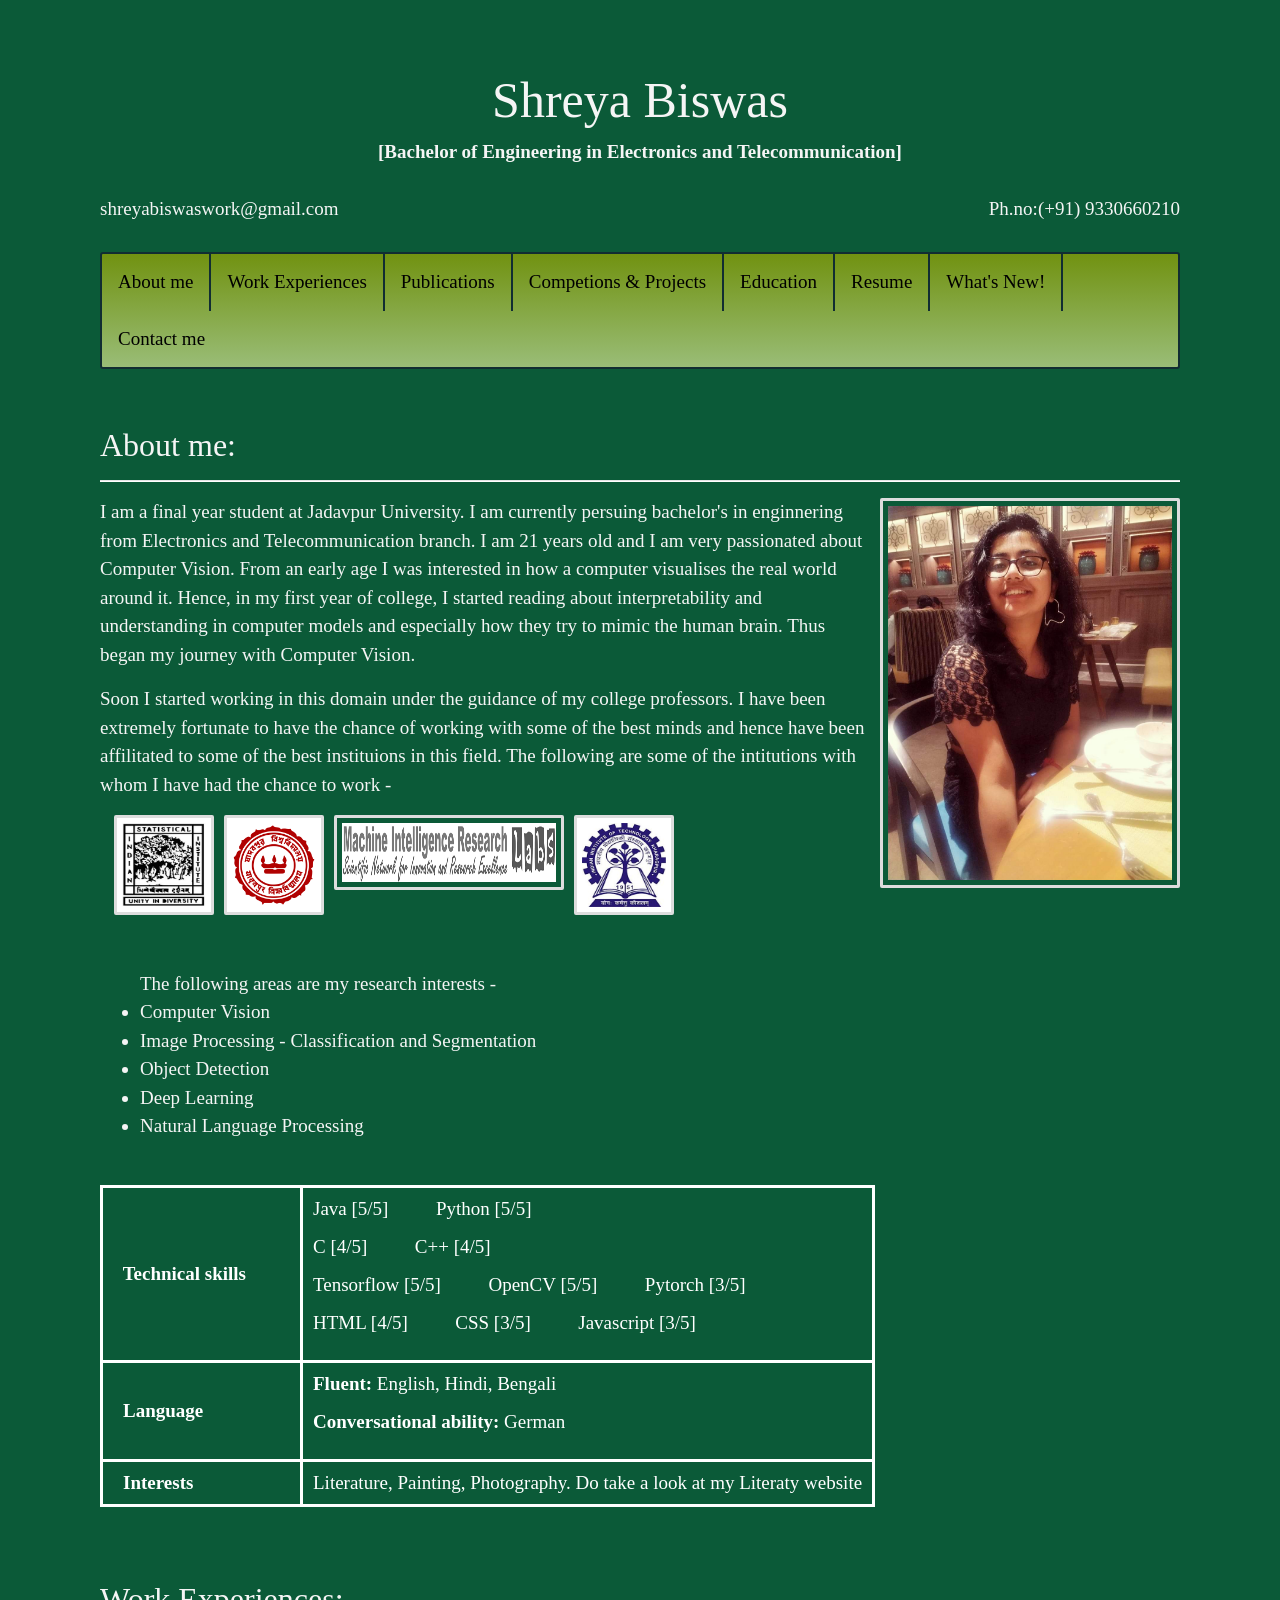
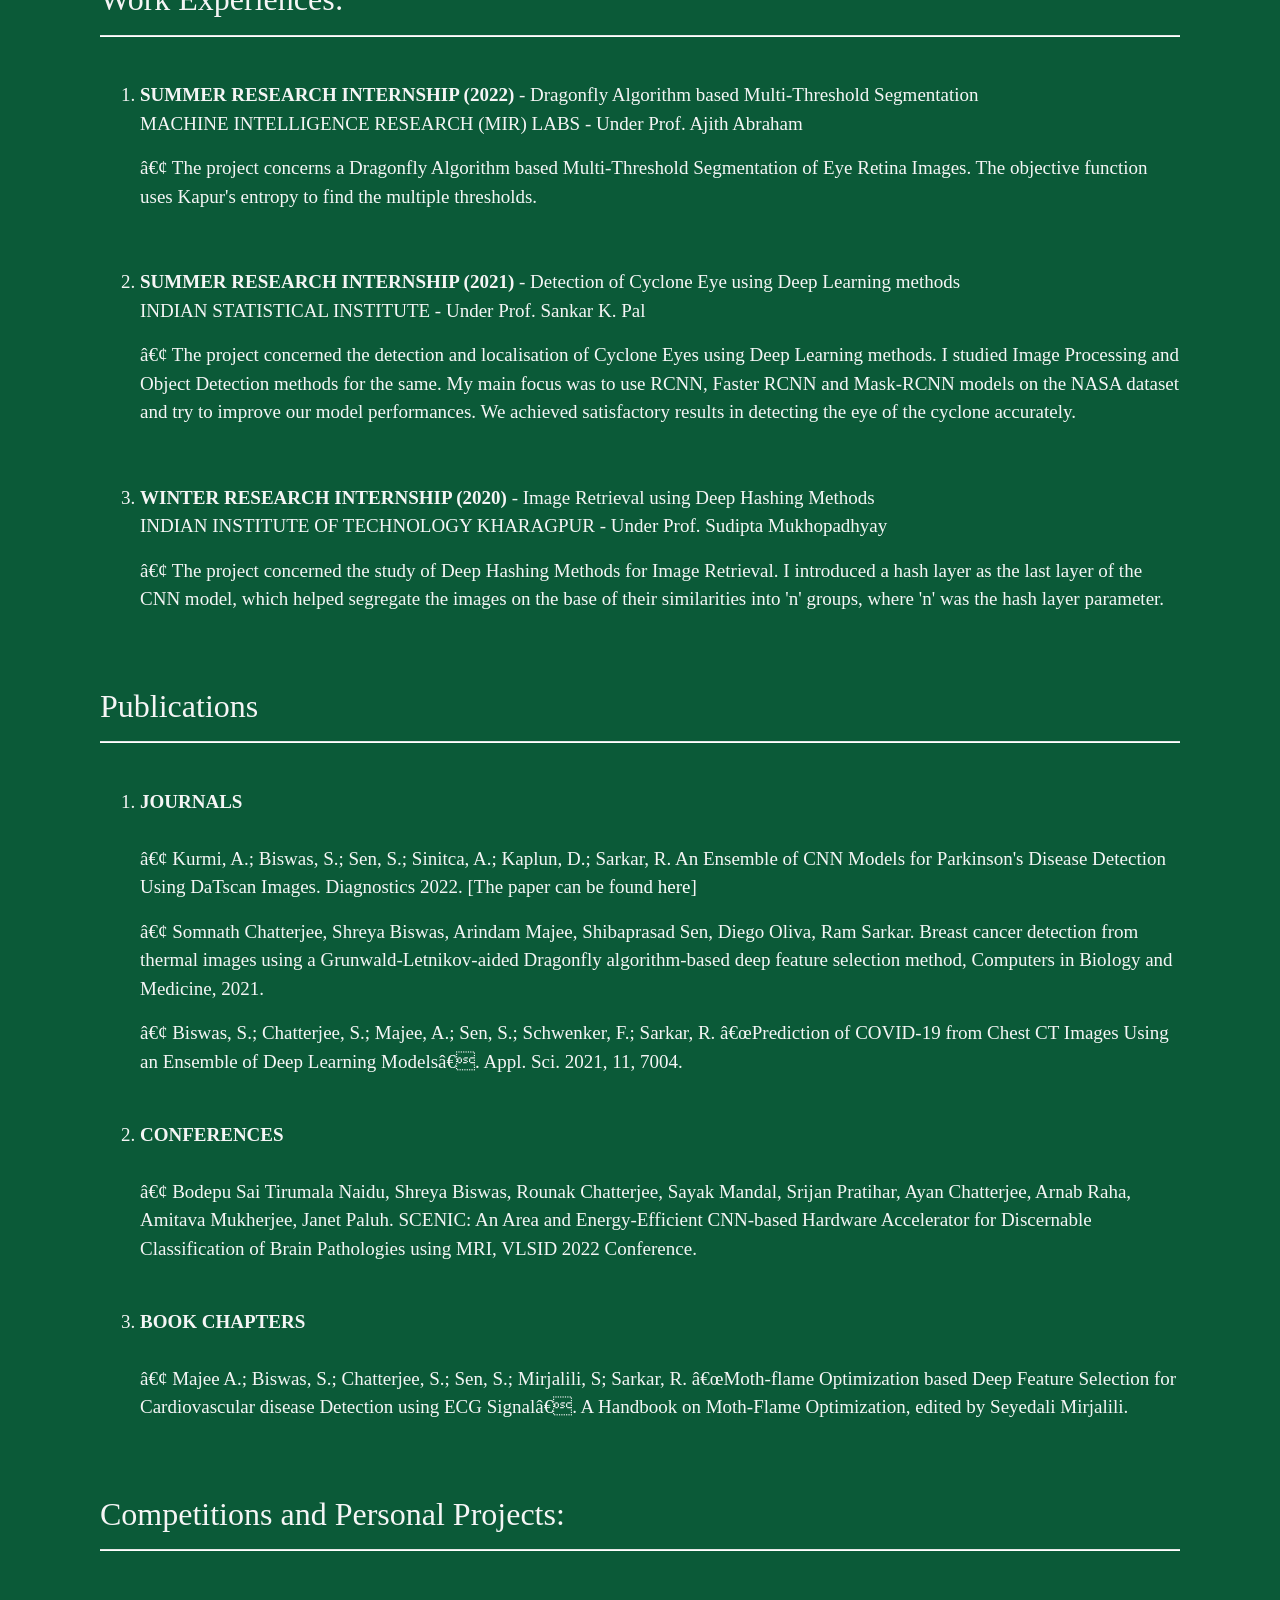
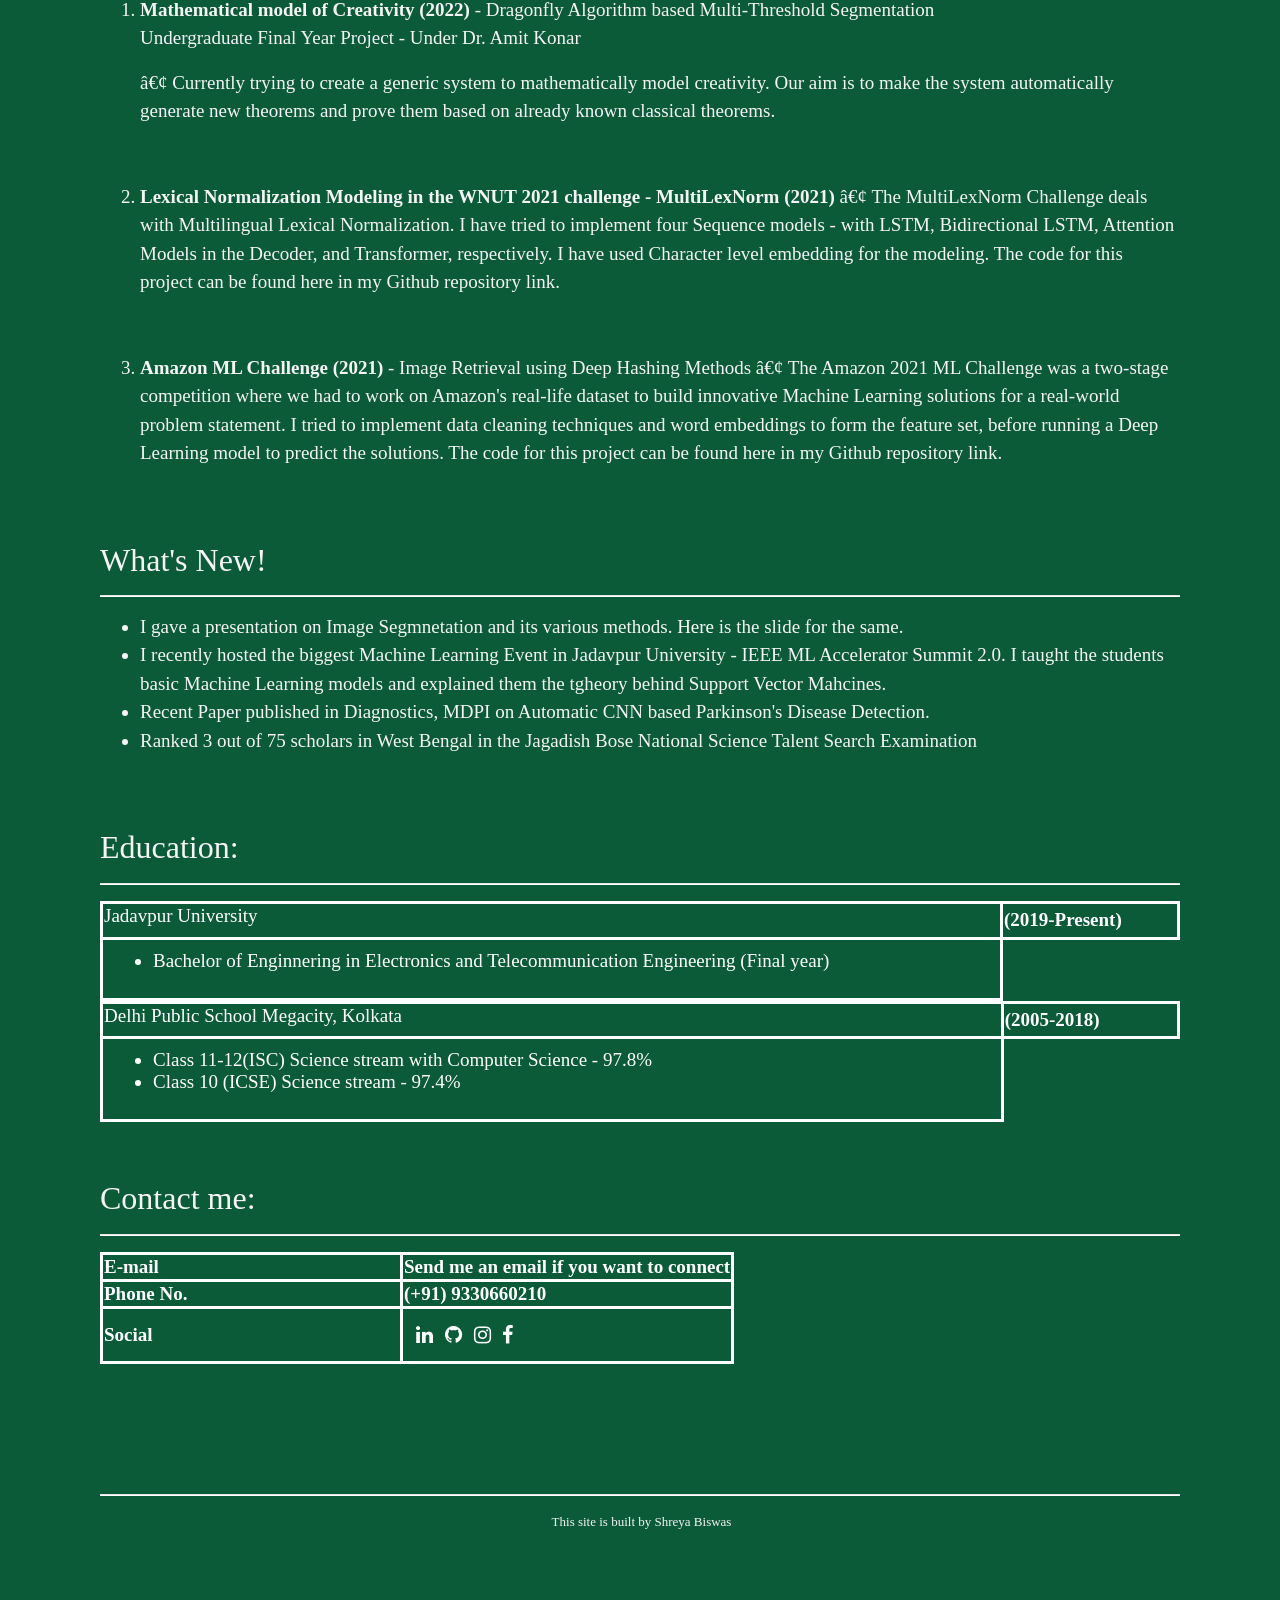
==== index.html @ b1b4e309 "Add files via upload" ====
<html>
<head>
  <meta name="viewport" content="width=device-width, initial-scale=1.0">
  <link rel="stylesheet" href="https://cdnjs.cloudflare.com/ajax/libs/font-awesome/4.7.0/css/font-awesome.min.css">
  <link rel="stylesheet" href="https://stackpath.bootstrapcdn.com/bootstrap/4.5.0/css/bootstrap.min.css">
  <link rel="stylesheet" href="style.css">
  <title>
    Shreya Biswas
  </title>
  <style>
    th, td {
      border-style:solid;
      border-color: white;
    }
    </style>
</head>

<body>
  <div class="x">
    <center>
      <h1 style="font-size:50px;">Shreya Biswas</h1>
    </center>
    <center><b>[Bachelor of Engineering in  Electronics and Telecommunication]</b></center>
    </br>
    shreyabiswaswork@gmail.com <div class="cont">Ph.no:(+91) 9330660210</div>
    </br>
    </br>
    <center>
      <ul class="topnav">
        <li><a href="#about">About me</a></li>
        <li><a href="#work">Work Experiences</a></li>
        <li><a href="#publi">Publications</a></li>
        <li><a href="#comp">Competions & Projects</a></li>
        <li><a href="#edu">Education</a></li>
        <li><a href="https://drive.google.com/file/d/1YZoXJPIra4X8bbPxah2bRGYGqe91F-rz/view?usp=sharing">Resume</a></li>
        <li><a href="#new">What's New!</a></li>
        <li><a href="#con">Contact me</a></li>

      </ul>
    </center>
    <section id="about">
      <br>
      <br>
      <div id="about">
        <h2>About me:</h2>
        <hr>
        <img class="pic " src="me2.jpeg">
        <p>
        <div class="abt_me">
          <p>
          I am a final year student at Jadavpur University. I am currently persuing bachelor's in enginnering from
          Electronics and Telecommunication branch. I am 21 years old and I am very passionated about Computer Vision. From an
          early age I was interested in how a computer visualises the real world around it. Hence, in my first year of college, 
          I started reading about interpretability and understanding in computer models and especially how they try to mimic the 
          human brain. Thus began my journey with Computer Vision. </p>

          <p>Soon I started working in this domain under the guidance of my college professors. I have been extremely fortunate to 
          have the chance of working with some of the best minds and hence have been affilitated to some of the best instituions 
          in this field. The following are some of the intitutions with whom I have had the chance to work - </p>

          <div class="row" width="50px">
            <div class="col*"><img class="img-thumbnail" width="100%" src="ISI Kolkata Logo.png"></div>
            <div class="col*"><img class="img-thumbnail" width="100%" src="logo.png"></div>
            <div class="col*"><img class="img-thumbnail2" width="100%" src="MIR Labs Logo.png"></div>
            <div class="col*"><img class="img-thumbnail" width="100%" src="IITKgpLogo.png"></div>
          </div>
          <br>
          <p>
            <ul>The following areas are my research interests - 
            <li>Computer Vision</li>
            <li>Image Processing - Classification and Segmentation</li>
            <li>Object Detection</li>
            <li>Deep Learning</li>
            <li>Natural Language Processing</li>
          </ul>
        </p>
        </div>

        <p>
          </br>
        <table cellspacing="10px" border: 1px solid black;>
          <tr>
            <th width="200px" align="left">
              <b>&emsp;Technical skills</b>
            </th>
            <td align="left">  <p>Java [5/5] &emsp;&emsp; Python [5/5]</p><p>C [4/5]  &emsp;&emsp;  C++ [4/5]</p>
              <p>Tensorflow [5/5]  &emsp;&emsp; OpenCV [5/5]  &emsp;&emsp;  Pytorch [3/5]</p>
              <p>HTML [4/5] &emsp;&emsp;  CSS [3/5]  &emsp;&emsp;  Javascript [3/5]</p>              
            </td>
          </tr>
          <tr>
            <th width="200px" align="left">
              <b>&emsp;Language</b>
            </th>
            <td align="left">
              <p><B>Fluent:</B> English, Hindi, Bengali &emsp;&emsp;&emsp;</p> 
              <p><b>Conversational ability:</b> German</p>
            </td>
          </tr>
            
        
          <tr>
            <th width="200px" align="left">
              <b>&emsp;Interests</b>
            </th>
            <td align="left">
              Literature, Painting, Photography.
              Do take a look at my <a href="https://readersparadise01.blogspot.com/">Literaty website</a> 
            </td>
          </tr>
        </table>
      </div>
    </section>
    <br>
    <br>
    <div id="work">
      <h2>Work Experiences:</h2>
      <hr>
      <br>
      <ol>
      <li><b>SUMMER RESEARCH INTERNSHIP (2022)</b> - Dragonfly Algorithm based Multi-Threshold Segmentation 
            <p>MACHINE INTELLIGENCE RESEARCH (MIR) LABS - Under Prof. Ajith Abraham</p>
            • The project concerns a Dragonfly Algorithm based Multi-Threshold Segmentation of Eye Retina Images. 
            The objective function uses Kapur's entropy to find the multiple thresholds. </li>
        <br><br>
      <li><b>SUMMER RESEARCH INTERNSHIP (2021)</b> - Detection of Cyclone Eye using Deep Learning methods
            <p>INDIAN STATISTICAL INSTITUTE - Under Prof. Sankar K. Pal</p>
            • The project concerned the detection and localisation of Cyclone Eyes using Deep Learning methods. 
            I studied Image Processing and Object Detection methods for the same. My main focus was to use RCNN, 
            Faster RCNN and Mask-RCNN models on the NASA dataset and try to improve our model performances. 
            We achieved satisfactory results in detecting the eye of the cyclone accurately.</li>
            <br><br>
      <li><b>WINTER RESEARCH INTERNSHIP (2020)</b> - Image Retrieval using Deep Hashing Methods
            <p>INDIAN INSTITUTE OF TECHNOLOGY KHARAGPUR - Under Prof. Sudipta Mukhopadhyay</p>
            • The project concerned the study of Deep Hashing Methods for Image Retrieval. 
            I introduced a hash layer as the last layer of the CNN model, which helped segregate 
            the images on the base of their similarities into 'n' groups, where 'n' was the hash layer parameter.</li>
      </ol>

      
    </div>
    <br>
    <br>
    <div id="publi">
      <h2>Publications</h2>
      <hr>
      <br>
      <ol>
      <li><b>JOURNALS<br></b>
        <br>
             <p>• Kurmi, A.; Biswas, S.; Sen, S.; Sinitca, A.; Kaplun, D.; Sarkar, R. An Ensemble of CNN Models for Parkinson's 
             Disease Detection Using DaTscan Images. Diagnostics 2022. 
             [The paper can be found <a href="https://www.mdpi.com/2075-4418/12/5/1173/htm">here</a>]</p>

             <p>• Somnath Chatterjee, Shreya Biswas, Arindam Majee, Shibaprasad Sen, Diego Oliva, Ram Sarkar. 
             Breast cancer detection from thermal images using a Grunwald-Letnikov-aided Dragonfly algorithm-based deep 
             feature selection method, Computers in Biology and Medicine, 2021.</p>       
      
             <p>• Biswas, S.; Chatterjee, S.; Majee, A.; Sen, S.; Schwenker, F.; Sarkar, R. “Prediction of COVID-19 from Chest 
             CT Images Using an Ensemble of Deep Learning Models”. Appl. Sci. 2021, 11, 7004.</p> </li>
        <br>
      <li><b>CONFERENCES<br></b>
        <br>
             <p>• Bodepu Sai Tirumala Naidu, Shreya Biswas, Rounak Chatterjee, Sayak Mandal, Srijan Pratihar, Ayan Chatterjee, 
           Arnab Raha, Amitava Mukherjee, Janet Paluh. SCENIC: An Area and Energy-Efficient CNN-based Hardware Accelerator 
           for Discernable Classification of Brain Pathologies using MRI, VLSID 2022 Conference.</p></li>
            <br>
      <li><b>BOOK CHAPTERS<br></b>
        <br>
             <p>• Majee A.; Biswas, S.; Chatterjee, S.; Sen, S.; Mirjalili, S; Sarkar, R. “Moth-flame Optimization based Deep Feature 
        Selection for Cardiovascular disease Detection using ECG Signal”. A Handbook on Moth-Flame Optimization, edited by 
        Seyedali Mirjalili.</p></li>
      </ol>

      
    </div>
    <br>
    <br>
    <div id="comp">
      <h2>Competitions and Personal Projects:</h2>
      <hr>
      <br>
      <ol>
      <li><b>Mathematical model of Creativity (2022)</b> - Dragonfly Algorithm based Multi-Threshold Segmentation 
            <p>Undergraduate Final Year Project - Under Dr. Amit Konar</p>
            • Currently trying to create a generic system to mathematically model creativity. Our aim is to make 
            the system automatically generate new theorems and prove them based on already known classical theorems. </li>
        <br><br>
      <li><b>Lexical Normalization Modeling in the WNUT 2021 challenge - MultiLexNorm (2021)</b>
            • The MultiLexNorm Challenge deals with Multilingual Lexical Normalization. I have tried to implement four 
            Sequence models - with LSTM, Bidirectional LSTM, Attention Models in the Decoder, and Transformer, respectively. 
            I have used Character level embedding for the modeling. The code for this project can be found here in my 
            Github repository link.</li>
            <br><br>
      <li><b>Amazon ML Challenge (2021)</b> - Image Retrieval using Deep Hashing Methods
            • The Amazon 2021 ML Challenge was a two-stage competition where we had to work on Amazon's real-life dataset 
            to build innovative Machine Learning solutions for a real-world problem statement. I tried to implement data 
            cleaning techniques and word embeddings to form the feature set, before running a Deep Learning model to predict 
            the solutions. The code for this project can be found here in my Github repository link.</li>
      </ol>
    </div>
    <br>
    <br>
    <div id="news">
      <h2>What's New!</h2>
      <hr>
      <ul>
        <li>I gave a presentation on Image Segmnetation and its various methods. 
          <a href="https://docs.google.com/presentation/d/1Ow7mgvVEnP9K9ShpTKiafb7XpPd2oFMY/edit?usp=sharing&ouid=113893972943190169791&rtpof=true&sd=true">Here</a>
           is the slide for the same.</li>
        <li>I recently hosted the biggest Machine Learning Event in Jadavpur University - IEEE ML Accelerator Summit 2.0. 
          I taught the students basic Machine Learning models and explained them the tgheory behind Support Vector Mahcines.</li>
        <li>Recent Paper published in Diagnostics, MDPI on Automatic CNN based Parkinson's Disease Detection.</li>
        <li>Ranked 3 out of 75 scholars in West Bengal in the Jagadish Bose National Science Talent Search Examination</li>
      </ul>
      
    </div>
    <br>
    <br>

    <div id="edu">
      <h2>Education:</h2>
      <hr>
      <table border: 1px solid white; border-collapse: collapse;>
        <tr>
          <th width="850px" align="left">
            <h3><a href="http://www.jaduniv.edu.in/">Jadavpur University</a></h3>
          </th>
          <th width="200px" align="right">
            (2019-Present)
          </th>
        </tr>
        <tr>
          <td width="1050" align="left">
            <ul>
              <li>Bachelor of Enginnering in Electronics and Telecommunication Engineering (Final year)</li>
            </ul>
          </td>
        </tr>
      </table>
      <table>
        <tr>
          <th width="850px" align="left">
            <h3><a href="http://www.theheritageschool.org">Delhi Public School Megacity, Kolkata</a></h3>
          </th>
          <th width="200px" align="right">
            (2005-2018)
          </th>
        </tr>
        <tr>
          <td width="1050" align="left">
            <ul>
              <li>Class 11-12(ISC) Science stream with Computer Science - 97.8%</li>
              <li>Class 10 (ICSE) Science stream - 97.4%</li>
            </ul>
          </td>
        </tr>
      </table>
    </div>
    <br>
    <br>
    <div id="con">
      <h2>Contact me:</h2>
      <hr>
      <table cellspacing="20px">
        <tr>
          <th width="300px" align="left">
            <b>E-mail</b>
          </th>
          <th align="left">
            <a href = "mailto: shreyabiswaswork@gmail.com">Send me an email if you want to connect</a>
          </th>
        </tr>
        <th width="300px" align="center">
          <b>Phone No.</b>
        </th>
        <th align="left">
          (+91) 9330660210
        </th>
        </tr>
        </tr>
        <th width="300px" align="center">
          <b>Social</b>
        </th>
        <th align="left">
          <a href="https://www.linkedin.com/in/shreya-biswas-25b75b19a/" class="fa fa-linkedin" target="_blank"></a>
          <a href="https://github.com/shreyab1111" class="fa fa-github" target="_blank"></a>
          <a href="https://www.instagram.com/biparnakroy/?r=nametag" class="fa fa-instagram" target="_blank"></a>
          <a href="https://www.instagram.com/biparnakroy/?r=nametag" class="fa fa-facebook" target="_blank"></a>
        </th>
        </tr>
      </table>
    </div>
    <br>
    <br><br><br>
    <hr>
    <font size="2px">
      <center>&#160;This site is built by Shreya Biswas</center>
    </font>
  </div>
  <!--scripts-->
  <script src="https://code.jquery.com/jquery-3.5.1.slim.min.js"
    integrity="sha384-DfXdz2htPH0lsSSs5nCTpuj/zy4C+OGpamoFVy38MVBnE+IbbVYUew+OrCXaRkfj"
    crossorigin="anonymous"></script>
  <script src="https://cdn.jsdelivr.net/npm/popper.js@1.16.0/dist/umd/popper.min.js"
    integrity="sha384-Q6E9RHvbIyZFJoft+2mJbHaEWldlvI9IOYy5n3zV9zzTtmI3UksdQRVvoxMfooAo"
    crossorigin="anonymous"></script>
  <script src="https://stackpath.bootstrapcdn.com/bootstrap/4.5.0/js/bootstrap.min.js"
    integrity="sha384-OgVRvuATP1z7JjHLkuOU7Xw704+h835Lr+6QL9UvYjZE3Ipu6Tp75j7Bh/kR0JKI"
    crossorigin="anonymous"></script>
  <script src="mai.js"></script>
</body>

</html>
---- style.css ----
* {
    box-sizing: border-box;
  }
  
  ul.topnav {
    width:fit-content;
    list-style-type: none;
    margin: 0;
    padding: 0;
    overflow: hidden;
    background-image: linear-gradient(rgb(113, 146, 17),rgba(214, 231, 146, 0.7));
    border: 2px solid	#112D32;
    border-radius:3px;
  
    }
  
  ul.topnav li {
      float: left;
      border-right:2px solid #112D32;
      }
  ul.topnav li:last-child {
    border-right: none;
  }
  ul.topnav li a {
        display: block;
      font-family: "lato", Times;
      font: Times;
         font-size:19px;
      color: black;
      text-align: center;
      padding: 14px 16px;
        text-decoration: none;
  }
  
  ul.topnav li a:hover{
      color:rgba(0,0,0,0.5);
      background-color: rgba(255,255,255,0.9)
  }
  ul.topnav li.right {float: right;}
  
  
  body
  {
      background-color: rgb(11, 90, 56);
         font-family: "lato", Times;
         font-size:19px;
          color: whitesmoke;
  }
  .x{
      margin: 100px;
      margin-top: 70px;
  }
  table th{
      font-family: "lato", Times;
         font-size:19px;
      color: white;
  }
  table td{
      font-family: "lato", Times;
         font-size:19px;
      color: white;
      padding: 10px;
  }
  table tr{
      
      font-family: "lato", Times;
         font-size:19px;
      color: white;
  }
  table tr td .pic{
      float:top-center;
  }
  a
  {
      text-decoration: none;
      font-family: "lato", Times;
         font-size:19px;
          color: white;
  }
  a:hover
  {
      color:#112D32;
  }
  #about img.pic {
      border: 3px solid #ddd;
       border-radius: 2px;
      padding: 5px;
      width: 300px;
      height:390px;
      float:right;
      margin-left:10px;
      margin-bottom:10px;
  }

  #about img.img-thumbnail {
    border: 3px solid #ddd;
     border-radius: 2px;
    padding: 5px;
    width: 100px;
    height:100px;
    float:right;
    margin-left:10px;
    margin-bottom:10px;
}

#about img.img-thumbnail2 {
  border: 3px solid #ddd;
   border-radius: 2px;
  padding: 5px;
  width: 230px;
  height:75px;
  float:right;
  margin-left:10px;
  margin-bottom:10px;
}

  
  
  #about img.pic:hover {
        box-shadow: 0 0 4px 4px rgba(140, 140, 140, 0.5);
  }

  @media only screen and (max-width: 600px) {
    #about img.pic {
      border: 2px solid #ddd;
       border-radius: 5px;
      padding: 5px;
      width: 200px;
      height:230px;
      float:right;
      margin-left:10px;
      margin-bottom:10px;
  }
  
  }

  .fa {
    padding: 10px;
    font-size: 20px;
    width: 20px;
    text-align: center;
    text-decoration: none;
    margin: 5px 2px;
    border-radius:4px;
  }
  
  .fa:hover {
      opacity: 0.7;
  }
  
  .fa-instagram {
    color: white;
  }
  .fa-linkedin {
    color: white;
  }
  
  
  div .abt_me{
      word-wrap: break-word;
  }
  div .cont{
      float:right;
  }
  
  .row {
    display: -ms-flexbox; /* IE10 */
    display: flex;
    -ms-flex-wrap: wrap; /* IE10 */
    flex-wrap: wrap;
    padding: 0 4px;
  }
  
  /* Create four equal columns that sits next to each other */
  .column {
    -ms-flex: 25%; /* IE10 */
    flex: 25%;
    max-width: 25%;
    padding: 0 4px;
  }
  
  .column img {
    margin-top: 8px;
    vertical-align: middle;
    width: 100%;
  }

  @media screen and (max-width: 1100px) {
    ul.topnav li.right, 
    ul.topnav li {float: none; border-right:none;border-bottom:2px solid rgba(255,255,255,0.9);}
    ul.topnav li:last-child {
    border-bottom: none;}
    div.x{margin: 5px 6px;}
    div .cont{float:none;}
    }
  @media screen and (max-width: 1100px) {
    .column {
      -ms-flex: 50%;
      flex: 50%;
      max-width: 50%;
    }

  }
  
  /* Responsive layout - makes the two columns stack on top of each other instead of next to each other */
  @media screen and (max-width: 1000px) {
    .column {
      -ms-flex: 100%;
      flex: 100%;
      max-width: 100%;
    }
  }
 
hr{
    width: 100%; 
    color: rgb(255, 255, 255); 
    height: 1px; 
    background-color:rgb(255, 255, 255);
}
.col-md-3{
    align-items: center;
    align-content: center;
    padding: 10px;
    content: justify;
}
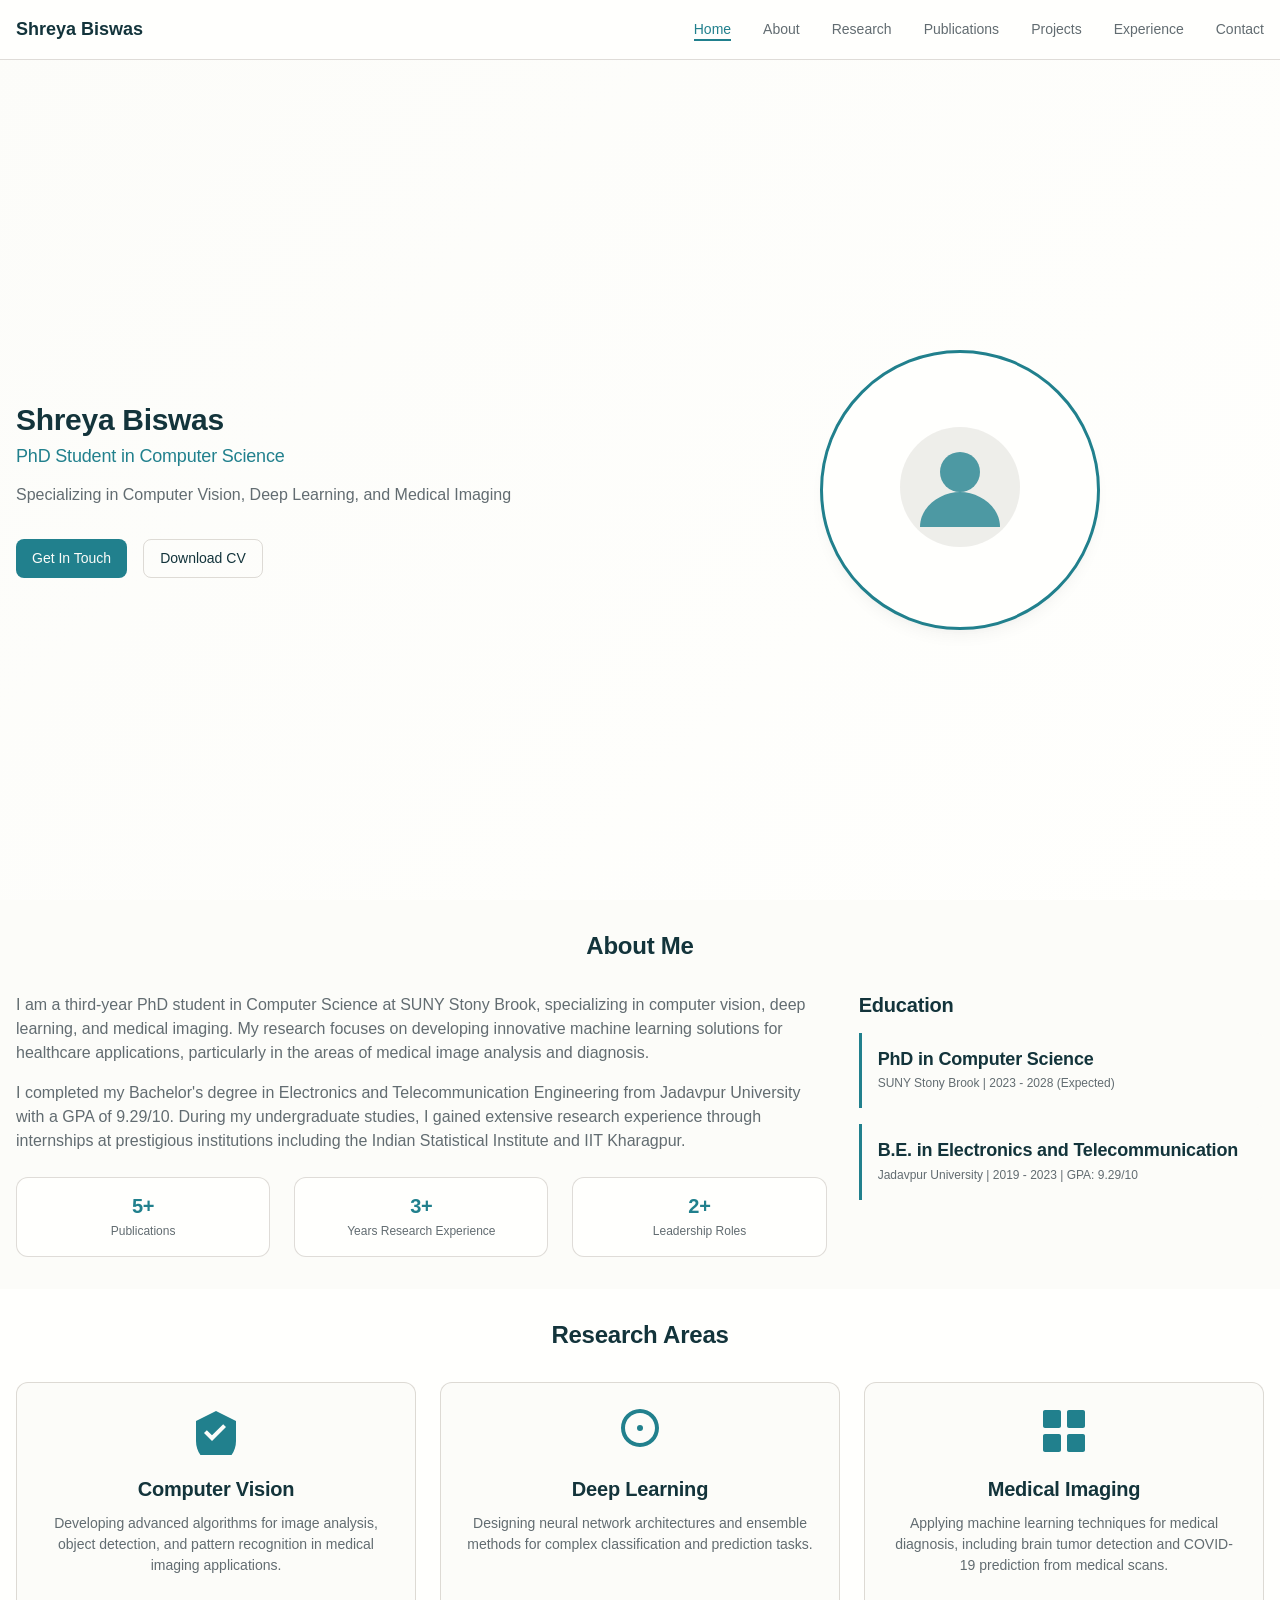
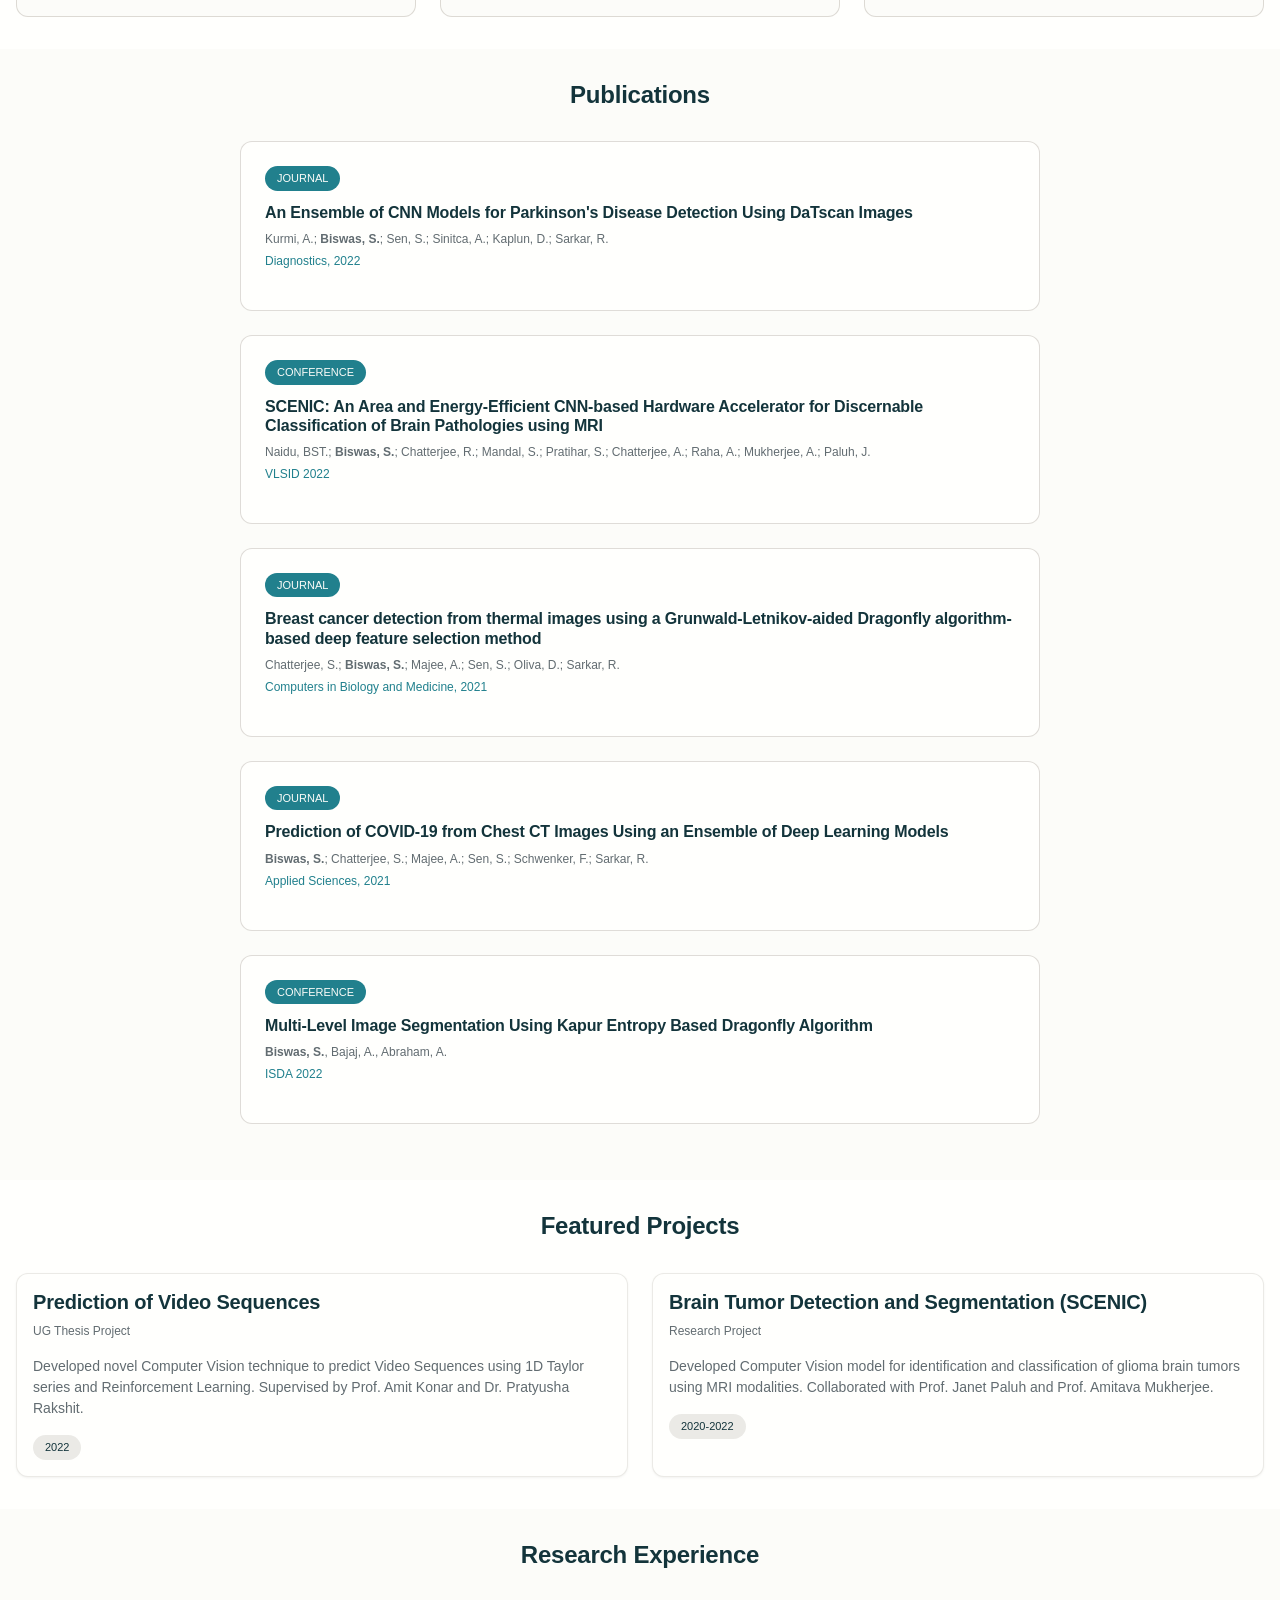
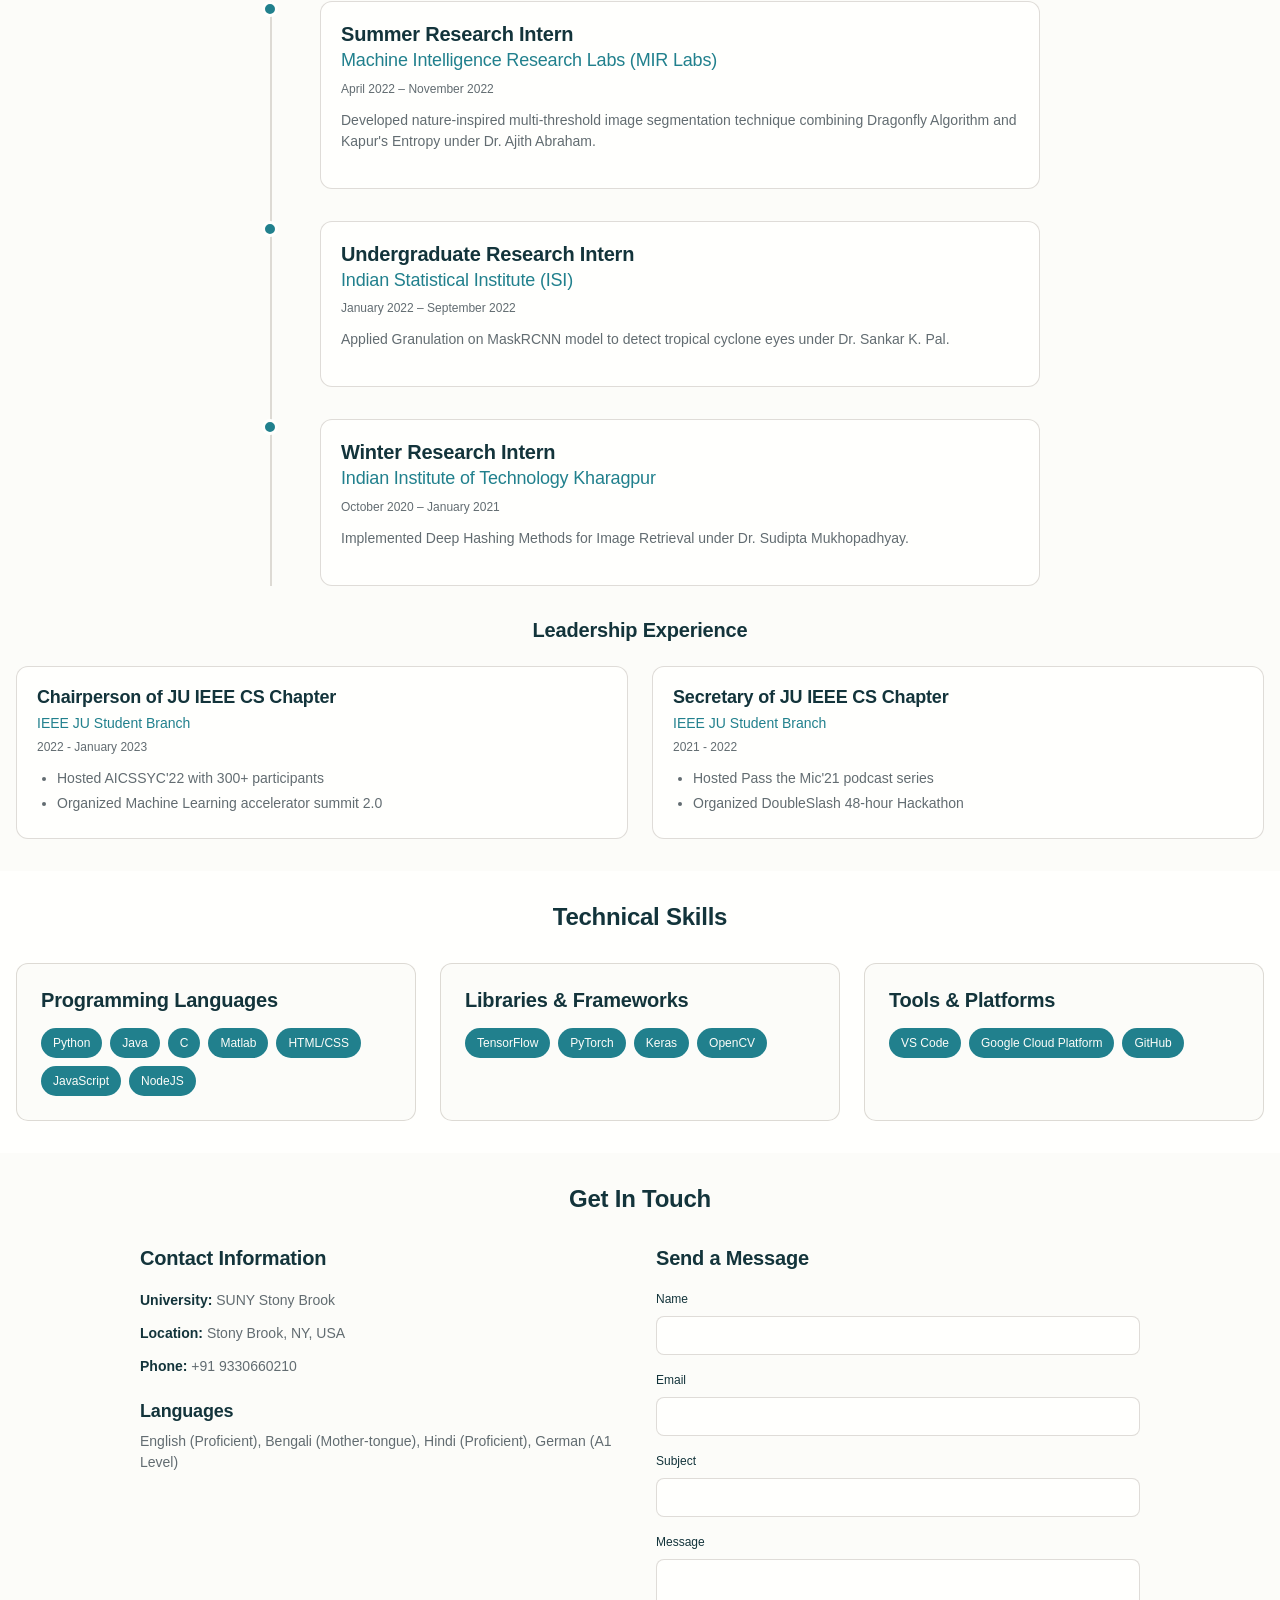
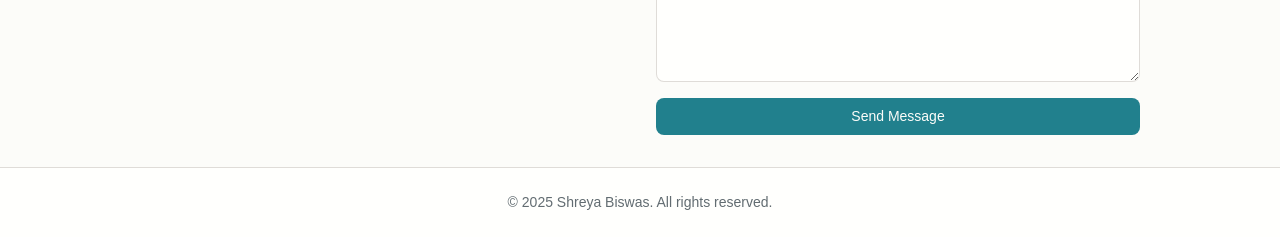
==== commit 3fc922a3: "New website files" ====
--- a/index.html
+++ b/index.html
@@ -1,315 +1,356 @@
-
-<html>
-<head>
-  <meta name="viewport" content="width=device-width, initial-scale=1.0">
-  <link rel="stylesheet" href="https://cdnjs.cloudflare.com/ajax/libs/font-awesome/4.7.0/css/font-awesome.min.css">
-  <link rel="stylesheet" href="https://stackpath.bootstrapcdn.com/bootstrap/4.5.0/css/bootstrap.min.css">
-  <link rel="stylesheet" href="style.css">
-  <title>
-    Shreya Biswas
-  </title>
-  <style>
-    th, td {
-      border-style:solid;
-      border-color: white;
-    }
-    </style>
-</head>
-
-<body>
-  <div class="x">
-    <center>
-      <h1 style="font-size:50px;">Shreya Biswas</h1>
-    </center>
-    <center><b>[Bachelor of Engineering in  Electronics and Telecommunication]</b></center>
-    </br>
-    shreyabiswaswork@gmail.com <div class="cont">Ph.no:(+91) 9330660210</div>
-    </br>
-    </br>
-    <center>
-      <ul class="topnav">
-        <li><a href="#about">About me</a></li>
-        <li><a href="#work">Work Experiences</a></li>
-        <li><a href="#publi">Publications</a></li>
-        <li><a href="#comp">Competions & Projects</a></li>
-        <li><a href="#edu">Education</a></li>
-        <li><a href="https://drive.google.com/file/d/1YZoXJPIra4X8bbPxah2bRGYGqe91F-rz/view?usp=sharing">Resume</a></li>
-        <li><a href="#new">What's New!</a></li>
-        <li><a href="#con">Contact me</a></li>
-
-      </ul>
-    </center>
-    <section id="about">
-      <br>
-      <br>
-      <div id="about">
-        <h2>About me:</h2>
-        <hr>
-        <img class="pic " src="me2.jpeg">
-        <p>
-        <div class="abt_me">
-          <p>
-          I am a final year student at Jadavpur University. I am currently persuing bachelor's in enginnering from
-          Electronics and Telecommunication branch. I am 21 years old and I am very passionated about Computer Vision. From an
-          early age I was interested in how a computer visualises the real world around it. Hence, in my first year of college, 
-          I started reading about interpretability and understanding in computer models and especially how they try to mimic the 
-          human brain. Thus began my journey with Computer Vision. </p>
-
-          <p>Soon I started working in this domain under the guidance of my college professors. I have been extremely fortunate to 
-          have the chance of working with some of the best minds and hence have been affilitated to some of the best instituions 
-          in this field. The following are some of the intitutions with whom I have had the chance to work - </p>
-
-          <div class="row" width="50px">
-            <div class="col*"><img class="img-thumbnail" width="100%" src="ISI Kolkata Logo.png"></div>
-            <div class="col*"><img class="img-thumbnail" width="100%" src="logo.png"></div>
-            <div class="col*"><img class="img-thumbnail2" width="100%" src="MIR Labs Logo.png"></div>
-            <div class="col*"><img class="img-thumbnail" width="100%" src="IITKgpLogo.png"></div>
-          </div>
-          <br>
-          <p>
-            <ul>The following areas are my research interests - 
-            <li>Computer Vision</li>
-            <li>Image Processing - Classification and Segmentation</li>
-            <li>Object Detection</li>
-            <li>Deep Learning</li>
-            <li>Natural Language Processing</li>
-          </ul>
-        </p>
-        </div>
-
-        <p>
-          </br>
-        <table cellspacing="10px" border: 1px solid black;>
-          <tr>
-            <th width="200px" align="left">
-              <b>&emsp;Technical skills</b>
-            </th>
-            <td align="left">  <p>Java [5/5] &emsp;&emsp; Python [5/5]</p><p>C [4/5]  &emsp;&emsp;  C++ [4/5]</p>
-              <p>Tensorflow [5/5]  &emsp;&emsp; OpenCV [5/5]  &emsp;&emsp;  Pytorch [3/5]</p>
-              <p>HTML [4/5] &emsp;&emsp;  CSS [3/5]  &emsp;&emsp;  Javascript [3/5]</p>              
-            </td>
-          </tr>
-          <tr>
-            <th width="200px" align="left">
-              <b>&emsp;Language</b>
-            </th>
-            <td align="left">
-              <p><B>Fluent:</B> English, Hindi, Bengali &emsp;&emsp;&emsp;</p> 
-              <p><b>Conversational ability:</b> German</p>
-            </td>
-          </tr>
-            
-        
-          <tr>
-            <th width="200px" align="left">
-              <b>&emsp;Interests</b>
-            </th>
-            <td align="left">
-              Literature, Painting, Photography.
-              Do take a look at my <a href="https://readersparadise01.blogspot.com/">Literaty website</a> 
-            </td>
-          </tr>
-        </table>
-      </div>
-    </section>
-    <br>
-    <br>
-    <div id="work">
-      <h2>Work Experiences:</h2>
-      <hr>
-      <br>
-      <ol>
-      <li><b>SUMMER RESEARCH INTERNSHIP (2022)</b> - Dragonfly Algorithm based Multi-Threshold Segmentation 
-            <p>MACHINE INTELLIGENCE RESEARCH (MIR) LABS - Under Prof. Ajith Abraham</p>
-            • The project concerns a Dragonfly Algorithm based Multi-Threshold Segmentation of Eye Retina Images. 
-            The objective function uses Kapur's entropy to find the multiple thresholds. </li>
-        <br><br>
-      <li><b>SUMMER RESEARCH INTERNSHIP (2021)</b> - Detection of Cyclone Eye using Deep Learning methods
-            <p>INDIAN STATISTICAL INSTITUTE - Under Prof. Sankar K. Pal</p>
-            • The project concerned the detection and localisation of Cyclone Eyes using Deep Learning methods. 
-            I studied Image Processing and Object Detection methods for the same. My main focus was to use RCNN, 
-            Faster RCNN and Mask-RCNN models on the NASA dataset and try to improve our model performances. 
-            We achieved satisfactory results in detecting the eye of the cyclone accurately.</li>
-            <br><br>
-      <li><b>WINTER RESEARCH INTERNSHIP (2020)</b> - Image Retrieval using Deep Hashing Methods
-            <p>INDIAN INSTITUTE OF TECHNOLOGY KHARAGPUR - Under Prof. Sudipta Mukhopadhyay</p>
-            • The project concerned the study of Deep Hashing Methods for Image Retrieval. 
-            I introduced a hash layer as the last layer of the CNN model, which helped segregate 
-            the images on the base of their similarities into 'n' groups, where 'n' was the hash layer parameter.</li>
-      </ol>
-
-      
-    </div>
-    <br>
-    <br>
-    <div id="publi">
-      <h2>Publications</h2>
-      <hr>
-      <br>
-      <ol>
-      <li><b>JOURNALS<br></b>
-        <br>
-             <p>• Kurmi, A.; Biswas, S.; Sen, S.; Sinitca, A.; Kaplun, D.; Sarkar, R. An Ensemble of CNN Models for Parkinson's 
-             Disease Detection Using DaTscan Images. Diagnostics 2022. 
-             [The paper can be found <a href="https://www.mdpi.com/2075-4418/12/5/1173/htm">here</a>]</p>
-
-             <p>• Somnath Chatterjee, Shreya Biswas, Arindam Majee, Shibaprasad Sen, Diego Oliva, Ram Sarkar. 
-             Breast cancer detection from thermal images using a Grunwald-Letnikov-aided Dragonfly algorithm-based deep 
-             feature selection method, Computers in Biology and Medicine, 2021.</p>       
-      
-             <p>• Biswas, S.; Chatterjee, S.; Majee, A.; Sen, S.; Schwenker, F.; Sarkar, R. “Prediction of COVID-19 from Chest 
-             CT Images Using an Ensemble of Deep Learning Models”. Appl. Sci. 2021, 11, 7004.</p> </li>
-        <br>
-      <li><b>CONFERENCES<br></b>
-        <br>
-             <p>• Bodepu Sai Tirumala Naidu, Shreya Biswas, Rounak Chatterjee, Sayak Mandal, Srijan Pratihar, Ayan Chatterjee, 
-           Arnab Raha, Amitava Mukherjee, Janet Paluh. SCENIC: An Area and Energy-Efficient CNN-based Hardware Accelerator 
-           for Discernable Classification of Brain Pathologies using MRI, VLSID 2022 Conference.</p></li>
-            <br>
-      <li><b>BOOK CHAPTERS<br></b>
-        <br>
-             <p>• Majee A.; Biswas, S.; Chatterjee, S.; Sen, S.; Mirjalili, S; Sarkar, R. “Moth-flame Optimization based Deep Feature 
-        Selection for Cardiovascular disease Detection using ECG Signal”. A Handbook on Moth-Flame Optimization, edited by 
-        Seyedali Mirjalili.</p></li>
-      </ol>
-
-      
-    </div>
-    <br>
-    <br>
-    <div id="comp">
-      <h2>Competitions and Personal Projects:</h2>
-      <hr>
-      <br>
-      <ol>
-      <li><b>Mathematical model of Creativity (2022)</b> - Dragonfly Algorithm based Multi-Threshold Segmentation 
-            <p>Undergraduate Final Year Project - Under Dr. Amit Konar</p>
-            • Currently trying to create a generic system to mathematically model creativity. Our aim is to make 
-            the system automatically generate new theorems and prove them based on already known classical theorems. </li>
-        <br><br>
-      <li><b>Lexical Normalization Modeling in the WNUT 2021 challenge - MultiLexNorm (2021)</b>
-            • The MultiLexNorm Challenge deals with Multilingual Lexical Normalization. I have tried to implement four 
-            Sequence models - with LSTM, Bidirectional LSTM, Attention Models in the Decoder, and Transformer, respectively. 
-            I have used Character level embedding for the modeling. The code for this project can be found here in my 
-            Github repository link.</li>
-            <br><br>
-      <li><b>Amazon ML Challenge (2021)</b> - Image Retrieval using Deep Hashing Methods
-            • The Amazon 2021 ML Challenge was a two-stage competition where we had to work on Amazon's real-life dataset 
-            to build innovative Machine Learning solutions for a real-world problem statement. I tried to implement data 
-            cleaning techniques and word embeddings to form the feature set, before running a Deep Learning model to predict 
-            the solutions. The code for this project can be found here in my Github repository link.</li>
-      </ol>
-    </div>
-    <br>
-    <br>
-    <div id="news">
-      <h2>What's New!</h2>
-      <hr>
-      <ul>
-        <li>I gave a presentation on Image Segmnetation and its various methods. 
-          <a href="https://docs.google.com/presentation/d/1Ow7mgvVEnP9K9ShpTKiafb7XpPd2oFMY/edit?usp=sharing&ouid=113893972943190169791&rtpof=true&sd=true">Here</a>
-           is the slide for the same.</li>
-        <li>I recently hosted the biggest Machine Learning Event in Jadavpur University - IEEE ML Accelerator Summit 2.0. 
-          I taught the students basic Machine Learning models and explained them the tgheory behind Support Vector Mahcines.</li>
-        <li>Recent Paper published in Diagnostics, MDPI on Automatic CNN based Parkinson's Disease Detection.</li>
-        <li>Ranked 3 out of 75 scholars in West Bengal in the Jagadish Bose National Science Talent Search Examination</li>
-      </ul>
-      
-    </div>
-    <br>
-    <br>
-
-    <div id="edu">
-      <h2>Education:</h2>
-      <hr>
-      <table border: 1px solid white; border-collapse: collapse;>
-        <tr>
-          <th width="850px" align="left">
-            <h3><a href="http://www.jaduniv.edu.in/">Jadavpur University</a></h3>
-          </th>
-          <th width="200px" align="right">
-            (2019-Present)
-          </th>
-        </tr>
-        <tr>
-          <td width="1050" align="left">
-            <ul>
-              <li>Bachelor of Enginnering in Electronics and Telecommunication Engineering (Final year)</li>
-            </ul>
-          </td>
-        </tr>
-      </table>
-      <table>
-        <tr>
-          <th width="850px" align="left">
-            <h3><a href="http://www.theheritageschool.org">Delhi Public School Megacity, Kolkata</a></h3>
-          </th>
-          <th width="200px" align="right">
-            (2005-2018)
-          </th>
-        </tr>
-        <tr>
-          <td width="1050" align="left">
-            <ul>
-              <li>Class 11-12(ISC) Science stream with Computer Science - 97.8%</li>
-              <li>Class 10 (ICSE) Science stream - 97.4%</li>
-            </ul>
-          </td>
-        </tr>
-      </table>
-    </div>
-    <br>
-    <br>
-    <div id="con">
-      <h2>Contact me:</h2>
-      <hr>
-      <table cellspacing="20px">
-        <tr>
-          <th width="300px" align="left">
-            <b>E-mail</b>
-          </th>
-          <th align="left">
-            <a href = "mailto: shreyabiswaswork@gmail.com">Send me an email if you want to connect</a>
-          </th>
-        </tr>
-        <th width="300px" align="center">
-          <b>Phone No.</b>
-        </th>
-        <th align="left">
-          (+91) 9330660210
-        </th>
-        </tr>
-        </tr>
-        <th width="300px" align="center">
-          <b>Social</b>
-        </th>
-        <th align="left">
-          <a href="https://www.linkedin.com/in/shreya-biswas-25b75b19a/" class="fa fa-linkedin" target="_blank"></a>
-          <a href="https://github.com/shreyab1111" class="fa fa-github" target="_blank"></a>
-          <a href="https://www.instagram.com/biparnakroy/?r=nametag" class="fa fa-instagram" target="_blank"></a>
-          <a href="https://www.instagram.com/biparnakroy/?r=nametag" class="fa fa-facebook" target="_blank"></a>
-        </th>
-        </tr>
-      </table>
-    </div>
-    <br>
-    <br><br><br>
-    <hr>
-    <font size="2px">
-      <center>&#160;This site is built by Shreya Biswas</center>
-    </font>
-  </div>
-  <!--scripts-->
-  <script src="https://code.jquery.com/jquery-3.5.1.slim.min.js"
-    integrity="sha384-DfXdz2htPH0lsSSs5nCTpuj/zy4C+OGpamoFVy38MVBnE+IbbVYUew+OrCXaRkfj"
-    crossorigin="anonymous"></script>
-  <script src="https://cdn.jsdelivr.net/npm/popper.js@1.16.0/dist/umd/popper.min.js"
-    integrity="sha384-Q6E9RHvbIyZFJoft+2mJbHaEWldlvI9IOYy5n3zV9zzTtmI3UksdQRVvoxMfooAo"
-    crossorigin="anonymous"></script>
-  <script src="https://stackpath.bootstrapcdn.com/bootstrap/4.5.0/js/bootstrap.min.js"
-    integrity="sha384-OgVRvuATP1z7JjHLkuOU7Xw704+h835Lr+6QL9UvYjZE3Ipu6Tp75j7Bh/kR0JKI"
-    crossorigin="anonymous"></script>
-  <script src="mai.js"></script>
-</body>
-
-</html>
+<!DOCTYPE html>
+<html lang="en">
+<head>
+    <meta charset="UTF-8">
+    <meta name="viewport" content="width=device-width, initial-scale=1.0">
+    <title>Shreya Biswas - PhD Student in Computer Science</title>
+    <link rel="stylesheet" href="style.css">
+</head>
+<body>
+    <!-- Navigation -->
+    <nav class="navbar" id="navbar">
+        <div class="container">
+            <div class="nav-brand">
+                <a href="#home">Shreya Biswas</a>
+            </div>
+            <button class="nav-toggle" id="nav-toggle">
+                <span></span>
+                <span></span>
+                <span></span>
+            </button>
+            <ul class="nav-links" id="nav-links">
+                <li><a href="#home" class="nav-link">Home</a></li>
+                <li><a href="#about" class="nav-link">About</a></li>
+                <li><a href="#research" class="nav-link">Research</a></li>
+                <li><a href="#publications" class="nav-link">Publications</a></li>
+                <li><a href="#projects" class="nav-link">Projects</a></li>
+                <li><a href="#experience" class="nav-link">Experience</a></li>
+                <li><a href="#contact" class="nav-link">Contact</a></li>
+            </ul>
+        </div>
+    </nav>
+
+    <!-- Hero Section -->
+    <section id="home" class="hero">
+        <div class="container">
+            <div class="hero-content">
+                <div class="hero-text">
+                    <h1>Shreya Biswas</h1>
+                    <h2>PhD Student in Computer Science</h2>
+                    <p class="hero-subtitle">Specializing in Computer Vision, Deep Learning, and Medical Imaging</p>
+                    <div class="hero-buttons">
+                        <a href="#contact" class="btn btn--primary">Get In Touch</a>
+                        <button class="btn btn--outline" id="download-cv">Download CV</button>
+                    </div>
+                </div>
+                <div class="hero-image">
+                    <div class="profile-placeholder">
+                        <div class="profile-icon">
+                            <svg width="120" height="120" viewBox="0 0 120 120" fill="none">
+                                <circle cx="60" cy="60" r="60" fill="var(--color-secondary)"/>
+                                <circle cx="60" cy="45" r="20" fill="var(--color-primary)"/>
+                                <path d="M20 100 C20 80, 40 65, 60 65 C80 65, 100 80, 100 100" fill="var(--color-primary)"/>
+                            </svg>
+                        </div>
+                    </div>
+                </div>
+            </div>
+        </div>
+    </section>
+
+    <!-- About Section -->
+    <section id="about" class="section">
+        <div class="container">
+            <h2 class="section-title">About Me</h2>
+            <div class="about-content">
+                <div class="about-text">
+                    <p>I am a third-year PhD student in Computer Science at SUNY Stony Brook, specializing in computer vision, deep learning, and medical imaging. My research focuses on developing innovative machine learning solutions for healthcare applications, particularly in the areas of medical image analysis and diagnosis.</p>
+                    <p>I completed my Bachelor's degree in Electronics and Telecommunication Engineering from Jadavpur University with a GPA of 9.29/10. During my undergraduate studies, I gained extensive research experience through internships at prestigious institutions including the Indian Statistical Institute and IIT Kharagpur.</p>
+                    <div class="about-stats">
+                        <div class="stat">
+                            <h3>5+</h3>
+                            <p>Publications</p>
+                        </div>
+                        <div class="stat">
+                            <h3>3+</h3>
+                            <p>Years Research Experience</p>
+                        </div>
+                        <div class="stat">
+                            <h3>2+</h3>
+                            <p>Leadership Roles</p>
+                        </div>
+                    </div>
+                </div>
+                <div class="about-education">
+                    <h3>Education</h3>
+                    <div class="education-list">
+                        <div class="education-item">
+                            <h4>PhD in Computer Science</h4>
+                            <p>SUNY Stony Brook | 2023 - 2028 (Expected)</p>
+                        </div>
+                        <div class="education-item">
+                            <h4>B.E. in Electronics and Telecommunication</h4>
+                            <p>Jadavpur University | 2019 - 2023 | GPA: 9.29/10</p>
+                        </div>
+                    </div>
+                </div>
+            </div>
+        </div>
+    </section>
+
+    <!-- Research Section -->
+    <section id="research" class="section section--alt">
+        <div class="container">
+            <h2 class="section-title">Research Areas</h2>
+            <div class="research-areas">
+                <div class="research-card">
+                    <div class="research-icon">
+                        <svg width="48" height="48" viewBox="0 0 48 48" fill="var(--color-primary)">
+                            <path d="M24 4L4 14v20c0 12.15 8.61 21.56 20 24 11.39-2.44 20-11.85 20-24V14L24 4zm-4 30l-8-8 2.83-2.83L20 28.34l11.17-11.17L34 20 20 34z"/>
+                        </svg>
+                    </div>
+                    <h3>Computer Vision</h3>
+                    <p>Developing advanced algorithms for image analysis, object detection, and pattern recognition in medical imaging applications.</p>
+                </div>
+                <div class="research-card">
+                    <div class="research-icon">
+                        <svg width="48" height="48" viewBox="0 0 48 48" fill="var(--color-primary)">
+                            <path d="M24 2C13.5 2 5 10.5 5 21c0 10.5 8.5 19 19 19s19-8.5 19-19C43 10.5 34.5 2 24 2zm0 34c-8.3 0-15-6.7-15-15s6.7-15 15-15 15 6.7 15 15-6.7 15-15 15z"/>
+                            <circle cx="24" cy="21" r="3"/>
+                        </svg>
+                    </div>
+                    <h3>Deep Learning</h3>
+                    <p>Designing neural network architectures and ensemble methods for complex classification and prediction tasks.</p>
+                </div>
+                <div class="research-card">
+                    <div class="research-icon">
+                        <svg width="48" height="48" viewBox="0 0 48 48" fill="var(--color-primary)">
+                            <path d="M19 3H5c-1.1 0-2 .9-2 2v14c0 1.1.9 2 2 2h14c1.1 0 2-.9 2-2V5c0-1.1-.9-2-2-2zM43 3H29c-1.1 0-2 .9-2 2v14c0 1.1.9 2 2 2h14c1.1 0 2-.9 2-2V5c0-1.1-.9-2-2-2zM19 27H5c-1.1 0-2 .9-2 2v14c0 1.1.9 2 2 2h14c1.1 0 2-.9 2-2V29c0-1.1-.9-2-2-2zM43 27H29c-1.1 0-2 .9-2 2v14c0 1.1.9 2 2 2h14c1.1 0 2-.9 2-2V29c0-1.1-.9-2-2-2z"/>
+                        </svg>
+                    </div>
+                    <h3>Medical Imaging</h3>
+                    <p>Applying machine learning techniques for medical diagnosis, including brain tumor detection and COVID-19 prediction from medical scans.</p>
+                </div>
+            </div>
+        </div>
+    </section>
+
+    <!-- Publications Section -->
+    <section id="publications" class="section">
+        <div class="container">
+            <h2 class="section-title">Publications</h2>
+            <div class="publications-list">
+                <div class="publication-item">
+                    <div class="publication-type">Journal</div>
+                    <h3>An Ensemble of CNN Models for Parkinson's Disease Detection Using DaTscan Images</h3>
+                    <p class="authors">Kurmi, A.; <strong>Biswas, S.</strong>; Sen, S.; Sinitca, A.; Kaplun, D.; Sarkar, R.</p>
+                    <p class="venue">Diagnostics, 2022</p>
+                </div>
+                <div class="publication-item">
+                    <div class="publication-type">Conference</div>
+                    <h3>SCENIC: An Area and Energy-Efficient CNN-based Hardware Accelerator for Discernable Classification of Brain Pathologies using MRI</h3>
+                    <p class="authors">Naidu, BST.; <strong>Biswas, S.</strong>; Chatterjee, R.; Mandal, S.; Pratihar, S.; Chatterjee, A.; Raha, A.; Mukherjee, A.; Paluh, J.</p>
+                    <p class="venue">VLSID 2022</p>
+                </div>
+                <div class="publication-item">
+                    <div class="publication-type">Journal</div>
+                    <h3>Breast cancer detection from thermal images using a Grunwald-Letnikov-aided Dragonfly algorithm-based deep feature selection method</h3>
+                    <p class="authors">Chatterjee, S.; <strong>Biswas, S.</strong>; Majee, A.; Sen, S.; Oliva, D.; Sarkar, R.</p>
+                    <p class="venue">Computers in Biology and Medicine, 2021</p>
+                </div>
+                <div class="publication-item">
+                    <div class="publication-type">Journal</div>
+                    <h3>Prediction of COVID-19 from Chest CT Images Using an Ensemble of Deep Learning Models</h3>
+                    <p class="authors"><strong>Biswas, S.</strong>; Chatterjee, S.; Majee, A.; Sen, S.; Schwenker, F.; Sarkar, R.</p>
+                    <p class="venue">Applied Sciences, 2021</p>
+                </div>
+                <div class="publication-item">
+                    <div class="publication-type">Conference</div>
+                    <h3>Multi-Level Image Segmentation Using Kapur Entropy Based Dragonfly Algorithm</h3>
+                    <p class="authors"><strong>Biswas, S.</strong>, Bajaj, A., Abraham, A.</p>
+                    <p class="venue">ISDA 2022</p>
+                </div>
+            </div>
+        </div>
+    </section>
+
+    <!-- Projects Section -->
+    <section id="projects" class="section section--alt">
+        <div class="container">
+            <h2 class="section-title">Featured Projects</h2>
+            <div class="projects-grid">
+                <div class="card project-card">
+                    <div class="card__body">
+                        <h3>Prediction of Video Sequences</h3>
+                        <p class="project-type">UG Thesis Project</p>
+                        <p>Developed novel Computer Vision technique to predict Video Sequences using 1D Taylor series and Reinforcement Learning. Supervised by Prof. Amit Konar and Dr. Pratyusha Rakshit.</p>
+                        <div class="project-year">2022</div>
+                    </div>
+                </div>
+                <div class="card project-card">
+                    <div class="card__body">
+                        <h3>Brain Tumor Detection and Segmentation (SCENIC)</h3>
+                        <p class="project-type">Research Project</p>
+                        <p>Developed Computer Vision model for identification and classification of glioma brain tumors using MRI modalities. Collaborated with Prof. Janet Paluh and Prof. Amitava Mukherjee.</p>
+                        <div class="project-year">2020-2022</div>
+                    </div>
+                </div>
+            </div>
+        </div>
+    </section>
+
+    <!-- Experience Section -->
+    <section id="experience" class="section">
+        <div class="container">
+            <h2 class="section-title">Research Experience</h2>
+            <div class="timeline">
+                <div class="timeline-item">
+                    <div class="timeline-marker"></div>
+                    <div class="timeline-content">
+                        <h3>Summer Research Intern</h3>
+                        <h4>Machine Intelligence Research Labs (MIR Labs)</h4>
+                        <p class="timeline-date">April 2022 – November 2022</p>
+                        <p>Developed nature-inspired multi-threshold image segmentation technique combining Dragonfly Algorithm and Kapur's Entropy under Dr. Ajith Abraham.</p>
+                    </div>
+                </div>
+                <div class="timeline-item">
+                    <div class="timeline-marker"></div>
+                    <div class="timeline-content">
+                        <h3>Undergraduate Research Intern</h3>
+                        <h4>Indian Statistical Institute (ISI)</h4>
+                        <p class="timeline-date">January 2022 – September 2022</p>
+                        <p>Applied Granulation on MaskRCNN model to detect tropical cyclone eyes under Dr. Sankar K. Pal.</p>
+                    </div>
+                </div>
+                <div class="timeline-item">
+                    <div class="timeline-marker"></div>
+                    <div class="timeline-content">
+                        <h3>Winter Research Intern</h3>
+                        <h4>Indian Institute of Technology Kharagpur</h4>
+                        <p class="timeline-date">October 2020 – January 2021</p>
+                        <p>Implemented Deep Hashing Methods for Image Retrieval under Dr. Sudipta Mukhopadhyay.</p>
+                    </div>
+                </div>
+            </div>
+            
+            <div class="leadership-section">
+                <h3>Leadership Experience</h3>
+                <div class="leadership-grid">
+                    <div class="leadership-item">
+                        <h4>Chairperson of JU IEEE CS Chapter</h4>
+                        <p class="leadership-org">IEEE JU Student Branch</p>
+                        <p class="leadership-date">2022 - January 2023</p>
+                        <ul>
+                            <li>Hosted AICSSYC'22 with 300+ participants</li>
+                            <li>Organized Machine Learning accelerator summit 2.0</li>
+                        </ul>
+                    </div>
+                    <div class="leadership-item">
+                        <h4>Secretary of JU IEEE CS Chapter</h4>
+                        <p class="leadership-org">IEEE JU Student Branch</p>
+                        <p class="leadership-date">2021 - 2022</p>
+                        <ul>
+                            <li>Hosted Pass the Mic'21 podcast series</li>
+                            <li>Organized DoubleSlash 48-hour Hackathon</li>
+                        </ul>
+                    </div>
+                </div>
+            </div>
+        </div>
+    </section>
+
+    <!-- Skills Section -->
+    <section id="skills" class="section section--alt">
+        <div class="container">
+            <h2 class="section-title">Technical Skills</h2>
+            <div class="skills-grid">
+                <div class="skill-category">
+                    <h3>Programming Languages</h3>
+                    <div class="skill-list">
+                        <span class="skill-tag">Python</span>
+                        <span class="skill-tag">Java</span>
+                        <span class="skill-tag">C</span>
+                        <span class="skill-tag">Matlab</span>
+                        <span class="skill-tag">HTML/CSS</span>
+                        <span class="skill-tag">JavaScript</span>
+                        <span class="skill-tag">NodeJS</span>
+                    </div>
+                </div>
+                <div class="skill-category">
+                    <h3>Libraries & Frameworks</h3>
+                    <div class="skill-list">
+                        <span class="skill-tag">TensorFlow</span>
+                        <span class="skill-tag">PyTorch</span>
+                        <span class="skill-tag">Keras</span>
+                        <span class="skill-tag">OpenCV</span>
+                    </div>
+                </div>
+                <div class="skill-category">
+                    <h3>Tools & Platforms</h3>
+                    <div class="skill-list">
+                        <span class="skill-tag">VS Code</span>
+                        <span class="skill-tag">Google Cloud Platform</span>
+                        <span class="skill-tag">GitHub</span>
+                    </div>
+                </div>
+            </div>
+        </div>
+    </section>
+
+    <!-- Contact Section -->
+    <section id="contact" class="section">
+        <div class="container">
+            <h2 class="section-title">Get In Touch</h2>
+            <div class="contact-content">
+                <div class="contact-info">
+                    <h3>Contact Information</h3>
+                    <div class="contact-item">
+                        <strong>University:</strong> SUNY Stony Brook
+                    </div>
+                    <div class="contact-item">
+                        <strong>Location:</strong> Stony Brook, NY, USA
+                    </div>
+                    <div class="contact-item">
+                        <strong>Phone:</strong> +91 9330660210
+                    </div>
+                    <div class="contact-languages">
+                        <h4>Languages</h4>
+                        <p>English (Proficient), Bengali (Mother-tongue), Hindi (Proficient), German (A1 Level)</p>
+                    </div>
+                </div>
+                <div class="contact-form">
+                    <h3>Send a Message</h3>
+                    <form class="form">
+                        <div class="form-group">
+                            <label for="name" class="form-label">Name</label>
+                            <input type="text" id="name" class="form-control" required>
+                        </div>
+                        <div class="form-group">
+                            <label for="email" class="form-label">Email</label>
+                            <input type="email" id="email" class="form-control" required>
+                        </div>
+                        <div class="form-group">
+                            <label for="subject" class="form-label">Subject</label>
+                            <input type="text" id="subject" class="form-control" required>
+                        </div>
+                        <div class="form-group">
+                            <label for="message" class="form-label">Message</label>
+                            <textarea id="message" class="form-control" rows="5" required></textarea>
+                        </div>
+                        <button type="submit" class="btn btn--primary btn--full-width">Send Message</button>
+                    </form>
+                </div>
+            </div>
+        </div>
+    </section>
+
+    <!-- Footer -->
+    <footer class="footer">
+        <div class="container">
+            <p>&copy; 2025 Shreya Biswas. All rights reserved.</p>
+        </div>
+    </footer>
+
+    <script src="app.js"></script>
+</body>
+</html>
--- a/style.css
+++ b/style.css
@@ -1,225 +1,1357 @@
-* {
-    box-sizing: border-box;
-  }
-  
-  ul.topnav {
-    width:fit-content;
-    list-style-type: none;
-    margin: 0;
-    padding: 0;
-    overflow: hidden;
-    background-image: linear-gradient(rgb(113, 146, 17),rgba(214, 231, 146, 0.7));
-    border: 2px solid	#112D32;
-    border-radius:3px;
-  
-    }
-  
-  ul.topnav li {
-      float: left;
-      border-right:2px solid #112D32;
-      }
-  ul.topnav li:last-child {
-    border-right: none;
-  }
-  ul.topnav li a {
-        display: block;
-      font-family: "lato", Times;
-      font: Times;
-         font-size:19px;
-      color: black;
-      text-align: center;
-      padding: 14px 16px;
-        text-decoration: none;
-  }
-  
-  ul.topnav li a:hover{
-      color:rgba(0,0,0,0.5);
-      background-color: rgba(255,255,255,0.9)
-  }
-  ul.topnav li.right {float: right;}
-  
-  
-  body
-  {
-      background-color: rgb(11, 90, 56);
-         font-family: "lato", Times;
-         font-size:19px;
-          color: whitesmoke;
-  }
-  .x{
-      margin: 100px;
-      margin-top: 70px;
-  }
-  table th{
-      font-family: "lato", Times;
-         font-size:19px;
-      color: white;
-  }
-  table td{
-      font-family: "lato", Times;
-         font-size:19px;
-      color: white;
-      padding: 10px;
-  }
-  table tr{
-      
-      font-family: "lato", Times;
-         font-size:19px;
-      color: white;
-  }
-  table tr td .pic{
-      float:top-center;
-  }
-  a
-  {
-      text-decoration: none;
-      font-family: "lato", Times;
-         font-size:19px;
-          color: white;
-  }
-  a:hover
-  {
-      color:#112D32;
-  }
-  #about img.pic {
-      border: 3px solid #ddd;
-       border-radius: 2px;
-      padding: 5px;
-      width: 300px;
-      height:390px;
-      float:right;
-      margin-left:10px;
-      margin-bottom:10px;
-  }
-
-  #about img.img-thumbnail {
-    border: 3px solid #ddd;
-     border-radius: 2px;
-    padding: 5px;
-    width: 100px;
-    height:100px;
-    float:right;
-    margin-left:10px;
-    margin-bottom:10px;
-}
-
-#about img.img-thumbnail2 {
-  border: 3px solid #ddd;
-   border-radius: 2px;
-  padding: 5px;
-  width: 230px;
-  height:75px;
-  float:right;
-  margin-left:10px;
-  margin-bottom:10px;
-}
-
-  
-  
-  #about img.pic:hover {
-        box-shadow: 0 0 4px 4px rgba(140, 140, 140, 0.5);
-  }
-
-  @media only screen and (max-width: 600px) {
-    #about img.pic {
-      border: 2px solid #ddd;
-       border-radius: 5px;
-      padding: 5px;
-      width: 200px;
-      height:230px;
-      float:right;
-      margin-left:10px;
-      margin-bottom:10px;
-  }
-  
-  }
-
-  .fa {
-    padding: 10px;
-    font-size: 20px;
-    width: 20px;
+
+:root {
+  /* Colors */
+  --color-background: rgba(252, 252, 249, 1);
+  --color-surface: rgba(255, 255, 253, 1);
+  --color-text: rgba(19, 52, 59, 1);
+  --color-text-secondary: rgba(98, 108, 113, 1);
+  --color-primary: rgba(33, 128, 141, 1);
+  --color-primary-hover: rgba(29, 116, 128, 1);
+  --color-primary-active: rgba(26, 104, 115, 1);
+  --color-secondary: rgba(94, 82, 64, 0.12);
+  --color-secondary-hover: rgba(94, 82, 64, 0.2);
+  --color-secondary-active: rgba(94, 82, 64, 0.25);
+  --color-border: rgba(94, 82, 64, 0.2);
+  --color-btn-primary-text: rgba(252, 252, 249, 1);
+  --color-card-border: rgba(94, 82, 64, 0.12);
+  --color-card-border-inner: rgba(94, 82, 64, 0.12);
+  --color-error: rgba(192, 21, 47, 1);
+  --color-success: rgba(33, 128, 141, 1);
+  --color-warning: rgba(168, 75, 47, 1);
+  --color-info: rgba(98, 108, 113, 1);
+  --color-focus-ring: rgba(33, 128, 141, 0.4);
+  --color-select-caret: rgba(19, 52, 59, 0.8);
+
+  /* Common style patterns */
+  --focus-ring: 0 0 0 3px var(--color-focus-ring);
+  --focus-outline: 2px solid var(--color-primary);
+  --status-bg-opacity: 0.15;
+  --status-border-opacity: 0.25;
+  --select-caret-light: url("data:image/svg+xml,%3Csvg xmlns='http://www.w3.org/2000/svg' width='16' height='16' viewBox='0 0 24 24' fill='none' stroke='%23134252' stroke-width='2' stroke-linecap='round' stroke-linejoin='round'%3E%3Cpolyline points='6 9 12 15 18 9'%3E%3C/polyline%3E%3C/svg%3E");
+  --select-caret-dark: url("data:image/svg+xml,%3Csvg xmlns='http://www.w3.org/2000/svg' width='16' height='16' viewBox='0 0 24 24' fill='none' stroke='%23f5f5f5' stroke-width='2' stroke-linecap='round' stroke-linejoin='round'%3E%3Cpolyline points='6 9 12 15 18 9'%3E%3C/polyline%3E%3C/svg%3E");
+
+  /* RGB versions for opacity control */
+  --color-success-rgb: 33, 128, 141;
+  --color-error-rgb: 192, 21, 47;
+  --color-warning-rgb: 168, 75, 47;
+  --color-info-rgb: 98, 108, 113;
+
+  /* Typography */
+  --font-family-base: "FKGroteskNeue", "Geist", "Inter", -apple-system,
+    BlinkMacSystemFont, "Segoe UI", Roboto, sans-serif;
+  --font-family-mono: "Berkeley Mono", ui-monospace, SFMono-Regular, Menlo,
+    Monaco, Consolas, monospace;
+  --font-size-xs: 11px;
+  --font-size-sm: 12px;
+  --font-size-base: 14px;
+  --font-size-md: 14px;
+  --font-size-lg: 16px;
+  --font-size-xl: 18px;
+  --font-size-2xl: 20px;
+  --font-size-3xl: 24px;
+  --font-size-4xl: 30px;
+  --font-weight-normal: 400;
+  --font-weight-medium: 500;
+  --font-weight-semibold: 550;
+  --font-weight-bold: 600;
+  --line-height-tight: 1.2;
+  --line-height-normal: 1.5;
+  --letter-spacing-tight: -0.01em;
+
+  /* Spacing */
+  --space-0: 0;
+  --space-1: 1px;
+  --space-2: 2px;
+  --space-4: 4px;
+  --space-6: 6px;
+  --space-8: 8px;
+  --space-10: 10px;
+  --space-12: 12px;
+  --space-16: 16px;
+  --space-20: 20px;
+  --space-24: 24px;
+  --space-32: 32px;
+
+  /* Border Radius */
+  --radius-sm: 6px;
+  --radius-base: 8px;
+  --radius-md: 10px;
+  --radius-lg: 12px;
+  --radius-full: 9999px;
+
+  /* Shadows */
+  --shadow-xs: 0 1px 2px rgba(0, 0, 0, 0.02);
+  --shadow-sm: 0 1px 3px rgba(0, 0, 0, 0.04), 0 1px 2px rgba(0, 0, 0, 0.02);
+  --shadow-md: 0 4px 6px -1px rgba(0, 0, 0, 0.04),
+    0 2px 4px -1px rgba(0, 0, 0, 0.02);
+  --shadow-lg: 0 10px 15px -3px rgba(0, 0, 0, 0.04),
+    0 4px 6px -2px rgba(0, 0, 0, 0.02);
+  --shadow-inset-sm: inset 0 1px 0 rgba(255, 255, 255, 0.15),
+    inset 0 -1px 0 rgba(0, 0, 0, 0.03);
+
+  /* Animation */
+  --duration-fast: 150ms;
+  --duration-normal: 250ms;
+  --ease-standard: cubic-bezier(0.16, 1, 0.3, 1);
+
+  /* Layout */
+  --container-sm: 640px;
+  --container-md: 768px;
+  --container-lg: 1024px;
+  --container-xl: 1280px;
+}
+
+/* Dark mode colors */
+@media (prefers-color-scheme: dark) {
+  :root {
+    --color-background: rgba(31, 33, 33, 1);
+    --color-surface: rgba(38, 40, 40, 1);
+    --color-text: rgba(245, 245, 245, 1);
+    --color-text-secondary: rgba(167, 169, 169, 0.7);
+    --color-primary: rgba(50, 184, 198, 1);
+    --color-primary-hover: rgba(45, 166, 178, 1);
+    --color-primary-active: rgba(41, 150, 161, 1);
+    --color-secondary: rgba(119, 124, 124, 0.15);
+    --color-secondary-hover: rgba(119, 124, 124, 0.25);
+    --color-secondary-active: rgba(119, 124, 124, 0.3);
+    --color-border: rgba(119, 124, 124, 0.3);
+    --color-error: rgba(255, 84, 89, 1);
+    --color-success: rgba(50, 184, 198, 1);
+    --color-warning: rgba(230, 129, 97, 1);
+    --color-info: rgba(167, 169, 169, 1);
+    --color-focus-ring: rgba(50, 184, 198, 0.4);
+    --color-btn-primary-text: rgba(19, 52, 59, 1);
+    --color-card-border: rgba(119, 124, 124, 0.2);
+    --color-card-border-inner: rgba(119, 124, 124, 0.15);
+    --shadow-inset-sm: inset 0 1px 0 rgba(255, 255, 255, 0.1),
+      inset 0 -1px 0 rgba(0, 0, 0, 0.15);
+    --button-border-secondary: rgba(119, 124, 124, 0.2);
+    --color-border-secondary: rgba(119, 124, 124, 0.2);
+    --color-select-caret: rgba(245, 245, 245, 0.8);
+
+    /* Common style patterns - updated for dark mode */
+    --focus-ring: 0 0 0 3px var(--color-focus-ring);
+    --focus-outline: 2px solid var(--color-primary);
+    --status-bg-opacity: 0.15;
+    --status-border-opacity: 0.25;
+    --select-caret-light: url("data:image/svg+xml,%3Csvg xmlns='http://www.w3.org/2000/svg' width='16' height='16' viewBox='0 0 24 24' fill='none' stroke='%23134252' stroke-width='2' stroke-linecap='round' stroke-linejoin='round'%3E%3Cpolyline points='6 9 12 15 18 9'%3E%3C/polyline%3E%3C/svg%3E");
+    --select-caret-dark: url("data:image/svg+xml,%3Csvg xmlns='http://www.w3.org/2000/svg' width='16' height='16' viewBox='0 0 24 24' fill='none' stroke='%23f5f5f5' stroke-width='2' stroke-linecap='round' stroke-linejoin='round'%3E%3Cpolyline points='6 9 12 15 18 9'%3E%3C/polyline%3E%3C/svg%3E");
+
+    /* RGB versions for dark mode */
+    --color-success-rgb: 50, 184, 198;
+    --color-error-rgb: 255, 84, 89;
+    --color-warning-rgb: 230, 129, 97;
+    --color-info-rgb: 167, 169, 169;
+  }
+}
+
+/* Data attribute for manual theme switching */
+[data-color-scheme="dark"] {
+  --color-background: rgba(31, 33, 33, 1);
+  --color-surface: rgba(38, 40, 40, 1);
+  --color-text: rgba(245, 245, 245, 1);
+  --color-text-secondary: rgba(167, 169, 169, 0.7);
+  --color-primary: rgba(50, 184, 198, 1);
+  --color-primary-hover: rgba(45, 166, 178, 1);
+  --color-primary-active: rgba(41, 150, 161, 1);
+  --color-secondary: rgba(119, 124, 124, 0.15);
+  --color-secondary-hover: rgba(119, 124, 124, 0.25);
+  --color-secondary-active: rgba(119, 124, 124, 0.3);
+  --color-border: rgba(119, 124, 124, 0.3);
+  --color-error: rgba(255, 84, 89, 1);
+  --color-success: rgba(50, 184, 198, 1);
+  --color-warning: rgba(230, 129, 97, 1);
+  --color-info: rgba(167, 169, 169, 1);
+  --color-focus-ring: rgba(50, 184, 198, 0.4);
+  --color-btn-primary-text: rgba(19, 52, 59, 1);
+  --color-card-border: rgba(119, 124, 124, 0.15);
+  --color-card-border-inner: rgba(119, 124, 124, 0.15);
+  --shadow-inset-sm: inset 0 1px 0 rgba(255, 255, 255, 0.1),
+    inset 0 -1px 0 rgba(0, 0, 0, 0.15);
+  --color-border-secondary: rgba(119, 124, 124, 0.2);
+  --color-select-caret: rgba(245, 245, 245, 0.8);
+
+  /* Common style patterns - updated for dark mode */
+  --focus-ring: 0 0 0 3px var(--color-focus-ring);
+  --focus-outline: 2px solid var(--color-primary);
+  --status-bg-opacity: 0.15;
+  --status-border-opacity: 0.25;
+  --select-caret-light: url("data:image/svg+xml,%3Csvg xmlns='http://www.w3.org/2000/svg' width='16' height='16' viewBox='0 0 24 24' fill='none' stroke='%23134252' stroke-width='2' stroke-linecap='round' stroke-linejoin='round'%3E%3Cpolyline points='6 9 12 15 18 9'%3E%3C/polyline%3E%3C/svg%3E");
+  --select-caret-dark: url("data:image/svg+xml,%3Csvg xmlns='http://www.w3.org/2000/svg' width='16' height='16' viewBox='0 0 24 24' fill='none' stroke='%23f5f5f5' stroke-width='2' stroke-linecap='round' stroke-linejoin='round'%3E%3Cpolyline points='6 9 12 15 18 9'%3E%3C/polyline%3E%3C/svg%3E");
+
+  /* RGB versions for dark mode */
+  --color-success-rgb: 50, 184, 198;
+  --color-error-rgb: 255, 84, 89;
+  --color-warning-rgb: 230, 129, 97;
+  --color-info-rgb: 167, 169, 169;
+}
+
+[data-color-scheme="light"] {
+  --color-background: rgba(252, 252, 249, 1);
+  --color-surface: rgba(255, 255, 253, 1);
+  --color-text: rgba(19, 52, 59, 1);
+  --color-text-secondary: rgba(98, 108, 113, 1);
+  --color-primary: rgba(33, 128, 141, 1);
+  --color-primary-hover: rgba(29, 116, 128, 1);
+  --color-primary-active: rgba(26, 104, 115, 1);
+  --color-secondary: rgba(94, 82, 64, 0.12);
+  --color-secondary-hover: rgba(94, 82, 64, 0.2);
+  --color-secondary-active: rgba(94, 82, 64, 0.25);
+  --color-border: rgba(94, 82, 64, 0.2);
+  --color-btn-primary-text: rgba(252, 252, 249, 1);
+  --color-card-border: rgba(94, 82, 64, 0.12);
+  --color-card-border-inner: rgba(94, 82, 64, 0.12);
+  --color-error: rgba(192, 21, 47, 1);
+  --color-success: rgba(33, 128, 141, 1);
+  --color-warning: rgba(168, 75, 47, 1);
+  --color-info: rgba(98, 108, 113, 1);
+  --color-focus-ring: rgba(33, 128, 141, 0.4);
+
+  /* RGB versions for light mode */
+  --color-success-rgb: 33, 128, 141;
+  --color-error-rgb: 192, 21, 47;
+  --color-warning-rgb: 168, 75, 47;
+  --color-info-rgb: 98, 108, 113;
+}
+
+/* Base styles */
+html {
+  font-size: var(--font-size-base);
+  font-family: var(--font-family-base);
+  line-height: var(--line-height-normal);
+  color: var(--color-text);
+  background-color: var(--color-background);
+  -webkit-font-smoothing: antialiased;
+  box-sizing: border-box;
+}
+
+body {
+  margin: 0;
+  padding: 0;
+}
+
+*,
+*::before,
+*::after {
+  box-sizing: inherit;
+}
+
+/* Typography */
+h1,
+h2,
+h3,
+h4,
+h5,
+h6 {
+  margin: 0;
+  font-weight: var(--font-weight-semibold);
+  line-height: var(--line-height-tight);
+  color: var(--color-text);
+  letter-spacing: var(--letter-spacing-tight);
+}
+
+h1 {
+  font-size: var(--font-size-4xl);
+}
+h2 {
+  font-size: var(--font-size-3xl);
+}
+h3 {
+  font-size: var(--font-size-2xl);
+}
+h4 {
+  font-size: var(--font-size-xl);
+}
+h5 {
+  font-size: var(--font-size-lg);
+}
+h6 {
+  font-size: var(--font-size-md);
+}
+
+p {
+  margin: 0 0 var(--space-16) 0;
+}
+
+a {
+  color: var(--color-primary);
+  text-decoration: none;
+  transition: color var(--duration-fast) var(--ease-standard);
+}
+
+a:hover {
+  color: var(--color-primary-hover);
+}
+
+code,
+pre {
+  font-family: var(--font-family-mono);
+  font-size: calc(var(--font-size-base) * 0.95);
+  background-color: var(--color-secondary);
+  border-radius: var(--radius-sm);
+}
+
+code {
+  padding: var(--space-1) var(--space-4);
+}
+
+pre {
+  padding: var(--space-16);
+  margin: var(--space-16) 0;
+  overflow: auto;
+  border: 1px solid var(--color-border);
+}
+
+pre code {
+  background: none;
+  padding: 0;
+}
+
+/* Buttons */
+.btn {
+  display: inline-flex;
+  align-items: center;
+  justify-content: center;
+  padding: var(--space-8) var(--space-16);
+  border-radius: var(--radius-base);
+  font-size: var(--font-size-base);
+  font-weight: 500;
+  line-height: 1.5;
+  cursor: pointer;
+  transition: all var(--duration-normal) var(--ease-standard);
+  border: none;
+  text-decoration: none;
+  position: relative;
+}
+
+.btn:focus-visible {
+  outline: none;
+  box-shadow: var(--focus-ring);
+}
+
+.btn--primary {
+  background: var(--color-primary);
+  color: var(--color-btn-primary-text);
+}
+
+.btn--primary:hover {
+  background: var(--color-primary-hover);
+}
+
+.btn--primary:active {
+  background: var(--color-primary-active);
+}
+
+.btn--secondary {
+  background: var(--color-secondary);
+  color: var(--color-text);
+}
+
+.btn--secondary:hover {
+  background: var(--color-secondary-hover);
+}
+
+.btn--secondary:active {
+  background: var(--color-secondary-active);
+}
+
+.btn--outline {
+  background: transparent;
+  border: 1px solid var(--color-border);
+  color: var(--color-text);
+}
+
+.btn--outline:hover {
+  background: var(--color-secondary);
+}
+
+.btn--sm {
+  padding: var(--space-4) var(--space-12);
+  font-size: var(--font-size-sm);
+  border-radius: var(--radius-sm);
+}
+
+.btn--lg {
+  padding: var(--space-10) var(--space-20);
+  font-size: var(--font-size-lg);
+  border-radius: var(--radius-md);
+}
+
+.btn--full-width {
+  width: 100%;
+}
+
+.btn:disabled {
+  opacity: 0.5;
+  cursor: not-allowed;
+}
+
+/* Form elements */
+.form-control {
+  display: block;
+  width: 100%;
+  padding: var(--space-8) var(--space-12);
+  font-size: var(--font-size-md);
+  line-height: 1.5;
+  color: var(--color-text);
+  background-color: var(--color-surface);
+  border: 1px solid var(--color-border);
+  border-radius: var(--radius-base);
+  transition: border-color var(--duration-fast) var(--ease-standard),
+    box-shadow var(--duration-fast) var(--ease-standard);
+}
+
+textarea.form-control {
+  font-family: var(--font-family-base);
+  font-size: var(--font-size-base);
+}
+
+select.form-control {
+  padding: var(--space-8) var(--space-12);
+  -webkit-appearance: none;
+  -moz-appearance: none;
+  appearance: none;
+  background-image: var(--select-caret-light);
+  background-repeat: no-repeat;
+  background-position: right var(--space-12) center;
+  background-size: 16px;
+  padding-right: var(--space-32);
+}
+
+/* Add a dark mode specific caret */
+@media (prefers-color-scheme: dark) {
+  select.form-control {
+    background-image: var(--select-caret-dark);
+  }
+}
+
+/* Also handle data-color-scheme */
+[data-color-scheme="dark"] select.form-control {
+  background-image: var(--select-caret-dark);
+}
+
+[data-color-scheme="light"] select.form-control {
+  background-image: var(--select-caret-light);
+}
+
+.form-control:focus {
+  border-color: var(--color-primary);
+  outline: var(--focus-outline);
+}
+
+.form-label {
+  display: block;
+  margin-bottom: var(--space-8);
+  font-weight: var(--font-weight-medium);
+  font-size: var(--font-size-sm);
+}
+
+.form-group {
+  margin-bottom: var(--space-16);
+}
+
+/* Card component */
+.card {
+  background-color: var(--color-surface);
+  border-radius: var(--radius-lg);
+  border: 1px solid var(--color-card-border);
+  box-shadow: var(--shadow-sm);
+  overflow: hidden;
+  transition: box-shadow var(--duration-normal) var(--ease-standard);
+}
+
+.card:hover {
+  box-shadow: var(--shadow-md);
+}
+
+.card__body {
+  padding: var(--space-16);
+}
+
+.card__header,
+.card__footer {
+  padding: var(--space-16);
+  border-bottom: 1px solid var(--color-card-border-inner);
+}
+
+/* Status indicators - simplified with CSS variables */
+.status {
+  display: inline-flex;
+  align-items: center;
+  padding: var(--space-6) var(--space-12);
+  border-radius: var(--radius-full);
+  font-weight: var(--font-weight-medium);
+  font-size: var(--font-size-sm);
+}
+
+.status--success {
+  background-color: rgba(
+    var(--color-success-rgb, 33, 128, 141),
+    var(--status-bg-opacity)
+  );
+  color: var(--color-success);
+  border: 1px solid
+    rgba(var(--color-success-rgb, 33, 128, 141), var(--status-border-opacity));
+}
+
+.status--error {
+  background-color: rgba(
+    var(--color-error-rgb, 192, 21, 47),
+    var(--status-bg-opacity)
+  );
+  color: var(--color-error);
+  border: 1px solid
+    rgba(var(--color-error-rgb, 192, 21, 47), var(--status-border-opacity));
+}
+
+.status--warning {
+  background-color: rgba(
+    var(--color-warning-rgb, 168, 75, 47),
+    var(--status-bg-opacity)
+  );
+  color: var(--color-warning);
+  border: 1px solid
+    rgba(var(--color-warning-rgb, 168, 75, 47), var(--status-border-opacity));
+}
+
+.status--info {
+  background-color: rgba(
+    var(--color-info-rgb, 98, 108, 113),
+    var(--status-bg-opacity)
+  );
+  color: var(--color-info);
+  border: 1px solid
+    rgba(var(--color-info-rgb, 98, 108, 113), var(--status-border-opacity));
+}
+
+/* Container layout */
+.container {
+  width: 100%;
+  margin-right: auto;
+  margin-left: auto;
+  padding-right: var(--space-16);
+  padding-left: var(--space-16);
+}
+
+@media (min-width: 640px) {
+  .container {
+    max-width: var(--container-sm);
+  }
+}
+@media (min-width: 768px) {
+  .container {
+    max-width: var(--container-md);
+  }
+}
+@media (min-width: 1024px) {
+  .container {
+    max-width: var(--container-lg);
+  }
+}
+@media (min-width: 1280px) {
+  .container {
+    max-width: var(--container-xl);
+  }
+}
+
+/* Utility classes */
+.flex {
+  display: flex;
+}
+.flex-col {
+  flex-direction: column;
+}
+.items-center {
+  align-items: center;
+}
+.justify-center {
+  justify-content: center;
+}
+.justify-between {
+  justify-content: space-between;
+}
+.gap-4 {
+  gap: var(--space-4);
+}
+.gap-8 {
+  gap: var(--space-8);
+}
+.gap-16 {
+  gap: var(--space-16);
+}
+
+.m-0 {
+  margin: 0;
+}
+.mt-8 {
+  margin-top: var(--space-8);
+}
+.mb-8 {
+  margin-bottom: var(--space-8);
+}
+.mx-8 {
+  margin-left: var(--space-8);
+  margin-right: var(--space-8);
+}
+.my-8 {
+  margin-top: var(--space-8);
+  margin-bottom: var(--space-8);
+}
+
+.p-0 {
+  padding: 0;
+}
+.py-8 {
+  padding-top: var(--space-8);
+  padding-bottom: var(--space-8);
+}
+.px-8 {
+  padding-left: var(--space-8);
+  padding-right: var(--space-8);
+}
+.py-16 {
+  padding-top: var(--space-16);
+  padding-bottom: var(--space-16);
+}
+.px-16 {
+  padding-left: var(--space-16);
+  padding-right: var(--space-16);
+}
+
+.block {
+  display: block;
+}
+.hidden {
+  display: none;
+}
+
+/* Accessibility */
+.sr-only {
+  position: absolute;
+  width: 1px;
+  height: 1px;
+  padding: 0;
+  margin: -1px;
+  overflow: hidden;
+  clip: rect(0, 0, 0, 0);
+  white-space: nowrap;
+  border-width: 0;
+}
+
+:focus-visible {
+  outline: var(--focus-outline);
+  outline-offset: 2px;
+}
+
+/* Dark mode specifics */
+[data-color-scheme="dark"] .btn--outline {
+  border: 1px solid var(--color-border-secondary);
+}
+
+@font-face {
+  font-family: 'FKGroteskNeue';
+  src: url('https://r2cdn.perplexity.ai/fonts/FKGroteskNeue.woff2')
+    format('woff2');
+}
+
+/* Additional styles for the personal website */
+
+/* Navigation */
+.navbar {
+  position: fixed;
+  top: 0;
+  left: 0;
+  right: 0;
+  background: var(--color-surface);
+  border-bottom: 1px solid var(--color-border);
+  z-index: 1000;
+  transition: all var(--duration-normal) var(--ease-standard);
+}
+
+.navbar.scrolled {
+  box-shadow: var(--shadow-md);
+}
+
+.navbar .container {
+  display: flex;
+  align-items: center;
+  justify-content: space-between;
+  padding: var(--space-16) var(--space-16);
+}
+
+.nav-brand a {
+  font-size: var(--font-size-xl);
+  font-weight: var(--font-weight-bold);
+  color: var(--color-text);
+  text-decoration: none;
+}
+
+.nav-links {
+  display: flex;
+  list-style: none;
+  margin: 0;
+  padding: 0;
+  gap: var(--space-32);
+}
+
+.nav-link {
+  color: var(--color-text-secondary);
+  text-decoration: none;
+  font-weight: var(--font-weight-medium);
+  transition: color var(--duration-fast) var(--ease-standard);
+  position: relative;
+}
+
+.nav-link:hover,
+.nav-link.active {
+  color: var(--color-primary);
+}
+
+.nav-link::after {
+  content: '';
+  position: absolute;
+  bottom: -4px;
+  left: 0;
+  width: 0;
+  height: 2px;
+  background: var(--color-primary);
+  transition: width var(--duration-normal) var(--ease-standard);
+}
+
+.nav-link:hover::after,
+.nav-link.active::after {
+  width: 100%;
+}
+
+.nav-toggle {
+  display: none;
+  flex-direction: column;
+  background: none;
+  border: none;
+  cursor: pointer;
+  padding: var(--space-4);
+}
+
+.nav-toggle span {
+  width: 25px;
+  height: 3px;
+  background: var(--color-text);
+  margin: 3px 0;
+  transition: all var(--duration-normal) var(--ease-standard);
+}
+
+/* Hero Section */
+.hero {
+  min-height: 100vh;
+  display: flex;
+  align-items: center;
+  padding-top: 80px;
+  background: linear-gradient(135deg, var(--color-background) 0%, var(--color-surface) 100%);
+}
+
+.hero-content {
+  display: grid;
+  grid-template-columns: 1fr 1fr;
+  gap: var(--space-32);
+  align-items: center;
+}
+
+.hero-text h1 {
+  font-size: var(--font-size-4xl);
+  margin-bottom: var(--space-8);
+  color: var(--color-text);
+}
+
+.hero-text h2 {
+  font-size: var(--font-size-xl);
+  color: var(--color-primary);
+  margin-bottom: var(--space-16);
+  font-weight: var(--font-weight-medium);
+}
+
+.hero-subtitle {
+  font-size: var(--font-size-lg);
+  color: var(--color-text-secondary);
+  margin-bottom: var(--space-32);
+  line-height: var(--line-height-normal);
+}
+
+.hero-buttons {
+  display: flex;
+  gap: var(--space-16);
+}
+
+.hero-image {
+  display: flex;
+  justify-content: center;
+}
+
+.profile-placeholder {
+  width: 280px;
+  height: 280px;
+  border-radius: 50%;
+  background: var(--color-surface);
+  border: 3px solid var(--color-primary);
+  display: flex;
+  align-items: center;
+  justify-content: center;
+  box-shadow: var(--shadow-lg);
+}
+
+.profile-icon svg {
+  opacity: 0.8;
+}
+
+/* Sections */
+.section {
+  padding: var(--space-32) 0;
+}
+
+.section--alt {
+  background: var(--color-surface);
+}
+
+.section-title {
+  text-align: center;
+  margin-bottom: var(--space-32);
+  font-size: var(--font-size-3xl);
+  color: var(--color-text);
+}
+
+/* About Section */
+.about-content {
+  display: grid;
+  grid-template-columns: 2fr 1fr;
+  gap: var(--space-32);
+  align-items: start;
+}
+
+.about-text p {
+  font-size: var(--font-size-lg);
+  line-height: var(--line-height-normal);
+  color: var(--color-text-secondary);
+  margin-bottom: var(--space-16);
+}
+
+.about-stats {
+  display: grid;
+  grid-template-columns: repeat(3, 1fr);
+  gap: var(--space-24);
+  margin-top: var(--space-24);
+}
+
+.stat {
+  text-align: center;
+  padding: var(--space-16);
+  background: var(--color-surface);
+  border-radius: var(--radius-lg);
+  border: 1px solid var(--color-border);
+}
+
+.stat h3 {
+  font-size: var(--font-size-2xl);
+  color: var(--color-primary);
+  margin-bottom: var(--space-4);
+}
+
+.stat p {
+  color: var(--color-text-secondary);
+  font-size: var(--font-size-sm);
+  margin: 0;
+}
+
+.about-education h3 {
+  margin-bottom: var(--space-16);
+  color: var(--color-text);
+}
+
+.education-item {
+  padding: var(--space-16);
+  border-left: 3px solid var(--color-primary);
+  margin-bottom: var(--space-16);
+  background: var(--color-background);
+  border-radius: 0 var(--radius-base) var(--radius-base) 0;
+}
+
+.education-item h4 {
+  color: var(--color-text);
+  margin-bottom: var(--space-4);
+}
+
+.education-item p {
+  color: var(--color-text-secondary);
+  font-size: var(--font-size-sm);
+  margin: 0;
+}
+
+/* Research Areas */
+.research-areas {
+  display: grid;
+  grid-template-columns: repeat(auto-fit, minmax(300px, 1fr));
+  gap: var(--space-24);
+}
+
+.research-card {
+  background: var(--color-background);
+  padding: var(--space-24);
+  border-radius: var(--radius-lg);
+  border: 1px solid var(--color-border);
+  text-align: center;
+  transition: transform var(--duration-normal) var(--ease-standard),
+              box-shadow var(--duration-normal) var(--ease-standard);
+}
+
+.research-card:hover {
+  transform: translateY(-4px);
+  box-shadow: var(--shadow-lg);
+}
+
+.research-icon {
+  margin-bottom: var(--space-16);
+}
+
+.research-card h3 {
+  margin-bottom: var(--space-12);
+  color: var(--color-text);
+}
+
+.research-card p {
+  color: var(--color-text-secondary);
+  line-height: var(--line-height-normal);
+}
+
+/* Publications */
+.publications-list {
+  max-width: 800px;
+  margin: 0 auto;
+}
+
+.publication-item {
+  padding: var(--space-24);
+  margin-bottom: var(--space-24);
+  background: var(--color-surface);
+  border-radius: var(--radius-lg);
+  border: 1px solid var(--color-border);
+  transition: box-shadow var(--duration-normal) var(--ease-standard);
+}
+
+.publication-item:hover {
+  box-shadow: var(--shadow-md);
+}
+
+.publication-type {
+  display: inline-block;
+  padding: var(--space-4) var(--space-12);
+  background: var(--color-primary);
+  color: var(--color-btn-primary-text);
+  border-radius: var(--radius-full);
+  font-size: var(--font-size-xs);
+  font-weight: var(--font-weight-medium);
+  text-transform: uppercase;
+  margin-bottom: var(--space-12);
+}
+
+.publication-item h3 {
+  margin-bottom: var(--space-8);
+  color: var(--color-text);
+  font-size: var(--font-size-lg);
+}
+
+.authors {
+  color: var(--color-text-secondary);
+  margin-bottom: var(--space-4);
+  font-size: var(--font-size-sm);
+}
+
+.venue {
+  color: var(--color-primary);
+  font-weight: var(--font-weight-medium);
+  font-size: var(--font-size-sm);
+}
+
+/* Projects */
+.projects-grid {
+  display: grid;
+  grid-template-columns: repeat(auto-fit, minmax(400px, 1fr));
+  gap: var(--space-24);
+}
+
+.project-card {
+  transition: transform var(--duration-normal) var(--ease-standard);
+}
+
+.project-card:hover {
+  transform: translateY(-4px);
+}
+
+.project-type {
+  color: var(--color-primary);
+  font-weight: var(--font-weight-medium);
+  font-size: var(--font-size-sm);
+  margin-bottom: var(--space-8);
+}
+
+.project-card h3 {
+  margin-bottom: var(--space-8);
+  color: var(--color-text);
+}
+
+.project-card p {
+  color: var(--color-text-secondary);
+  line-height: var(--line-height-normal);
+  margin-bottom: var(--space-16);
+}
+
+.project-year {
+  display: inline-block;
+  padding: var(--space-4) var(--space-12);
+  background: var(--color-secondary);
+  color: var(--color-text);
+  border-radius: var(--radius-full);
+  font-size: var(--font-size-xs);
+  font-weight: var(--font-weight-medium);
+}
+
+/* Timeline */
+.timeline {
+  position: relative;
+  max-width: 800px;
+  margin: 0 auto var(--space-32);
+}
+
+.timeline::before {
+  content: '';
+  position: absolute;
+  left: 30px;
+  top: 0;
+  bottom: 0;
+  width: 2px;
+  background: var(--color-border);
+}
+
+.timeline-item {
+  position: relative;
+  margin-bottom: var(--space-32);
+  padding-left: 80px;
+}
+
+.timeline-marker {
+  position: absolute;
+  left: 22px;
+  top: 0;
+  width: 16px;
+  height: 16px;
+  background: var(--color-primary);
+  border-radius: 50%;
+  border: 3px solid var(--color-surface);
+}
+
+.timeline-content {
+  background: var(--color-surface);
+  padding: var(--space-20);
+  border-radius: var(--radius-lg);
+  border: 1px solid var(--color-border);
+}
+
+.timeline-content h3 {
+  margin-bottom: var(--space-4);
+  color: var(--color-text);
+}
+
+.timeline-content h4 {
+  margin-bottom: var(--space-8);
+  color: var(--color-primary);
+  font-weight: var(--font-weight-medium);
+}
+
+.timeline-date {
+  color: var(--color-text-secondary);
+  font-size: var(--font-size-sm);
+  margin-bottom: var(--space-12);
+}
+
+.timeline-content p {
+  color: var(--color-text-secondary);
+  line-height: var(--line-height-normal);
+}
+
+/* Leadership */
+.leadership-section {
+  margin-top: var(--space-32);
+}
+
+.leadership-section h3 {
+  margin-bottom: var(--space-24);
+  color: var(--color-text);
+  text-align: center;
+}
+
+.leadership-grid {
+  display: grid;
+  grid-template-columns: repeat(auto-fit, minmax(400px, 1fr));
+  gap: var(--space-24);
+}
+
+.leadership-item {
+  background: var(--color-surface);
+  padding: var(--space-20);
+  border-radius: var(--radius-lg);
+  border: 1px solid var(--color-border);
+}
+
+.leadership-item h4 {
+  margin-bottom: var(--space-4);
+  color: var(--color-text);
+}
+
+.leadership-org {
+  color: var(--color-primary);
+  font-weight: var(--font-weight-medium);
+  margin-bottom: var(--space-4);
+}
+
+.leadership-date {
+  color: var(--color-text-secondary);
+  font-size: var(--font-size-sm);
+  margin-bottom: var(--space-12);
+}
+
+.leadership-item ul {
+  margin: 0;
+  padding-left: var(--space-20);
+}
+
+.leadership-item li {
+  color: var(--color-text-secondary);
+  margin-bottom: var(--space-4);
+}
+
+/* Skills */
+.skills-grid {
+  display: grid;
+  grid-template-columns: repeat(auto-fit, minmax(300px, 1fr));
+  gap: var(--space-24);
+}
+
+.skill-category {
+  background: var(--color-background);
+  padding: var(--space-24);
+  border-radius: var(--radius-lg);
+  border: 1px solid var(--color-border);
+}
+
+.skill-category h3 {
+  margin-bottom: var(--space-16);
+  color: var(--color-text);
+}
+
+.skill-list {
+  display: flex;
+  flex-wrap: wrap;
+  gap: var(--space-8);
+}
+
+.skill-tag {
+  display: inline-block;
+  padding: var(--space-6) var(--space-12);
+  background: var(--color-primary);
+  color: var(--color-btn-primary-text);
+  border-radius: var(--radius-full);
+  font-size: var(--font-size-sm);
+  font-weight: var(--font-weight-medium);
+}
+
+/* Contact */
+.contact-content {
+  display: grid;
+  grid-template-columns: 1fr 1fr;
+  gap: var(--space-32);
+  max-width: 1000px;
+  margin: 0 auto;
+}
+
+.contact-info h3,
+.contact-form h3 {
+  margin-bottom: var(--space-20);
+  color: var(--color-text);
+}
+
+.contact-item {
+  margin-bottom: var(--space-12);
+  color: var(--color-text-secondary);
+}
+
+.contact-item strong {
+  color: var(--color-text);
+}
+
+.contact-languages {
+  margin-top: var(--space-24);
+}
+
+.contact-languages h4 {
+  margin-bottom: var(--space-8);
+  color: var(--color-text);
+}
+
+.contact-languages p {
+  color: var(--color-text-secondary);
+}
+
+/* Footer */
+.footer {
+  background: var(--color-surface);
+  border-top: 1px solid var(--color-border);
+  padding: var(--space-24) 0;
+  text-align: center;
+}
+
+.footer p {
+  color: var(--color-text-secondary);
+  margin: 0;
+}
+
+/* Responsive Design */
+@media (max-width: 768px) {
+  .nav-links {
+    position: fixed;
+    top: 70px;
+    left: 0;
+    right: 0;
+    background: var(--color-surface);
+    flex-direction: column;
+    padding: var(--space-16);
+    box-shadow: var(--shadow-md);
+    transform: translateY(-100%);
+    opacity: 0;
+    visibility: hidden;
+    transition: all var(--duration-normal) var(--ease-standard);
+  }
+
+  .nav-links.active {
+    transform: translateY(0);
+    opacity: 1;
+    visibility: visible;
+  }
+
+  .nav-toggle {
+    display: flex;
+  }
+
+  .nav-toggle.active span:nth-child(1) {
+    transform: rotate(45deg) translate(5px, 5px);
+  }
+
+  .nav-toggle.active span:nth-child(2) {
+    opacity: 0;
+  }
+
+  .nav-toggle.active span:nth-child(3) {
+    transform: rotate(-45deg) translate(7px, -6px);
+  }
+
+  .hero-content {
+    grid-template-columns: 1fr;
     text-align: center;
-    text-decoration: none;
-    margin: 5px 2px;
-    border-radius:4px;
-  }
-  
-  .fa:hover {
-      opacity: 0.7;
-  }
-  
-  .fa-instagram {
-    color: white;
-  }
-  .fa-linkedin {
-    color: white;
-  }
-  
-  
-  div .abt_me{
-      word-wrap: break-word;
-  }
-  div .cont{
-      float:right;
-  }
-  
-  .row {
-    display: -ms-flexbox; /* IE10 */
-    display: flex;
-    -ms-flex-wrap: wrap; /* IE10 */
-    flex-wrap: wrap;
-    padding: 0 4px;
-  }
-  
-  /* Create four equal columns that sits next to each other */
-  .column {
-    -ms-flex: 25%; /* IE10 */
-    flex: 25%;
-    max-width: 25%;
-    padding: 0 4px;
-  }
-  
-  .column img {
-    margin-top: 8px;
-    vertical-align: middle;
+  }
+
+  .hero-text h1 {
+    font-size: var(--font-size-3xl);
+  }
+
+  .hero-buttons {
+    justify-content: center;
+  }
+
+  .about-content {
+    grid-template-columns: 1fr;
+    gap: var(--space-24);
+  }
+
+  .about-stats {
+    grid-template-columns: 1fr;
+  }
+
+  .research-areas {
+    grid-template-columns: 1fr;
+  }
+
+  .projects-grid {
+    grid-template-columns: 1fr;
+  }
+
+  .timeline::before {
+    left: 15px;
+  }
+
+  .timeline-item {
+    padding-left: 50px;
+  }
+
+  .timeline-marker {
+    left: 7px;
+  }
+
+  .leadership-grid {
+    grid-template-columns: 1fr;
+  }
+
+  .skills-grid {
+    grid-template-columns: 1fr;
+  }
+
+  .contact-content {
+    grid-template-columns: 1fr;
+    gap: var(--space-24);
+  }
+
+  .profile-placeholder {
+    width: 200px;
+    height: 200px;
+  }
+}
+
+@media (max-width: 480px) {
+  .hero-buttons {
+    flex-direction: column;
+    align-items: center;
+  }
+
+  .btn {
     width: 100%;
-  }
-
-  @media screen and (max-width: 1100px) {
-    ul.topnav li.right, 
-    ul.topnav li {float: none; border-right:none;border-bottom:2px solid rgba(255,255,255,0.9);}
-    ul.topnav li:last-child {
-    border-bottom: none;}
-    div.x{margin: 5px 6px;}
-    div .cont{float:none;}
-    }
-  @media screen and (max-width: 1100px) {
-    .column {
-      -ms-flex: 50%;
-      flex: 50%;
-      max-width: 50%;
-    }
-
-  }
-  
-  /* Responsive layout - makes the two columns stack on top of each other instead of next to each other */
-  @media screen and (max-width: 1000px) {
-    .column {
-      -ms-flex: 100%;
-      flex: 100%;
-      max-width: 100%;
-    }
-  }
- 
-hr{
-    width: 100%; 
-    color: rgb(255, 255, 255); 
-    height: 1px; 
-    background-color:rgb(255, 255, 255);
-}
-.col-md-3{
-    align-items: center;
-    align-content: center;
-    padding: 10px;
-    content: justify;
+    max-width: 280px;
+  }
+
+  .section-title {
+    font-size: var(--font-size-2xl);
+  }
+
+  .hero-text h1 {
+    font-size: var(--font-size-2xl);
+  }
+
+  .projects-grid {
+    grid-template-columns: 1fr;
+  }
+
+  .project-card {
+    min-width: unset;
+  }
+}
+
+/* Smooth scrolling */
+html {
+  scroll-behavior: smooth;
+}
+
+/* Loading animations */
+.fade-in {
+  opacity: 0;
+  transform: translateY(20px);
+  transition: all var(--duration-normal) var(--ease-standard);
+}
+
+.fade-in.visible {
+  opacity: 1;
+  transform: translateY(0);
 }
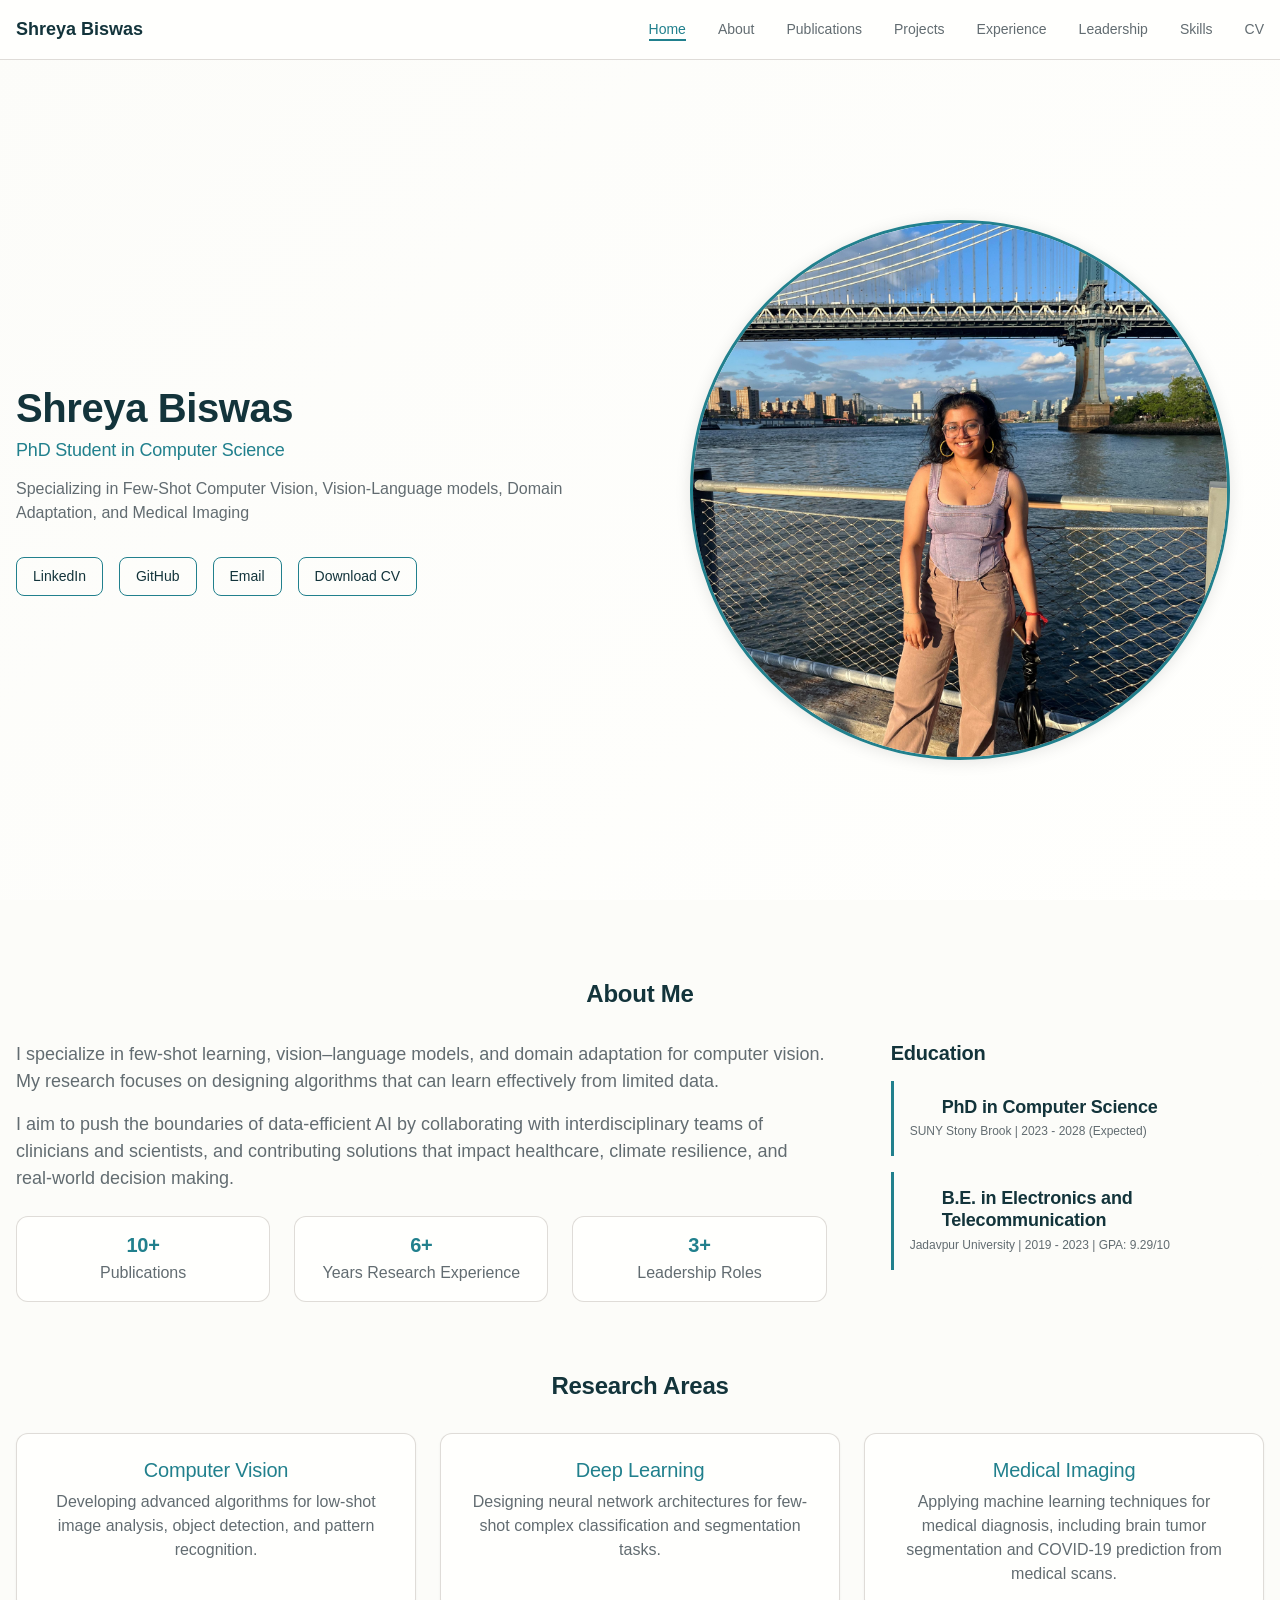
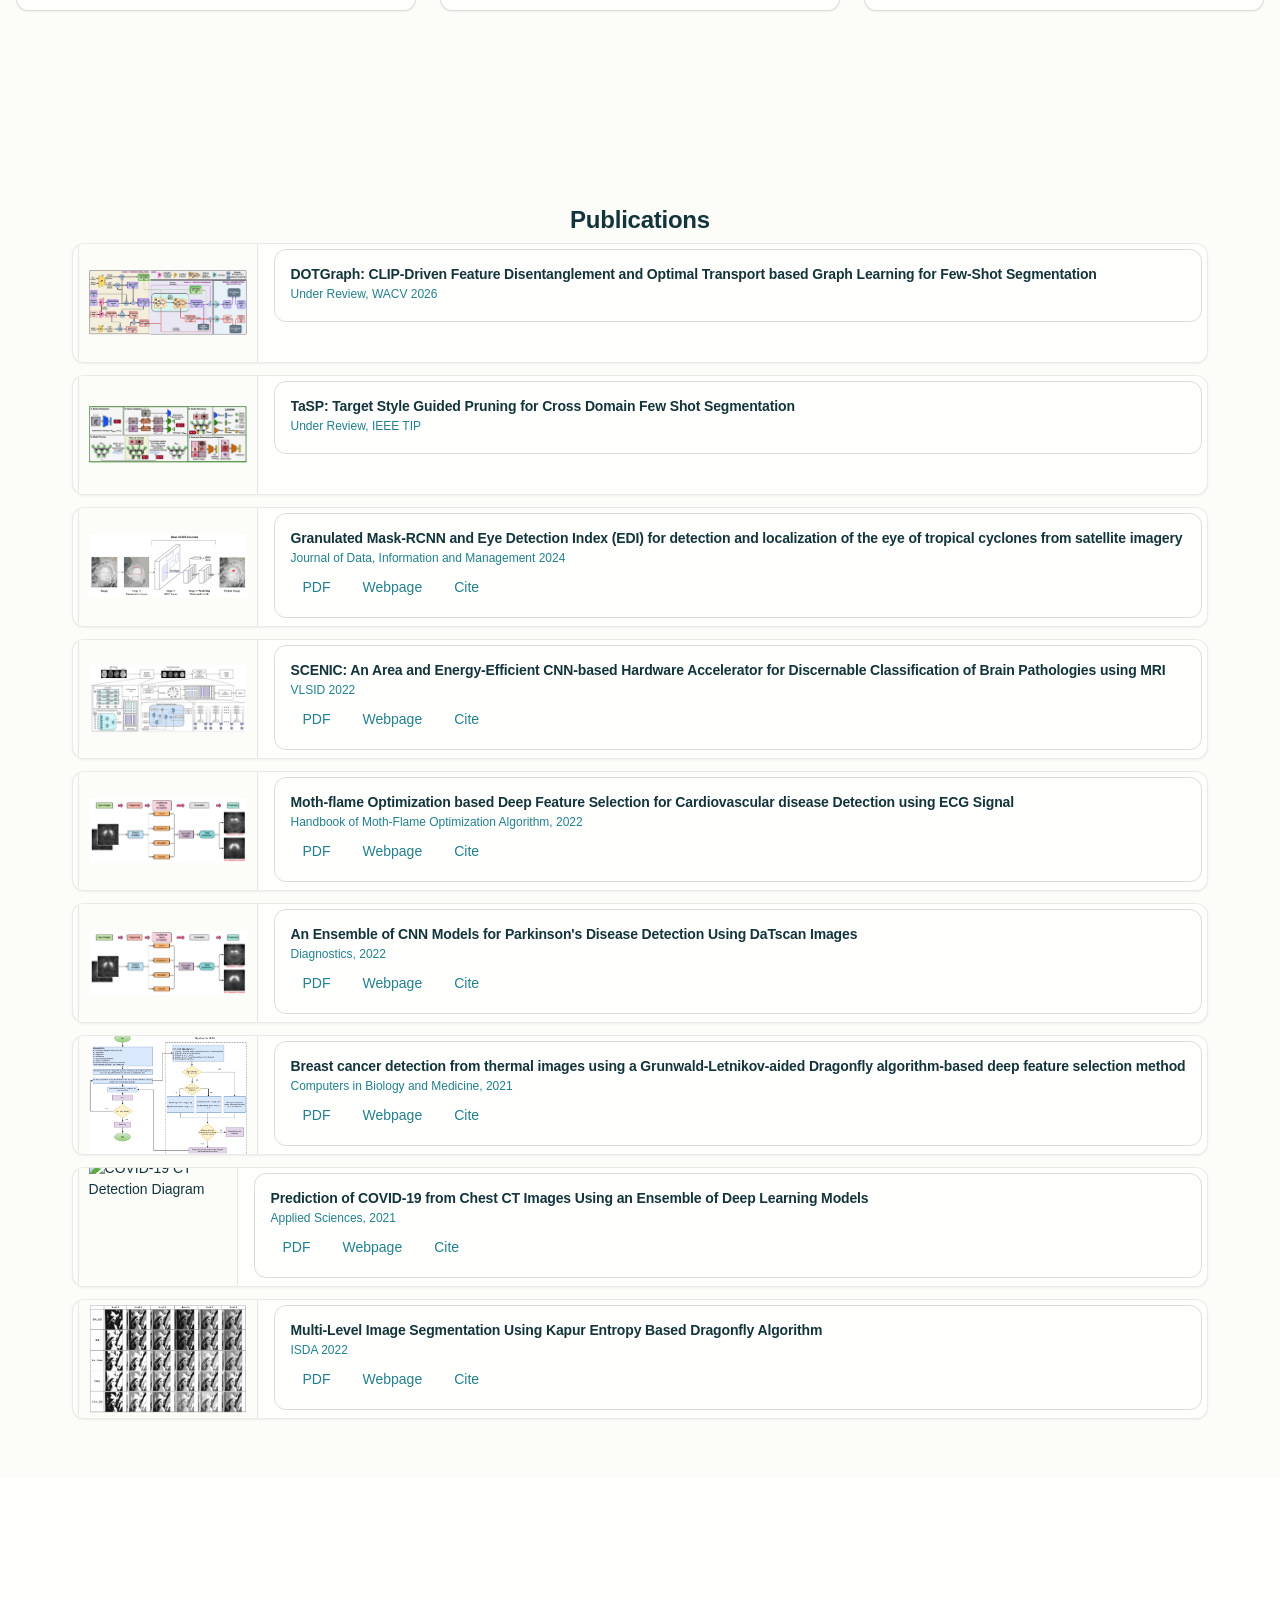
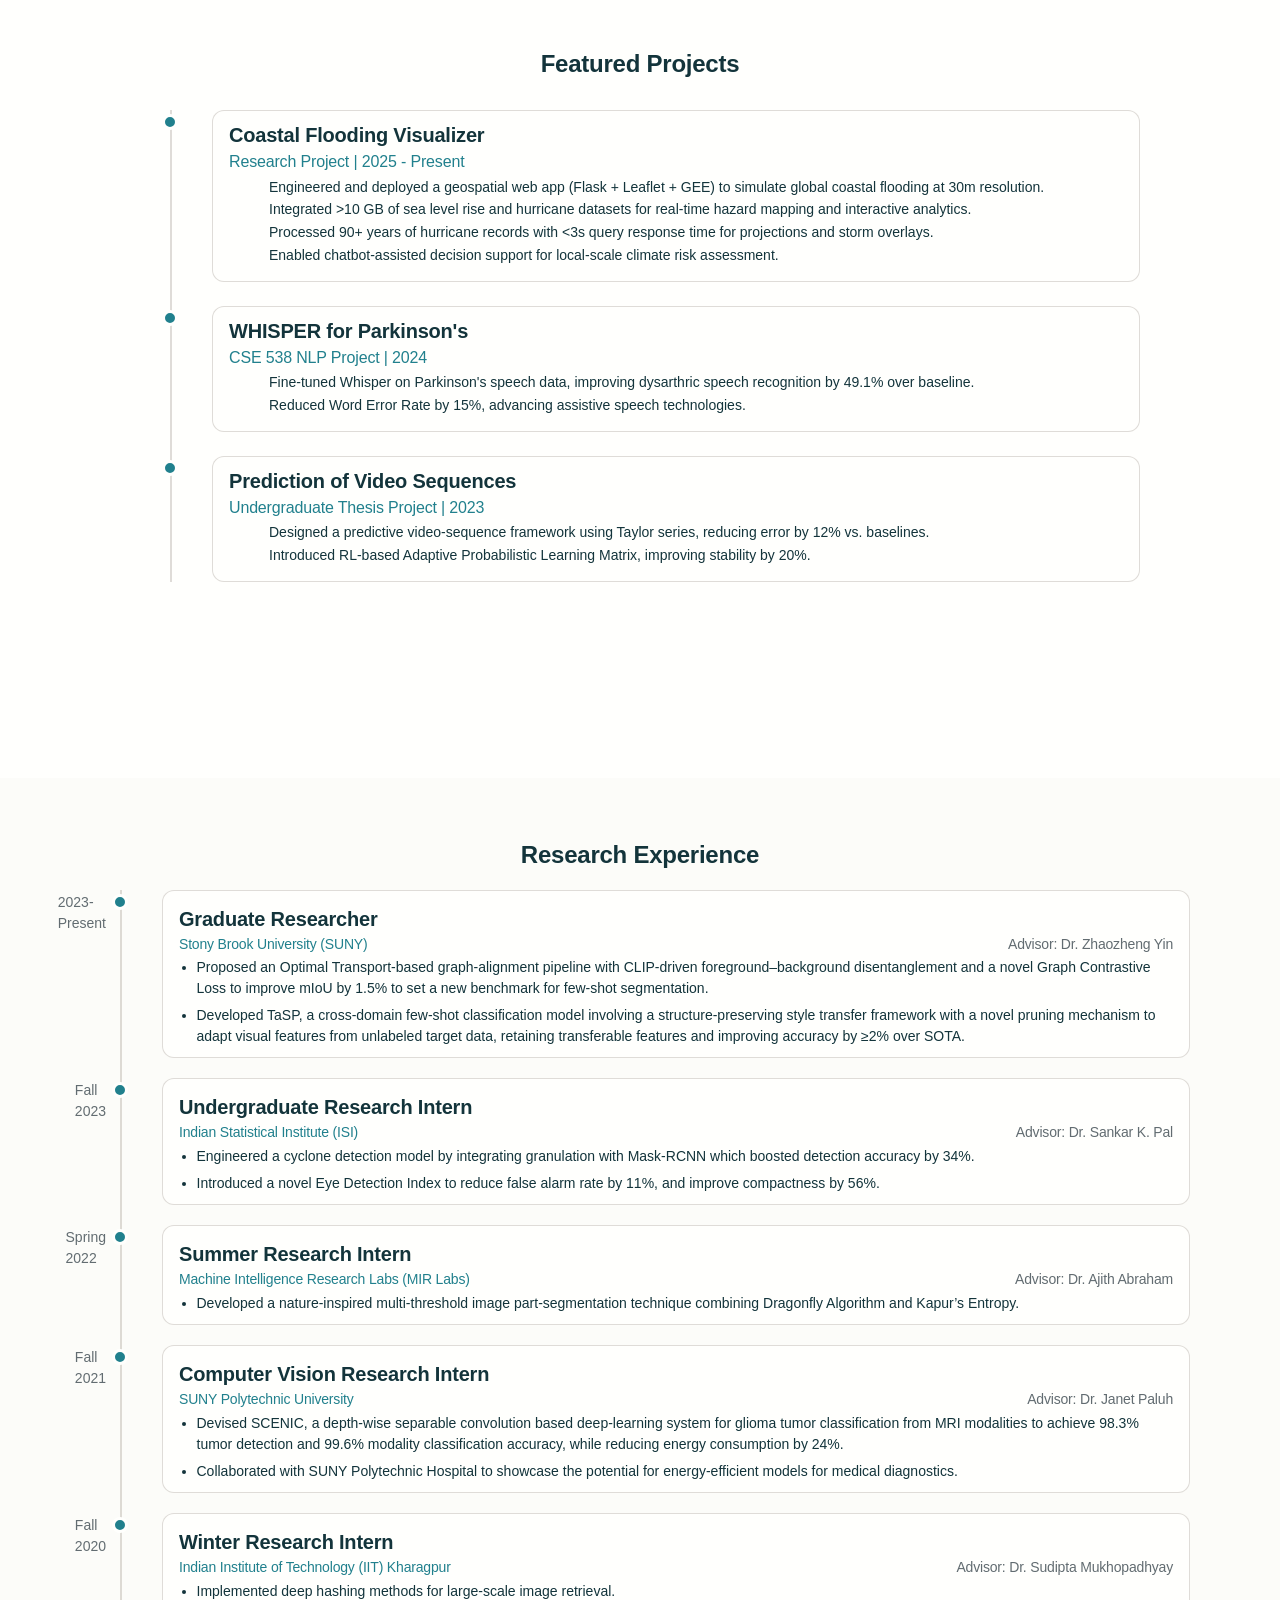
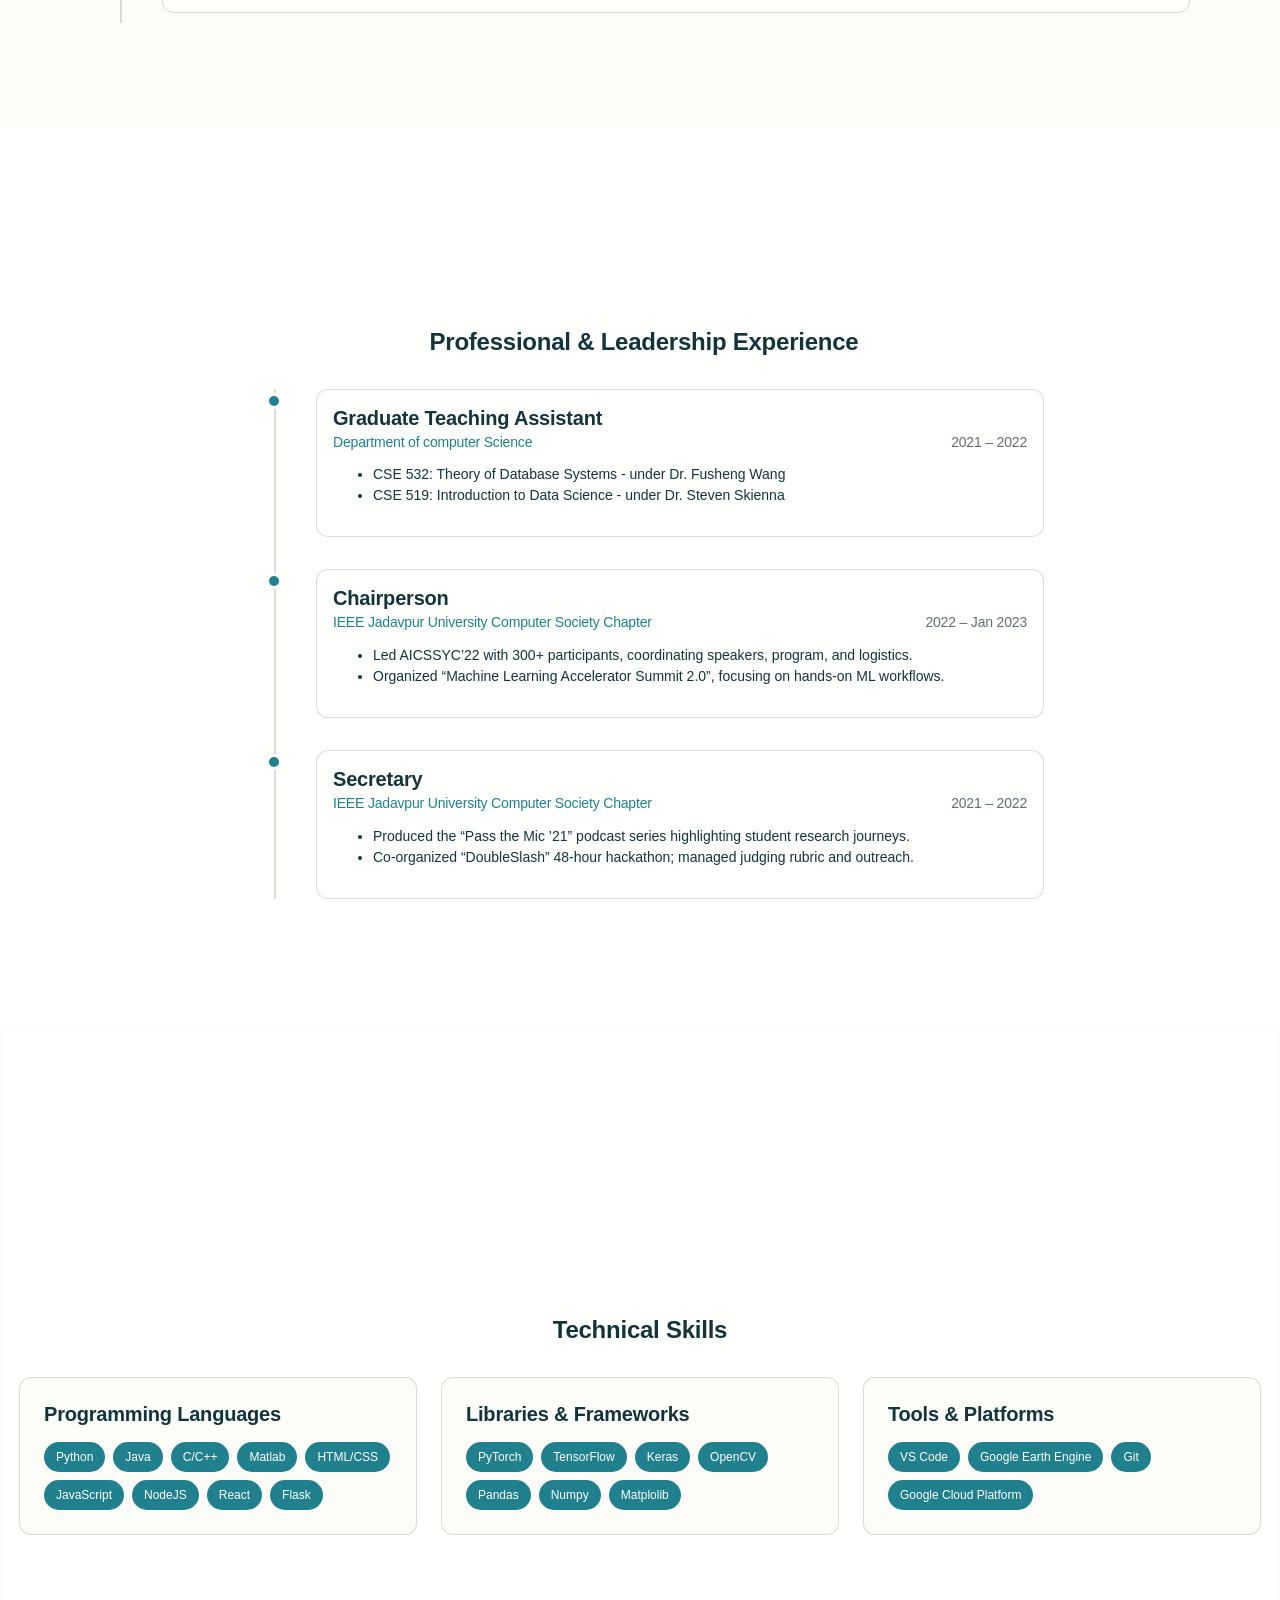
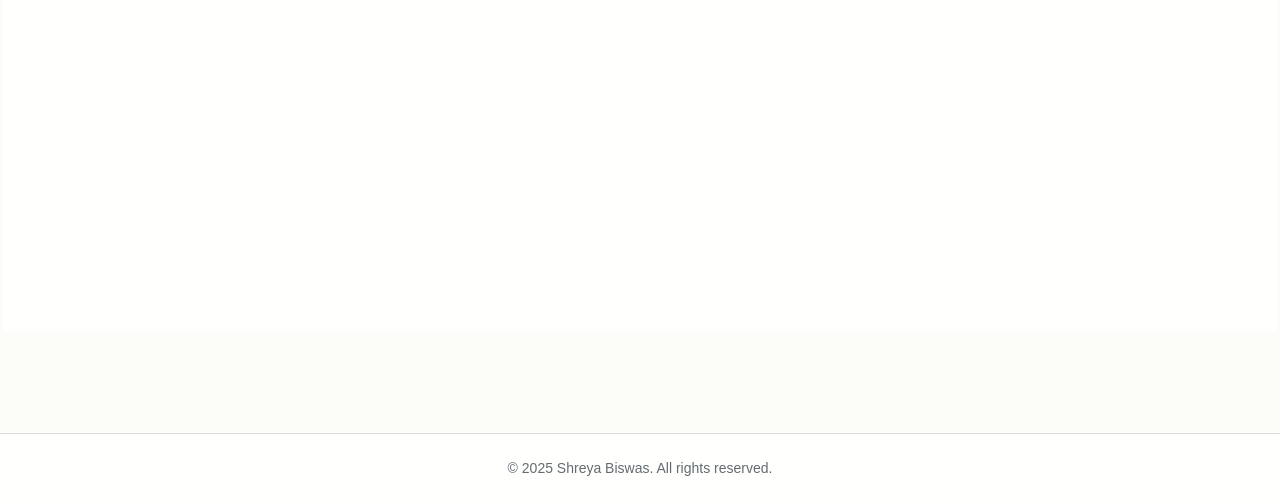
==== commit b75db20b: "Add files via upload" ====
--- a/index.html
+++ b/index.html
@@ -21,62 +21,79 @@
             <ul class="nav-links" id="nav-links">
                 <li><a href="#home" class="nav-link">Home</a></li>
                 <li><a href="#about" class="nav-link">About</a></li>
-                <li><a href="#research" class="nav-link">Research</a></li>
+                <!-- <li><a href="#research" class="nav-link">Research</a></li> -->
                 <li><a href="#publications" class="nav-link">Publications</a></li>
                 <li><a href="#projects" class="nav-link">Projects</a></li>
-                <li><a href="#experience" class="nav-link">Experience</a></li>
-                <li><a href="#contact" class="nav-link">Contact</a></li>
+                <li><a href="#experience-research" class="nav-link">Experience</a></li>
+                <li><a href="#experience-leadership" class="nav-link">Leadership</a></li>
+                <li><a href="#skills" class="nav-link">Skills</a></li>
+                <li>
+                    <a
+                      class="nav-link"
+                      href="https://drive.google.com/file/d/1Vf-bnmaSqBav9VdKYMvNP8K_EkV49ZB-/view?usp=sharing"
+                      rel="noopener noreferrer"
+                    >CV</a>
+                  </li>
+                  
             </ul>
         </div>
     </nav>
 
     <!-- Hero Section -->
-    <section id="home" class="hero">
+    <section id="home" class="hero"  class="section section--alt">
         <div class="container">
             <div class="hero-content">
                 <div class="hero-text">
                     <h1>Shreya Biswas</h1>
                     <h2>PhD Student in Computer Science</h2>
-                    <p class="hero-subtitle">Specializing in Computer Vision, Deep Learning, and Medical Imaging</p>
+                    <p class="hero-subtitle">Specializing in Few-Shot Computer Vision, Vision-Language models, Domain Adaptation, and Medical Imaging</p>
+                    <!-- <div class="hero-buttons">
+                        <a href="#contact" class="btn btn--primary">Get In Touch</a>
+                        <button href="pdf/ShreyaBiswasCV.pdf" class="btn btn--outline" id="download-cv">Download CV</button>
+                    </div> -->
                     <div class="hero-buttons">
-                        <a href="#contact" class="btn btn--primary">Get In Touch</a>
-                        <button class="btn btn--outline" id="download-cv">Download CV</button>
-                    </div>
+                        <a href="https://www.linkedin.com/in/shreya-biswas-25b75b19a/" 
+                           class="btn btn--outline" target="_blank">LinkedIn</a>
+                        <a href="https://github.com/shreyab1111" 
+                           class="btn btn--outline" target="_blank">GitHub</a>
+                        <a href="mailto:shrbiswas@cs.stonybrook.edu" 
+                           class="btn btn--outline">Email</a>
+                        <a href="https://drive.google.com/file/d/1Vf-bnmaSqBav9VdKYMvNP8K_EkV49ZB-/view?usp=sharing" class="btn btn--outline" target="_blank">Download CV</a>
+                        <!-- <a href="https://ieeexplore.ieee.org/stamp/stamp.jsp?tp=&arnumber=9885938" class="btn" target="_blank"> PDF</a> -->
+                    </div>
+                    
                 </div>
                 <div class="hero-image">
-                    <div class="profile-placeholder">
-                        <div class="profile-icon">
-                            <svg width="120" height="120" viewBox="0 0 120 120" fill="none">
-                                <circle cx="60" cy="60" r="60" fill="var(--color-secondary)"/>
-                                <circle cx="60" cy="45" r="20" fill="var(--color-primary)"/>
-                                <path d="M20 100 C20 80, 40 65, 60 65 C80 65, 100 80, 100 100" fill="var(--color-primary)"/>
-                            </svg>
-                        </div>
-                    </div>
+                    <!-- Replace 'profile.jpg' with your actual image file name -->
+                    <img src="images/Me.jpeg" alt="Shreya Biswas Profile Photo" style="width: 540px; height: 540px; object-fit: cover; border-radius: 50%; box-shadow: 0 2px 16px rgba(0,0,0,0.1); border: 3px solid var(--color-primary);">
                 </div>
             </div>
         </div>
     </section>
 
+    </section>
+
     <!-- About Section -->
-    <section id="about" class="section">
+    <section id="about" class="section" >
         <div class="container">
             <h2 class="section-title">About Me</h2>
             <div class="about-content">
                 <div class="about-text">
-                    <p>I am a third-year PhD student in Computer Science at SUNY Stony Brook, specializing in computer vision, deep learning, and medical imaging. My research focuses on developing innovative machine learning solutions for healthcare applications, particularly in the areas of medical image analysis and diagnosis.</p>
-                    <p>I completed my Bachelor's degree in Electronics and Telecommunication Engineering from Jadavpur University with a GPA of 9.29/10. During my undergraduate studies, I gained extensive research experience through internships at prestigious institutions including the Indian Statistical Institute and IIT Kharagpur.</p>
+                    <!-- <p>I am a third-year PhD student in Computer Science at SUNY Stony Brook, specializing in Few-Shot Computer Vision, Vision-Language models, Domain Adaptation, and Medical Imaging. My research focuses on developing innovative machine learning solutions for healthcare applications, particularly in the areas of medical image analysis and diagnosis.</p>
+                    <p>I completed my Bachelor's degree in Electronics and Telecommunication Engineering from Jadavpur University with a GPA of 9.29/10. During my undergraduate studies, I gained extensive research experience through internships at prestigious institutions including the Indian Statistical Institute and IIT Kharagpur.</p> -->
+                    <p>I specialize in few-shot learning, vision–language models, and domain adaptation for computer vision. My research focuses on designing algorithms that can learn effectively from limited data. </p>
+                    <p>I aim to push the boundaries of data-efficient AI by collaborating with interdisciplinary teams of clinicians and scientists, and contributing solutions that impact healthcare, climate resilience, and real-world decision making.</p>
                     <div class="about-stats">
                         <div class="stat">
-                            <h3>5+</h3>
+                            <h3>10+</h3>
                             <p>Publications</p>
+                        </div>
+                        <div class="stat">
+                            <h3>6+</h3>
+                            <p>Years Research Experience</p>
                         </div>
                         <div class="stat">
                             <h3>3+</h3>
-                            <p>Years Research Experience</p>
-                        </div>
-                        <div class="stat">
-                            <h3>2+</h3>
                             <p>Leadership Roles</p>
                         </div>
                     </div>
@@ -95,11 +112,43 @@
                     </div>
                 </div>
             </div>
+
+
+
+
+
+            <!-- Research Areas (moved here) -->
+    <h2 class="section-title">Research Areas</h2>
+    <div class="research-areas">
+      <div class="research-card">
+        <div class="research-icon">
+          <!-- SVG icon -->
+        </div>
+        <h3>Computer Vision</h3>
+        <p>Developing advanced algorithms for low-shot image analysis, object detection, and pattern recognition.</p>
+      </div>
+
+      <div class="research-card">
+        <div class="research-icon">
+          <!-- SVG icon -->
+        </div>
+        <h3>Deep Learning</h3>
+        <p>Designing neural network architectures for few-shot complex classification and segmentation tasks.</p>
+      </div>
+
+      <div class="research-card">
+        <div class="research-icon">
+          <!-- SVG icon -->
+        </div>
+        <h3>Medical Imaging</h3>
+        <p>Applying machine learning techniques for medical diagnosis, including brain tumor segmentation and COVID-19 prediction from medical scans.</p>
+      </div>
+    </div>
         </div>
     </section>
 
     <!-- Research Section -->
-    <section id="research" class="section section--alt">
+    <!-- <section id="research" class="section section--alt">
         <div class="container">
             <h2 class="section-title">Research Areas</h2>
             <div class="research-areas">
@@ -110,7 +159,7 @@
                         </svg>
                     </div>
                     <h3>Computer Vision</h3>
-                    <p>Developing advanced algorithms for image analysis, object detection, and pattern recognition in medical imaging applications.</p>
+                    <p>Developing advanced algorithms for low-shot image analysis, object detection, and pattern recognition.</p>
                 </div>
                 <div class="research-card">
                     <div class="research-icon">
@@ -120,7 +169,7 @@
                         </svg>
                     </div>
                     <h3>Deep Learning</h3>
-                    <p>Designing neural network architectures and ensemble methods for complex classification and prediction tasks.</p>
+                    <p>Designing neural network architectures for few-shot complex classification and segmentation tasks.</p>
                 </div>
                 <div class="research-card">
                     <div class="research-icon">
@@ -129,53 +178,169 @@
                         </svg>
                     </div>
                     <h3>Medical Imaging</h3>
-                    <p>Applying machine learning techniques for medical diagnosis, including brain tumor detection and COVID-19 prediction from medical scans.</p>
-                </div>
-            </div>
-        </div>
-    </section>
+                    <p>Applying machine learning techniques for medical diagnosis, including brain tumor segmentation and COVID-19 prediction from medical scans.</p>
+                </div>
+            </div>
+        </div>
+    </section> -->
 
     <!-- Publications Section -->
-    <section id="publications" class="section">
+    <section id="publications" class="section"  class="section section--alt">
         <div class="container">
             <h2 class="section-title">Publications</h2>
             <div class="publications-list">
-                <div class="publication-item">
-                    <div class="publication-type">Journal</div>
-                    <h3>An Ensemble of CNN Models for Parkinson's Disease Detection Using DaTscan Images</h3>
-                    <p class="authors">Kurmi, A.; <strong>Biswas, S.</strong>; Sen, S.; Sinitca, A.; Kaplun, D.; Sarkar, R.</p>
-                    <p class="venue">Diagnostics, 2022</p>
-                </div>
-                <div class="publication-item">
-                    <div class="publication-type">Conference</div>
-                    <h3>SCENIC: An Area and Energy-Efficient CNN-based Hardware Accelerator for Discernable Classification of Brain Pathologies using MRI</h3>
-                    <p class="authors">Naidu, BST.; <strong>Biswas, S.</strong>; Chatterjee, R.; Mandal, S.; Pratihar, S.; Chatterjee, A.; Raha, A.; Mukherjee, A.; Paluh, J.</p>
-                    <p class="venue">VLSID 2022</p>
-                </div>
-                <div class="publication-item">
-                    <div class="publication-type">Journal</div>
-                    <h3>Breast cancer detection from thermal images using a Grunwald-Letnikov-aided Dragonfly algorithm-based deep feature selection method</h3>
-                    <p class="authors">Chatterjee, S.; <strong>Biswas, S.</strong>; Majee, A.; Sen, S.; Oliva, D.; Sarkar, R.</p>
-                    <p class="venue">Computers in Biology and Medicine, 2021</p>
-                </div>
-                <div class="publication-item">
-                    <div class="publication-type">Journal</div>
-                    <h3>Prediction of COVID-19 from Chest CT Images Using an Ensemble of Deep Learning Models</h3>
-                    <p class="authors"><strong>Biswas, S.</strong>; Chatterjee, S.; Majee, A.; Sen, S.; Schwenker, F.; Sarkar, R.</p>
-                    <p class="venue">Applied Sciences, 2021</p>
-                </div>
-                <div class="publication-item">
-                    <div class="publication-type">Conference</div>
-                    <h3>Multi-Level Image Segmentation Using Kapur Entropy Based Dragonfly Algorithm</h3>
-                    <p class="authors"><strong>Biswas, S.</strong>, Bajaj, A., Abraham, A.</p>
-                    <p class="venue">ISDA 2022</p>
+                <div class="publications-list publications-timeline">
+                    <!-- Publication 1 -->
+                    <div class="publication-item" >
+                        <img src="images/dotgraph.png" alt="Parkinson's Disease Detection Diagram" style="width:200px; height:auto; margin-right:24px; margin-top:48px; border-radius:8px;">
+                        <div>
+                            <!-- <div class="publication-type">Conference</div> -->
+                            <h3>DOTGraph: CLIP-Driven Feature Disentanglement and Optimal Transport based Graph Learning for Few-Shot Segmentation</h3>
+                            <!-- <p class="authors"><strong>Biswas, S.</strong>; Yin, Z.</p> -->
+                            <p class="venue">Under Review, WACV 2026</p>
+                            <!-- <div class="publication-buttons">
+                                <a href="javascript:void(0)" class="btn" target="_blank">PDF</a>
+                                <a href="javascript:void(0)" class="btn" target="_blank">Webpage</a>
+                                <a href="javascript:void(0)" class="btn" target="_blank">Code</a>
+                                <a href="javascript:void(0)" class="btn" target="_blank">Cite</a>
+                            </div> -->
+                        </div>
+                    </div>
+                    <!-- Publication 1 -->
+                    <div class="publication-item" >
+                        <img src="images/tasp_method.png" alt="Parkinson's Disease Detection Diagram" style="width:200px; height:auto; margin-right:24px; margin-top:48px; border-radius:8px;">
+                        <div>
+                            <!-- <div class="publication-type">Journal</div> -->
+                            <h3>TaSP: Target Style Guided Pruning for Cross Domain Few Shot Segmentation</h3>
+                            <!-- <p class="authors"><strong>Biswas, S.</strong>; Yin, Z..</p> -->
+                            <p class="venue">Under Review, IEEE TIP</p>
+                            <!-- <div class="publication-buttons">
+                                <a href="javascript:void(0)" class="btn" target="_blank">PDF</a>
+                                <a href="javascript:void(0)" class="btn" target="_blank">Webpage</a>
+                                <a href="javascript:void(0)" class="btn" target="_blank">Code</a>
+                                <a href="javascript:void(0)" class="btn" target="_blank">Cite</a>
+                            </div> -->
+                        </div>
+                    </div>
+                    <!-- Publication 1 -->
+                    <div class="publication-item" >
+                        <img src="images/granulation.png" alt="Parkinson's Disease Detection Diagram" style="width:200px; height:auto; margin-right:24px; margin-top:48px; border-radius:8px;">
+                        <div>
+                            <!-- <div class="publication-type">Journal</div> -->
+                            <h3>Granulated Mask-RCNN and Eye Detection Index (EDI) for detection and localization of the eye of tropical cyclones from satellite imagery</h3>
+                            <!-- <p class="authors"><strong>Biswas, S.</strong>; Dutta, D.; Pal, S.</p> -->
+                            <p class="venue">Journal of Data, Information and Management 2024</p>
+                            <div class="publication-buttons">
+                                <a href="https://drive.google.com/file/d/1YqBqhyKs4AHU33NHPYmDzzojeRPziePo/view?usp=sharing" class="btn" target="_blank">PDF</a>
+                                <a href="https://link.springer.com/article/10.1007/s42488-024-00128-x" class="btn" target="_blank">Webpage</a>
+                                <!-- <a href="https://github.com/yourusername/parkinsons-datscan" class="btn" target="_blank">Code</a> -->
+                                <a href="https://link.springer.com/article/10.1007/s42488-024-00128-x#citeas" class="btn" target="_blank">Cite</a>
+                            </div>
+                        </div>
+                    </div>
+                    <!-- Publication 2 -->
+                    <div class="publication-item">
+                        <img src="images/scenic_method.png" alt="SCENIC Hardware Accelerator Diagram" style="width:200px; height:auto; margin-right:24px; margin-top:48px; border-radius:8px;">
+                        <div>
+                            <!-- <div class="publication-type">Conference</div> -->
+                            <h3>SCENIC: An Area and Energy-Efficient CNN-based Hardware Accelerator for Discernable Classification of Brain Pathologies using MRI</h3>
+                            <!-- <p class="authors">Naidu, BST.; <strong>Biswas, S.</strong>; Chatterjee, R.; Mandal, S.; Pratihar, S.; Chatterjee, A.; Raha, A.; Mukherjee, A.; Paluh, J.</p> -->
+                            <p class="venue">VLSID 2022</p>
+                            <div class="publication-buttons">
+                                <a href="https://ieeexplore.ieee.org/stamp/stamp.jsp?tp=&arnumber=9885938" class="btn" target="_blank"> PDF</a>
+                                <a href="https://ieeexplore.ieee.org/document/9885938" class="btn" target="_blank">Webpage</a>
+                                <!-- <a href="https://github.com/yourusername/scenic-hardware" class="btn" target="_blank">Code</a> -->
+                                <a href="https://scholar.googleusercontent.com/scholar.bib?q=info:F4e-RyK_dzEJ:scholar.google.com/&output=citation&scisdr=CgLHAH8BEO230N-kDaM:AAZF9b8AAAAAaGWiFaOdpn4OibqLEI6YeCYf_k8&scisig=AAZF9b8AAAAAaGWiFe21vhxU83dX-GVJxhbFlUo&scisf=4&ct=citation&cd=-1&hl=en" class="btn" target="_blank">Cite</a>
+                            </div>
+                        </div>
+                    </div>
+                    <!-- Publication 1 -->
+                    <div class="publication-item">
+                        <img src="images/Parkinson_Method.png" alt="Parkinson's Disease Detection Diagram" style="width:200px; height:auto; margin-right:24px; margin-top:48px; border-radius:8px;">
+                        <div>
+                            <!-- <div class="publication-type">Book chapter</div> -->
+                            <h3>Moth-flame Optimization based Deep Feature Selection for Cardiovascular disease Detection using ECG Signal</h3>
+                            <!-- <p class="authors">Majee A.;  <strong>Biswas, S.</strong>; Chatterjee, S.; Sen, S.; Mirjalili, S; Sarkar, R.</p> -->
+                            <p class="venue">Handbook of Moth-Flame Optimization Algorithm, 2022</p>
+                            <div class="publication-buttons">
+                                <a href="https://drive.google.com/file/d/11k3BS4W0X5SRsw-uradnSDGrnGgGUzrI/view?usp=sharing" class="btn" target="_blank"> PDF</a>
+                                <a href="https://www.taylorfrancis.com/chapters/edit/10.1201/9781003205326-10/moth-flame-optimization-based-deep-feature-selection-cardiovascular-disease-detection-using-ecg-signal-arindam-majee-shreya-biswas-somnath-chatterjee-shibaprasad-sen-seyedali-mirjalili-ram-sarkar" class="btn" target="_blank">Webpage</a>
+                                <!-- <a href="https://github.com/yourusername/parkinsons-datscan" class="btn" target="_blank">Code</a> -->
+                                <a href="https://scholar.googleusercontent.com/scholar.bib?q=info:ZQ9zQTOsER4J:scholar.google.com/&output=citation&scisdr=CgLHAH8BEO230N-mn94:AAZF9b8AAAAAaGWgh941gEKQ8mMCHa4fJdYT1OI&scisig=AAZF9b8AAAAAaGWgh7W9JdDjp5ctxBEazVbOzZw&scisf=4&ct=citation&cd=-1&hl=en" class="btn" target="_blank">Cite</a>
+                            </div>
+                        </div>
+                    </div>
+                    <!-- Publication 1 -->
+                    <div class="publication-item">
+                        <img src="images/Parkinson_Method.png" alt="Parkinson's Disease Detection Diagram" style="width:200px; height:auto; margin-right:24px; margin-top:48px; border-radius:8px;">
+                        <div>
+                            <!-- <div class="publication-type">Journal</div> -->
+                            <h3>An Ensemble of CNN Models for Parkinson's Disease Detection Using DaTscan Images</h3>
+                            <!-- <p class="authors">Kurmi, A.; <strong>Biswas, S.</strong>; Sen, S.; Sinitca, A.; Kaplun, D.; Sarkar, R.</p> -->
+                            <p class="venue">Diagnostics, 2022</p>
+                            <div class="publication-buttons">
+                                <a href="https://www.mdpi.com/2075-4418/12/5/1173/pdf?version=1652004878" class="btn" target="_blank"> PDF</a>
+                                <a href="https://www.mdpi.com/2075-4418/12/5/1173" class="btn" target="_blank">Webpage</a>
+                                <!-- <a href="https://github.com/yourusername/parkinsons-datscan" class="btn" target="_blank">Code</a> -->
+                                <a href="https://scholar.googleusercontent.com/scholar.bib?q=info:BZBgaWlE-nAJ:scholar.google.com/&output=citation&scisdr=CgLHAH8BEO230N-n6Nc:AAZF9b8AAAAAaGWh8NeP3sr2VlNWRqc5gwO8pnw&scisig=AAZF9b8AAAAAaGWh8Lp2G4JklpDDPCRJ0vuk-pk&scisf=4&ct=citation&cd=-1&hl=en" class="btn" target="_blank">Cite</a>
+                            </div>
+                        </div>
+                    </div>
+                    <!-- Publication 3 -->
+                    <div class="publication-item" >
+                        <img src="images/breast_dragonfly.png" alt="Breast Cancer Detection Diagram" style="width:200px; height:auto; margin-right:24px; margin-top:18px; border-radius:8px;">
+                        <div>
+                            <!-- <div class="publication-type">Journal</div> -->
+                            <h3>Breast cancer detection from thermal images using a Grunwald-Letnikov-aided Dragonfly algorithm-based deep feature selection method</h3>
+                            <!-- <p class="authors">Chatterjee, S.; <strong>Biswas, S.</strong>; Majee, A.; Sen, S.; Oliva, D.; Sarkar, R.</p> -->
+                            <p class="venue">Computers in Biology and Medicine, 2021</p>
+                            <div class="publication-buttons">
+                                <a href="https://drive.google.com/file/d/1Y2jTb0QsgvKR7xuHdrGCHd38MQxUr9Lw/view?usp=sharing" class="btn" target="_blank"> PDF</a>
+                                <a href="https://www.sciencedirect.com/science/article/pii/S0010482521008210" class="btn" target="_blank">Webpage</a>
+                                <!-- <a href="https://github.com/yourusername/breast-cancer-thermal" class="btn" target="_blank">Code</a> -->
+                                <a href="https://scholar.googleusercontent.com/scholar.bib?q=info:BG2whmB-oAQJ:scholar.google.com/&output=citation&scisdr=CgLHAH8BEO230N-kKWw:AAZF9b8AAAAAaGWiMWyv51qv_P8_46AEFi3_tyo&scisig=AAZF9b8AAAAAaGWiMZbMcnPL1pCXjVp1hohH22Y&scisf=4&ct=citation&cd=-1&hl=en" class="btn" target="_blank">Cite</a>
+                            </div>
+                        </div>
+                    </div>
+                    <!-- Publication 4 -->
+                    <div class="publication-item" >
+                        <img src="images/covid_res.png" alt="COVID-19 CT Detection Diagram" style="width:200px; height:auto; margin-right:24px;margin-top:10px; border-radius:8px;">
+                        <div>
+                            <!-- <div class="publication-type">Journal</div> -->
+                            <h3>Prediction of COVID-19 from Chest CT Images Using an Ensemble of Deep Learning Models</h3>
+                            <!-- <p class="authors"><strong>Biswas, S.</strong>; Chatterjee, S.; Majee, A.; Sen, S.; Schwenker, F.; Sarkar, R.</p> -->
+                            <p class="venue">Applied Sciences, 2021</p>
+                            <div class="publication-buttons">
+                                <a href="https://www.mdpi.com/2076-3417/11/15/7004/pdf?version=1627896430" class="btn" target="_blank"> PDF</a>
+                                <a href="https://www.mdpi.com/2227-9032/10/1/166" class="btn" target="_blank">Webpage</a>
+                                <!-- <a href="https://github.com/yourusername/covid19-ct-ensemble" class="btn" target="_blank">Code</a> -->
+                                <a href="https://scholar.googleusercontent.com/scholar.bib?q=info:C8F6PO9kmjEJ:scholar.google.com/&output=citation&scisdr=CgLHAH8BEO230N-kU7s:AAZF9b8AAAAAaGWiS7tpFxRFmEW3oCibei0JEOU&scisig=AAZF9b8AAAAAaGWiS2dyTswjQts2KSspzsDMe7U&scisf=4&ct=citation&cd=-1&hl=en" class="btn" target="_blank">Cite</a>
+                            </div>
+                        </div>
+                    </div>
+                    <!-- Publication 5 -->
+                    <div class="publication-item" >
+                        <img src="images/kapur_res.png" alt="Multi-Level Image Segmentation Diagram" style="width:200px; height:auto; margin-right:24px;margin-top:28px; border-radius:8px;">
+                        <div>
+                            <!-- <div class="publication-type">Conference</div> -->
+                            <h3>Multi-Level Image Segmentation Using Kapur Entropy Based Dragonfly Algorithm</h3>
+                            <!-- <p class="authors"><strong>Biswas, S.</strong>, Bajaj, A., Abraham, A.</p> -->
+                            <p class="venue">ISDA 2022</p>
+                            <div class="publication-buttons">
+                                <a href="https://drive.google.com/file/d/1Hk3cgo-Gy2ZlR8U2dKtu7hlFERXQJ45m/view?usp=sharing" class="btn" target="_blank"> PDF</a>
+                                <a href="https://www.academia.edu/103176992/Multi_level_Image_Segmentation_Using_Kapur_Entropy_Based_Dragonfly_Algorithm" class="btn" target="_blank">Webpage</a>
+                                <!-- <a href="https://github.com/yourusername/segmentation-dragonfly" class="btn" target="_blank">Code</a> -->
+                                <a href="https://scholar.googleusercontent.com/scholar.bib?q=info:dOTCBcghSLwJ:scholar.google.com/&output=citation&scisdr=CgLHAH8BEO230N-kZro:AAZF9b8AAAAAaGWifrraJdyOZuZawAiI0HUJq8w&scisig=AAZF9b8AAAAAaGWifijq_XPVbxOs3QXRLBea8jc&scisf=4&ct=citation&cd=-1&hl=en" class="btn" target="_blank">Cite</a>
+                            </div>
+                        </div>
+                    </div>
                 </div>
             </div>
         </div>
     </section>
 
     <!-- Projects Section -->
-    <section id="projects" class="section section--alt">
+    <!-- <section id="projects" class="section section--alt">
         <div class="container">
             <h2 class="section-title">Featured Projects</h2>
             <div class="projects-grid">
@@ -197,67 +362,328 @@
                 </div>
             </div>
         </div>
+    </section> -->
+
+    <!-- Projects Section -->
+    <section id="projects" class="section section--alt">
+        <div class="container">
+        <h2 class="section-title">Featured Projects</h2>
+
+        <div class="timeline">
+            <!-- Project 1 -->
+            <div class="timeline-item">
+            <div class="timeline-marker"></div>
+            <div class="timeline-content">
+                <h3>Coastal Flooding Visualizer</h3>
+                <h4>Research Project | 2025 - Present</h4>
+                <ul>
+                <li>Engineered and deployed a geospatial web app (Flask + Leaflet + GEE) to simulate global coastal flooding at 30m resolution.</li>
+                <li>Integrated &gt;10 GB of sea level rise and hurricane datasets for real-time hazard mapping and interactive analytics.</li>
+                <li>Processed 90+ years of hurricane records with &lt;3s query response time for projections and storm overlays.</li>
+                <li>Enabled chatbot-assisted decision support for local-scale climate risk assessment.</li>
+                </ul>
+            </div>
+            </div>
+
+            <!-- Project 2 -->
+            <div class="timeline-item">
+            <div class="timeline-marker"></div>
+            <div class="timeline-content">
+                <h3>WHISPER for Parkinson's</h3>
+                <h4>CSE 538 NLP Project | 2024</h4>
+                <ul>
+                <li>Fine-tuned Whisper on Parkinson's speech data, improving dysarthric speech recognition by 49.1% over baseline.</li>
+                <li>Reduced Word Error Rate by 15%, advancing assistive speech technologies.</li>
+                </ul>
+            </div>
+            </div>
+
+            <!-- Project 3 -->
+            <div class="timeline-item">
+            <div class="timeline-marker"></div>
+            <div class="timeline-content">
+                <h3>Prediction of Video Sequences</h3>
+                <h4>Undergraduate Thesis Project | 2023</h4>
+                <ul>
+                <li>Designed a predictive video-sequence framework using Taylor series, reducing error by 12% vs. baselines.</li>
+                <li>Introduced RL-based Adaptive Probabilistic Learning Matrix, improving stability by 20%.</li>
+                </ul>
+            </div>
+            </div>
+
+            <!-- Project 4 -->
+            <!-- <div class="timeline-item">
+            <div class="timeline-marker"></div>
+            <div class="timeline-content">
+                <h3>Brain Tumor Detection and Segmentation</h3>
+                <h4>Research Internship Project | 2020 - 2022</h4>
+                <ul>
+                <li>Co-developed SCENIC, an energy-efficient CNN accelerator for glioma tumor detection from MRI.</li>
+                <li>Achieved 98.3% tumor detection and 99.6% modality classification accuracy while reducing energy by 24%.</li>
+                <li>Enabled low-power diagnostic systems with optimized Fire module using depth-wise separable convolutions.</li>
+                </ul>
+            </div>
+            </div> -->
+        </div><!-- /.timeline -->
+        </div>
     </section>
 
+  
+  
+
+    <!-- Research Experience Section -->
+    <!-- <section id="experience-research" class="section">
+        <div class="container">
+        <h2 class="section-title">Research Experience</h2>
+    
+        <div class="timeline">
+            <div class="timeline-item">
+            <div class="timeline-marker"></div>
+            <div class="timeline-content">
+                <h3>Summer Research Intern</h3>
+                <h4>Machine Intelligence Research Labs (MIR Labs)</h4>
+                <p class="timeline-date">April 2022 - November 2022</p>
+                <p>Developed nature-inspired multi-threshold image segmentation technique combining Dragonfly Algorithm and Kapur's Entropy under Dr. Ajith Abraham.</p>
+            </div>
+            </div>
+    
+            <div class="timeline-item">
+            <div class="timeline-marker"></div>
+            <div class="timeline-content">
+                <h3>Undergraduate Research Intern</h3>
+                <h4>Indian Statistical Institute (ISI)</h4>
+                <p class="timeline-date">January 2022 - September 2022</p>
+                <p>Applied Granulation on MaskRCNN model to detect tropical cyclone eyes under Dr. Sankar K. Pal.</p>
+            </div>
+            </div>
+    
+            <div class="timeline-item">
+            <div class="timeline-marker"></div>
+            <div class="timeline-content">
+                <h3>Winter Research Intern</h3>
+                <h4>Indian Institute of Technology Kharagpur</h4>
+                <p class="timeline-date">October 2020 - January 2021</p>
+                <p>Implemented Deep Hashing Methods for Image Retrieval under Dr. Sudipta Mukhopadhyay.</p>
+            </div>
+            </div>
+        </div>
+        </div>
+    </section> -->
+
     <!-- Experience Section -->
-    <section id="experience" class="section">
-        <div class="container">
-            <h2 class="section-title">Research Experience</h2>
-            <div class="timeline">
-                <div class="timeline-item">
-                    <div class="timeline-marker"></div>
-                    <div class="timeline-content">
-                        <h3>Summer Research Intern</h3>
-                        <h4>Machine Intelligence Research Labs (MIR Labs)</h4>
-                        <p class="timeline-date">April 2022 – November 2022</p>
-                        <p>Developed nature-inspired multi-threshold image segmentation technique combining Dragonfly Algorithm and Kapur's Entropy under Dr. Ajith Abraham.</p>
-                    </div>
-                </div>
-                <div class="timeline-item">
-                    <div class="timeline-marker"></div>
-                    <div class="timeline-content">
-                        <h3>Undergraduate Research Intern</h3>
-                        <h4>Indian Statistical Institute (ISI)</h4>
-                        <p class="timeline-date">January 2022 – September 2022</p>
-                        <p>Applied Granulation on MaskRCNN model to detect tropical cyclone eyes under Dr. Sankar K. Pal.</p>
-                    </div>
-                </div>
-                <div class="timeline-item">
-                    <div class="timeline-marker"></div>
-                    <div class="timeline-content">
-                        <h3>Winter Research Intern</h3>
-                        <h4>Indian Institute of Technology Kharagpur</h4>
-                        <p class="timeline-date">October 2020 – January 2021</p>
-                        <p>Implemented Deep Hashing Methods for Image Retrieval under Dr. Sudipta Mukhopadhyay.</p>
-                    </div>
-                </div>
-            </div>
+    <!-- Research Experience Section -->
+    <section id="experience-research" class="section"  class="section section--alt">
+        <div class="container">
+        <h2 class="section-title">Research Experience</h2>
+        <div class="timeline">
+            <div class="timeline-item">
+                <div class="timeline-date">2023-Present</div>
+            <div class="timeline-marker"></div>
+            <div class="timeline-content">
+                <h3>Graduate Researcher</h3>
+                <!-- <h4>Stony Brook University (SUNY) &nbsp;&nbsp;&nbsp;&nbsp;&nbsp;&nbsp;&nbsp;&nbsp;&nbsp;&nbsp;&nbsp;&nbsp;&nbsp;&nbsp;&nbsp;&nbsp;&nbsp;&nbsp;&nbsp;&nbsp;&nbsp;&nbsp;&nbsp;&nbsp; Advisor: Dr. Zhaozheng Yin</h4> -->
+                <h4 class="exp-header">
+                    <span class="exp-left">Stony Brook University (SUNY)</span>
+                    <span class="exp-right">Advisor: Dr. Zhaozheng Yin</span>
+                  </h4>
+                  
+                <!-- <p class="timeline-date">2023 – Present</p> -->
+                <ul>
+                <!-- <li>Researching on Geometry-disentangled Few-Shot Segmentation.</li> -->
+                <li>Proposed an Optimal Transport-based graph-alignment pipeline with CLIP-driven foreground–background
+                    disentanglement and a novel Graph Contrastive Loss to improve mIoU by 1.5% to set a new benchmark for
+                    few-shot segmentation.</li>
+                <li>Developed TaSP, a cross-domain few-shot classification model involving a structure-preserving style transfer framework with a novel pruning mechanism to adapt visual
+                    features from unlabeled target data, retaining transferable features and improving accuracy by ≥2% over SOTA.</li>
+                </ul>
+            </div>
+            </div>
+    
             
-            <div class="leadership-section">
-                <h3>Leadership Experience</h3>
-                <div class="leadership-grid">
-                    <div class="leadership-item">
-                        <h4>Chairperson of JU IEEE CS Chapter</h4>
-                        <p class="leadership-org">IEEE JU Student Branch</p>
-                        <p class="leadership-date">2022 - January 2023</p>
-                        <ul>
-                            <li>Hosted AICSSYC'22 with 300+ participants</li>
-                            <li>Organized Machine Learning accelerator summit 2.0</li>
-                        </ul>
-                    </div>
-                    <div class="leadership-item">
-                        <h4>Secretary of JU IEEE CS Chapter</h4>
-                        <p class="leadership-org">IEEE JU Student Branch</p>
-                        <p class="leadership-date">2021 - 2022</p>
-                        <ul>
-                            <li>Hosted Pass the Mic'21 podcast series</li>
-                            <li>Organized DoubleSlash 48-hour Hackathon</li>
-                        </ul>
-                    </div>
-                </div>
-            </div>
+    
+            <div class="timeline-item">
+                <div class="timeline-date">Fall 2023</div>
+            <div class="timeline-marker"></div>
+            <div class="timeline-content">
+                <h3>Undergraduate Research Intern</h3>
+                <!-- <h4>Indian Statistical Institute (ISI)</h4> -->
+                <h4 class="exp-header">
+                    <span class="exp-left">Indian Statistical Institute (ISI)</span>
+                    <span class="exp-right">Advisor: Dr. Sankar K. Pal</span>
+                  </h4>
+                <!-- <p class="timeline-date">January 2022 – September 2022</p> -->
+                <ul>
+                <li>Engineered a cyclone detection model by integrating granulation with Mask-RCNN which boosted detection
+                    accuracy by 34%.</li>
+                <li>Introduced a novel Eye Detection Index to reduce false alarm rate by 11%, and improve compactness by 56%. </li>
+                </ul>
+            </div>
+            </div>
+            
+            <div class="timeline-item">
+                <div class="timeline-date">Spring 2022</div>
+                <div class="timeline-marker"></div>
+                <div class="timeline-content">
+                    <h3>Summer Research Intern</h3>
+                    <!-- <h4>Machine Intelligence Research Labs (MIR Labs)</h4> -->
+                    <h4 class="exp-header">
+                        <span class="exp-left">Machine Intelligence Research Labs (MIR Labs)</span>
+                        <span class="exp-right">Advisor: Dr. Ajith Abraham</span>
+                      </h4>
+                    <!-- <p class="timeline-date">April 2022 – November 2022</p> -->
+                    <ul>
+                    <li>Developed a nature-inspired multi-threshold image part-segmentation technique combining Dragonfly Algorithm and Kapur’s Entropy.</li>
+                    </ul>
+                </div>
+                </div>
+
+            <div class="timeline-item">
+                <div class="timeline-date">Fall 2021</div>
+                <div class="timeline-marker"></div>
+                <div class="timeline-content">
+                    <h3>Computer Vision Research Intern</h3>
+                    <!-- <h4>SUNY Polytechnic University</h4> -->
+                    <h4 class="exp-header">
+                        <span class="exp-left">SUNY Polytechnic University</span>
+                        <span class="exp-right">Advisor: Dr. Janet Paluh</span>
+                      </h4>
+                    <!-- <p class="timeline-date">October 2020 – January 2021</p> -->
+                    <ul>
+                    <li>Devised SCENIC, a depth-wise separable convolution based deep-learning system for glioma tumor classification
+                        from MRI modalities to achieve 98.3% tumor detection and 99.6% modality classification accuracy, while reducing energy consumption by 24%.</li>
+                    <li>Collaborated with SUNY Polytechnic Hospital to showcase the potential for energy-efficient models for medical diagnostics.</li>
+                    </ul>
+                </div>
+            </div>
+    
+            <div class="timeline-item">
+            <div class="timeline-date">Fall 2020</div>
+            <div class="timeline-marker"></div>
+            <div class="timeline-content">
+                <h3>Winter Research Intern</h3>
+                <!-- <h4>Indian Institute of Technology Kharagpur</h4> -->
+                <h4 class="exp-header">
+                    <span class="exp-left">Indian Institute of Technology (IIT) Kharagpur</span>
+                    <span class="exp-right">Advisor: Dr. Sudipta Mukhopadhyay</span>
+                  </h4>
+                
+                <ul>
+                <li>Implemented deep hashing methods for large-scale image retrieval.</li>
+                <!-- <li>Mentored by Dr. Sudipta Mukhopadhyay; contributed to model baselines and ablations.</li> -->
+                </ul>
+            </div>
+            </div>
+        </div>
         </div>
     </section>
+    
+    <!-- Leadership Experience Section -->
+    <!-- <section id="experience-leadership" class="section section--alt">
+        <div class="container">
+        <h2 class="section-title">Professional Experience</h2>
+        <div class="leadership-grid">
+            <div class="leadership-item">
+                <h4>Graduate Teaching Assistant</h4>
+                <p class="leadership-org"> CSE 532: Theory of Database Systems</p>
+                <p class="leadership-date">2021 – 2022</p>
+                <ul>
+                    <li>Responsible for Grading, Doubt clearing, and Invigilation.</li>
+                </ul>
+            </div>
+            
+            <div class="leadership-item">
+                <h4>Graduate Teaching Assistant</h4>
+                <p class="leadership-org"> CSE 519: Intro to Data Science</p>
+                <p class="leadership-date">2021 – 2022</p>
+                <ul>
+                    <li>Respopnsible for Problem formulation, Grading, Doubt clearing, and Invigilation.</li>
+                </ul>
+            </div>
+                
+            <div class="leadership-item">
+            <h4>Chairperson, JU IEEE Computer Society Chapter</h4>
+            <p class="leadership-org">IEEE JU Student Branch</p>
+            <p class="leadership-date">2022 – January 2023</p>
+            <ul>
+                <li>Led AICSSYC’22 with 300+ participants, coordinating speakers, program, and logistics.</li>
+                <li>Organized “Machine Learning Accelerator Summit 2.0”, focusing on hands-on ML workflows.</li>
+            </ul>
+            </div>
+    
+            <div class="leadership-item">
+            <h4>Secretary, JU IEEE Computer Society Chapter</h4>
+            <p class="leadership-org">IEEE JU Student Branch</p>
+            <p class="leadership-date">2021 – 2022</p>
+            <ul>
+                <li>Produced the “Pass the Mic ’21” podcast series highlighting student research journeys.</li>
+                <li>Co-organized “DoubleSlash” 48-hour hackathon; managed judging rubric and outreach.</li>
+            </ul>
+            </div>
+        </div>
+        </div>
+    </section> -->
+    <!-- Leadership + Professional Experience Section -->
+<section id="experience-leadership" class="section section--alt">
+    <div class="container">
+      <h2 class="section-title">Professional & Leadership Experience</h2>
+  
+      <div class="timeline">
+        <!-- Teaching Assistant 1 -->
+        <div class="timeline-item">
+          <div class="timeline-marker"></div>
+          <div class="timeline-content">
+            <h3>Graduate Teaching Assistant</h3>
+            <h4 class="exp-header">
+              <span class="exp-left">Department of computer Science</span>
+              <span class="exp-right">2021 – 2022</span>
+            </h4>
+            <ul>
+              <li>CSE 532: Theory of Database Systems - under Dr. Fusheng Wang</li>
+              <li>CSE 519: Introduction to Data Science - under Dr. Steven Skienna</li>
+            </ul>
+          </div>
+        </div>
+  
+  
+  
+        <!-- Leadership 1 -->
+        <div class="timeline-item">
+          <div class="timeline-marker"></div>
+          <div class="timeline-content">
+            <h3>Chairperson</h3>
+            <h4 class="exp-header">
+              <span class="exp-left">IEEE Jadavpur University Computer Society Chapter</span>
+              <span class="exp-right">2022 – Jan 2023</span>
+            </h4>
+            <ul>
+              <li>Led AICSSYC’22 with 300+ participants, coordinating speakers, program, and logistics.</li>
+              <li>Organized “Machine Learning Accelerator Summit 2.0”, focusing on hands-on ML workflows.</li>
+            </ul>
+          </div>
+        </div>
+  
+        <!-- Leadership 2 -->
+        <div class="timeline-item">
+          <div class="timeline-marker"></div>
+          <div class="timeline-content">
+            <h3>Secretary</h3>
+            <h4 class="exp-header">
+              <span class="exp-left">IEEE Jadavpur University Computer Society Chapter</span>
+              <span class="exp-right">2021 – 2022</span>
+            </h4>
+            <ul>
+              <li>Produced the “Pass the Mic ’21” podcast series highlighting student research journeys.</li>
+              <li>Co-organized “DoubleSlash” 48-hour hackathon; managed judging rubric and outreach.</li>
+            </ul>
+          </div>
+        </div>
+      </div>
+    </div>
+  </section>
+  
+  
+  
+  
 
     <!-- Skills Section -->
     <section id="skills" class="section section--alt">
@@ -269,28 +695,37 @@
                     <div class="skill-list">
                         <span class="skill-tag">Python</span>
                         <span class="skill-tag">Java</span>
-                        <span class="skill-tag">C</span>
+                        <span class="skill-tag">C/C++</span>
                         <span class="skill-tag">Matlab</span>
                         <span class="skill-tag">HTML/CSS</span>
                         <span class="skill-tag">JavaScript</span>
                         <span class="skill-tag">NodeJS</span>
+                        <span class="skill-tag">React</span>
+                        <span class="skill-tag">Flask</span>
                     </div>
                 </div>
                 <div class="skill-category">
                     <h3>Libraries & Frameworks</h3>
                     <div class="skill-list">
+                        <span class="skill-tag">PyTorch</span>
                         <span class="skill-tag">TensorFlow</span>
-                        <span class="skill-tag">PyTorch</span>
+                        
                         <span class="skill-tag">Keras</span>
                         <span class="skill-tag">OpenCV</span>
+                        <span class="skill-tag">Pandas</span>
+                        <span class="skill-tag">Numpy</span>
+                        <span class="skill-tag">Matplolib</span>
+
                     </div>
                 </div>
                 <div class="skill-category">
                     <h3>Tools & Platforms</h3>
                     <div class="skill-list">
                         <span class="skill-tag">VS Code</span>
+                        <span class="skill-tag">Google Earth Engine</span>
+                        <span class="skill-tag">Git</span>
                         <span class="skill-tag">Google Cloud Platform</span>
-                        <span class="skill-tag">GitHub</span>
+                        
                     </div>
                 </div>
             </div>
@@ -298,25 +733,23 @@
     </section>
 
     <!-- Contact Section -->
-    <section id="contact" class="section">
+    <!-- <section id="contact" class="section">
         <div class="container">
             <h2 class="section-title">Get In Touch</h2>
             <div class="contact-content">
                 <div class="contact-info">
                     <h3>Contact Information</h3>
+        
                     <div class="contact-item">
-                        <strong>University:</strong> SUNY Stony Brook
+                        <strong>Location:</strong> Department of Computer Science, Stony Brook University, NY, USA
                     </div>
                     <div class="contact-item">
-                        <strong>Location:</strong> Stony Brook, NY, USA
+                        <strong>Email:</strong> shrbiswas@cs.stonybrook.edu
                     </div>
                     <div class="contact-item">
-                        <strong>Phone:</strong> +91 9330660210
-                    </div>
-                    <div class="contact-languages">
-                        <h4>Languages</h4>
-                        <p>English (Proficient), Bengali (Mother-tongue), Hindi (Proficient), German (A1 Level)</p>
-                    </div>
+                        <strong>Linkedin</strong> <href>https://www.linkedin.com/in/shreya-biswas-25b75b19a/</href> 
+                    </div>
+        
                 </div>
                 <div class="contact-form">
                     <h3>Send a Message</h3>
@@ -342,7 +775,7 @@
                 </div>
             </div>
         </div>
-    </section>
+    </section> -->
 
     <!-- Footer -->
     <footer class="footer">
--- a/style.css
+++ b/style.css
@@ -1,4 +1,3 @@
-
 :root {
   /* Colors */
   --color-background: rgba(252, 252, 249, 1);
@@ -49,7 +48,7 @@
   --font-size-xl: 18px;
   --font-size-2xl: 20px;
   --font-size-3xl: 24px;
-  --font-size-4xl: 30px;
+  --font-size-4xl: 40px;
   --font-weight-normal: 400;
   --font-weight-medium: 500;
   --font-weight-semibold: 550;
@@ -99,9 +98,12 @@
   --container-md: 768px;
   --container-lg: 1024px;
   --container-xl: 1280px;
-}
-
-/* Dark mode colors */
+
+  /* Navbar height for snap */
+  --nav-h: 80px;
+}
+
+/* Dark mode */
 @media (prefers-color-scheme: dark) {
   :root {
     --color-background: rgba(31, 33, 33, 1);
@@ -129,15 +131,6 @@
     --color-border-secondary: rgba(119, 124, 124, 0.2);
     --color-select-caret: rgba(245, 245, 245, 0.8);
 
-    /* Common style patterns - updated for dark mode */
-    --focus-ring: 0 0 0 3px var(--color-focus-ring);
-    --focus-outline: 2px solid var(--color-primary);
-    --status-bg-opacity: 0.15;
-    --status-border-opacity: 0.25;
-    --select-caret-light: url("data:image/svg+xml,%3Csvg xmlns='http://www.w3.org/2000/svg' width='16' height='16' viewBox='0 0 24 24' fill='none' stroke='%23134252' stroke-width='2' stroke-linecap='round' stroke-linejoin='round'%3E%3Cpolyline points='6 9 12 15 18 9'%3E%3C/polyline%3E%3C/svg%3E");
-    --select-caret-dark: url("data:image/svg+xml,%3Csvg xmlns='http://www.w3.org/2000/svg' width='16' height='16' viewBox='0 0 24 24' fill='none' stroke='%23f5f5f5' stroke-width='2' stroke-linecap='round' stroke-linejoin='round'%3E%3Cpolyline points='6 9 12 15 18 9'%3E%3C/polyline%3E%3C/svg%3E");
-
-    /* RGB versions for dark mode */
     --color-success-rgb: 50, 184, 198;
     --color-error-rgb: 255, 84, 89;
     --color-warning-rgb: 230, 129, 97;
@@ -145,7 +138,7 @@
   }
 }
 
-/* Data attribute for manual theme switching */
+/* Explicit data attributes (optional theme switcher) */
 [data-color-scheme="dark"] {
   --color-background: rgba(31, 33, 33, 1);
   --color-surface: rgba(38, 40, 40, 1);
@@ -171,15 +164,9 @@
   --color-border-secondary: rgba(119, 124, 124, 0.2);
   --color-select-caret: rgba(245, 245, 245, 0.8);
 
-  /* Common style patterns - updated for dark mode */
   --focus-ring: 0 0 0 3px var(--color-focus-ring);
   --focus-outline: 2px solid var(--color-primary);
-  --status-bg-opacity: 0.15;
-  --status-border-opacity: 0.25;
-  --select-caret-light: url("data:image/svg+xml,%3Csvg xmlns='http://www.w3.org/2000/svg' width='16' height='16' viewBox='0 0 24 24' fill='none' stroke='%23134252' stroke-width='2' stroke-linecap='round' stroke-linejoin='round'%3E%3Cpolyline points='6 9 12 15 18 9'%3E%3C/polyline%3E%3C/svg%3E");
-  --select-caret-dark: url("data:image/svg+xml,%3Csvg xmlns='http://www.w3.org/2000/svg' width='16' height='16' viewBox='0 0 24 24' fill='none' stroke='%23f5f5f5' stroke-width='2' stroke-linecap='round' stroke-linejoin='round'%3E%3Cpolyline points='6 9 12 15 18 9'%3E%3C/polyline%3E%3C/svg%3E");
-
-  /* RGB versions for dark mode */
+
   --color-success-rgb: 50, 184, 198;
   --color-error-rgb: 255, 84, 89;
   --color-warning-rgb: 230, 129, 97;
@@ -201,20 +188,14 @@
   --color-btn-primary-text: rgba(252, 252, 249, 1);
   --color-card-border: rgba(94, 82, 64, 0.12);
   --color-card-border-inner: rgba(94, 82, 64, 0.12);
-  --color-error: rgba(192, 21, 47, 1);
-  --color-success: rgba(33, 128, 141, 1);
-  --color-warning: rgba(168, 75, 47, 1);
-  --color-info: rgba(98, 108, 113, 1);
-  --color-focus-ring: rgba(33, 128, 141, 0.4);
-
-  /* RGB versions for light mode */
+
   --color-success-rgb: 33, 128, 141;
   --color-error-rgb: 192, 21, 47;
   --color-warning-rgb: 168, 75, 47;
   --color-info-rgb: 98, 108, 113;
 }
 
-/* Base styles */
+/* Base */
 html {
   font-size: var(--font-size-base);
   font-family: var(--font-family-base);
@@ -223,89 +204,36 @@
   background-color: var(--color-background);
   -webkit-font-smoothing: antialiased;
   box-sizing: border-box;
-}
-
-body {
-  margin: 0;
-  padding: 0;
-}
-
-*,
-*::before,
-*::after {
-  box-sizing: inherit;
-}
+  scroll-behavior: smooth;
+}
+
+body { margin: 0; padding: 0; }
+
+*, *::before, *::after { box-sizing: inherit; }
 
 /* Typography */
-h1,
-h2,
-h3,
-h4,
-h5,
-h6 {
+h1, h2, h3, h4, h5, h6 {
   margin: 0;
   font-weight: var(--font-weight-semibold);
   line-height: var(--line-height-tight);
   color: var(--color-text);
   letter-spacing: var(--letter-spacing-tight);
 }
-
-h1 {
-  font-size: var(--font-size-4xl);
-}
-h2 {
-  font-size: var(--font-size-3xl);
-}
-h3 {
-  font-size: var(--font-size-2xl);
-}
-h4 {
-  font-size: var(--font-size-xl);
-}
-h5 {
-  font-size: var(--font-size-lg);
-}
-h6 {
-  font-size: var(--font-size-md);
-}
-
-p {
-  margin: 0 0 var(--space-16) 0;
-}
-
-a {
-  color: var(--color-primary);
-  text-decoration: none;
-  transition: color var(--duration-fast) var(--ease-standard);
-}
-
-a:hover {
-  color: var(--color-primary-hover);
-}
-
-code,
-pre {
-  font-family: var(--font-family-mono);
-  font-size: calc(var(--font-size-base) * 0.95);
-  background-color: var(--color-secondary);
-  border-radius: var(--radius-sm);
-}
-
-code {
-  padding: var(--space-1) var(--space-4);
-}
-
-pre {
-  padding: var(--space-16);
-  margin: var(--space-16) 0;
-  overflow: auto;
-  border: 1px solid var(--color-border);
-}
-
-pre code {
-  background: none;
-  padding: 0;
-}
+h1 { font-size: var(--font-size-4xl); }
+h2 { font-size: var(--font-size-3xl); }
+h3 { font-size: var(--font-size-2xl); }
+h4 { font-size: var(--font-size-xl); }
+h5 { font-size: var(--font-size-lg); }
+h6 { font-size: var(--font-size-md); }
+p { margin: 0 0 var(--space-16) 0; }
+
+a { color: var(--color-primary); text-decoration: none; transition: color var(--duration-fast) var(--ease-standard); }
+a:hover { color: var(--color-primary-hover); }
+
+code, pre { font-family: var(--font-family-mono); font-size: calc(var(--font-size-base) * 0.95); background-color: var(--color-secondary); border-radius: var(--radius-sm); }
+code { padding: var(--space-1) var(--space-4); }
+pre { padding: var(--space-16); margin: var(--space-16) 0; overflow: auto; border: 1px solid var(--color-border); }
+pre code { background: none; padding: 0; }
 
 /* Buttons */
 .btn {
@@ -323,93 +251,32 @@
   text-decoration: none;
   position: relative;
 }
-
-.btn:focus-visible {
-  outline: none;
-  box-shadow: var(--focus-ring);
-}
-
-.btn--primary {
-  background: var(--color-primary);
-  color: var(--color-btn-primary-text);
-}
-
-.btn--primary:hover {
-  background: var(--color-primary-hover);
-}
-
-.btn--primary:active {
-  background: var(--color-primary-active);
-}
-
-.btn--secondary {
-  background: var(--color-secondary);
-  color: var(--color-text);
-}
-
-.btn--secondary:hover {
-  background: var(--color-secondary-hover);
-}
-
-.btn--secondary:active {
-  background: var(--color-secondary-active);
-}
-
-.btn--outline {
-  background: transparent;
-  border: 1px solid var(--color-border);
-  color: var(--color-text);
-}
-
-.btn--outline:hover {
-  background: var(--color-secondary);
-}
-
-.btn--sm {
-  padding: var(--space-4) var(--space-12);
-  font-size: var(--font-size-sm);
-  border-radius: var(--radius-sm);
-}
-
-.btn--lg {
-  padding: var(--space-10) var(--space-20);
-  font-size: var(--font-size-lg);
-  border-radius: var(--radius-md);
-}
-
-.btn--full-width {
-  width: 100%;
-}
-
-.btn:disabled {
-  opacity: 0.5;
-  cursor: not-allowed;
-}
-
-/* Form elements */
+.btn:focus-visible { outline: none; box-shadow: var(--focus-ring); }
+.btn--primary { background: var(--color-primary); color: var(--color-btn-primary-text); }
+.btn--primary:hover { background: var(--color-primary-hover); }
+.btn--primary:active { background: var(--color-primary-active); }
+.btn--secondary { background: var(--color-secondary); color: var(--color-text); }
+.btn--secondary:hover { background: var(--color-secondary-hover); }
+.btn--secondary:active { background: var(--color-secondary-active); }
+.btn--outline { background: transparent; border: 1px solid var(--color-primary); color: var(--color-text); }
+.btn--outline:hover { background: var(--color-secondary); }
+.btn--sm { padding: var(--space-4) var(--space-12); font-size: var(--font-size-sm); border-radius: var(--radius-sm); }
+.btn--lg { padding: var(--space-10) var(--space-20); font-size: var(--font-size-lg); border-radius: var(--radius-md); }
+.btn--full-width { width: 100%; }
+.btn:disabled { opacity: 0.5; cursor: not-allowed; }
+
+/* Forms */
 .form-control {
-  display: block;
-  width: 100%;
+  display: block; width: 100%;
   padding: var(--space-8) var(--space-12);
-  font-size: var(--font-size-md);
-  line-height: 1.5;
-  color: var(--color-text);
-  background-color: var(--color-surface);
-  border: 1px solid var(--color-border);
+  font-size: var(--font-size-md); line-height: 1.5; color: var(--color-text);
+  background-color: var(--color-surface); border: 1px solid var(--color-border);
   border-radius: var(--radius-base);
-  transition: border-color var(--duration-fast) var(--ease-standard),
-    box-shadow var(--duration-fast) var(--ease-standard);
-}
-
-textarea.form-control {
-  font-family: var(--font-family-base);
-  font-size: var(--font-size-base);
-}
-
+  transition: border-color var(--duration-fast) var(--ease-standard), box-shadow var(--duration-fast) var(--ease-standard);
+}
+textarea.form-control { font-family: var(--font-family-base); font-size: var(--font-size-base); }
 select.form-control {
   padding: var(--space-8) var(--space-12);
-  -webkit-appearance: none;
-  -moz-appearance: none;
   appearance: none;
   background-image: var(--select-caret-light);
   background-repeat: no-repeat;
@@ -417,40 +284,14 @@
   background-size: 16px;
   padding-right: var(--space-32);
 }
-
-/* Add a dark mode specific caret */
-@media (prefers-color-scheme: dark) {
-  select.form-control {
-    background-image: var(--select-caret-dark);
-  }
-}
-
-/* Also handle data-color-scheme */
-[data-color-scheme="dark"] select.form-control {
-  background-image: var(--select-caret-dark);
-}
-
-[data-color-scheme="light"] select.form-control {
-  background-image: var(--select-caret-light);
-}
-
-.form-control:focus {
-  border-color: var(--color-primary);
-  outline: var(--focus-outline);
-}
-
-.form-label {
-  display: block;
-  margin-bottom: var(--space-8);
-  font-weight: var(--font-weight-medium);
-  font-size: var(--font-size-sm);
-}
-
-.form-group {
-  margin-bottom: var(--space-16);
-}
-
-/* Card component */
+@media (prefers-color-scheme: dark) { select.form-control { background-image: var(--select-caret-dark); } }
+[data-color-scheme="dark"] select.form-control { background-image: var(--select-caret-dark); }
+[data-color-scheme="light"] select.form-control { background-image: var(--select-caret-light); }
+.form-control:focus { border-color: var(--color-primary); outline: var(--focus-outline); }
+.form-label { display: block; margin-bottom: var(--space-8); font-weight: var(--font-weight-medium); font-size: var(--font-size-sm); }
+.form-group { margin-bottom: var(--space-16); }
+
+/* Card */
 .card {
   background-color: var(--color-surface);
   border-radius: var(--radius-lg);
@@ -459,899 +300,1081 @@
   overflow: hidden;
   transition: box-shadow var(--duration-normal) var(--ease-standard);
 }
-
-.card:hover {
-  box-shadow: var(--shadow-md);
-}
-
-.card__body {
-  padding: var(--space-16);
-}
-
-.card__header,
-.card__footer {
-  padding: var(--space-16);
-  border-bottom: 1px solid var(--color-card-border-inner);
-}
-
-/* Status indicators - simplified with CSS variables */
-.status {
-  display: inline-flex;
-  align-items: center;
-  padding: var(--space-6) var(--space-12);
-  border-radius: var(--radius-full);
-  font-weight: var(--font-weight-medium);
-  font-size: var(--font-size-sm);
-}
-
-.status--success {
-  background-color: rgba(
-    var(--color-success-rgb, 33, 128, 141),
-    var(--status-bg-opacity)
-  );
-  color: var(--color-success);
-  border: 1px solid
-    rgba(var(--color-success-rgb, 33, 128, 141), var(--status-border-opacity));
-}
-
-.status--error {
-  background-color: rgba(
-    var(--color-error-rgb, 192, 21, 47),
-    var(--status-bg-opacity)
-  );
-  color: var(--color-error);
-  border: 1px solid
-    rgba(var(--color-error-rgb, 192, 21, 47), var(--status-border-opacity));
-}
-
-.status--warning {
-  background-color: rgba(
-    var(--color-warning-rgb, 168, 75, 47),
-    var(--status-bg-opacity)
-  );
-  color: var(--color-warning);
-  border: 1px solid
-    rgba(var(--color-warning-rgb, 168, 75, 47), var(--status-border-opacity));
-}
-
-.status--info {
-  background-color: rgba(
-    var(--color-info-rgb, 98, 108, 113),
-    var(--status-bg-opacity)
-  );
-  color: var(--color-info);
-  border: 1px solid
-    rgba(var(--color-info-rgb, 98, 108, 113), var(--status-border-opacity));
-}
-
-/* Container layout */
+.card:hover { box-shadow: var(--shadow-md); }
+.card__body { padding: var(--space-16); }
+.card__header, .card__footer { padding: var(--space-16); border-bottom: 1px solid var(--color-card-border-inner); }
+
+/* Container */
 .container {
-  width: 100%;
-  margin-right: auto;
-  margin-left: auto;
-  padding-right: var(--space-16);
-  padding-left: var(--space-16);
-}
-
-@media (min-width: 640px) {
-  .container {
-    max-width: var(--container-sm);
-  }
-}
-@media (min-width: 768px) {
-  .container {
-    max-width: var(--container-md);
-  }
-}
-@media (min-width: 1024px) {
-  .container {
-    max-width: var(--container-lg);
-  }
-}
-@media (min-width: 1280px) {
-  .container {
-    max-width: var(--container-xl);
-  }
-}
-
-/* Utility classes */
-.flex {
-  display: flex;
-}
-.flex-col {
-  flex-direction: column;
-}
-.items-center {
-  align-items: center;
-}
-.justify-center {
-  justify-content: center;
-}
-.justify-between {
-  justify-content: space-between;
-}
-.gap-4 {
-  gap: var(--space-4);
-}
-.gap-8 {
-  gap: var(--space-8);
-}
-.gap-16 {
-  gap: var(--space-16);
-}
-
-.m-0 {
-  margin: 0;
-}
-.mt-8 {
-  margin-top: var(--space-8);
-}
-.mb-8 {
-  margin-bottom: var(--space-8);
-}
-.mx-8 {
-  margin-left: var(--space-8);
-  margin-right: var(--space-8);
-}
-.my-8 {
-  margin-top: var(--space-8);
-  margin-bottom: var(--space-8);
-}
-
-.p-0 {
-  padding: 0;
-}
-.py-8 {
-  padding-top: var(--space-8);
-  padding-bottom: var(--space-8);
-}
-.px-8 {
-  padding-left: var(--space-8);
-  padding-right: var(--space-8);
-}
-.py-16 {
-  padding-top: var(--space-16);
-  padding-bottom: var(--space-16);
-}
-.px-16 {
-  padding-left: var(--space-16);
-  padding-right: var(--space-16);
-}
-
-.block {
-  display: block;
-}
-.hidden {
-  display: none;
-}
+  width: 100%; margin-right: auto; margin-left: auto;
+  padding-right: var(--space-16); padding-left: var(--space-16);
+}
+@media (min-width: 640px) { .container { max-width: var(--container-sm); } }
+@media (min-width: 768px) { .container { max-width: var(--container-md); } }
+@media (min-width: 1024px){ .container { max-width: var(--container-lg); } }
+@media (min-width: 1280px){ .container { max-width: var(--container-xl); } }
+
+/* Utilities (subset) */
+.flex{display:flex;} .flex-col{flex-direction:column;}
+.items-center{align-items:center;} .justify-center{justify-content:center;} .justify-between{justify-content:space-between;}
+.gap-4{gap:var(--space-4);} .gap-8{gap:var(--space-8);} .gap-16{gap:var(--space-16);}
+.mt-8{margin-top:var(--space-8);} .mb-8{margin-bottom:var(--space-8);}
+.p-0{padding:0;} .py-8{padding-top:var(--space-8);padding-bottom:var(--space-8);} .px-8{padding-left:var(--space-8);padding-right:var(--space-8);}
 
 /* Accessibility */
-.sr-only {
-  position: absolute;
-  width: 1px;
-  height: 1px;
-  padding: 0;
-  margin: -1px;
-  overflow: hidden;
-  clip: rect(0, 0, 0, 0);
-  white-space: nowrap;
-  border-width: 0;
-}
-
-:focus-visible {
-  outline: var(--focus-outline);
-  outline-offset: 2px;
-}
-
-/* Dark mode specifics */
-[data-color-scheme="dark"] .btn--outline {
-  border: 1px solid var(--color-border-secondary);
-}
+.sr-only{position:absolute;width:1px;height:1px;padding:0;margin:-1px;overflow:hidden;clip:rect(0,0,0,0);white-space:nowrap;border-width:0;}
+:focus-visible { outline: var(--focus-outline); outline-offset: 2px; }
+[data-color-scheme="dark"] .btn--outline { border: 1px solid var(--color-border-secondary); }
 
 @font-face {
   font-family: 'FKGroteskNeue';
-  src: url('https://r2cdn.perplexity.ai/fonts/FKGroteskNeue.woff2')
-    format('woff2');
-}
-
-/* Additional styles for the personal website */
+  src: url('https://r2cdn.perplexity.ai/fonts/FKGroteskNeue.woff2') format('woff2');
+}
 
 /* Navigation */
 .navbar {
-  position: fixed;
-  top: 0;
-  left: 0;
-  right: 0;
+  position: fixed; top: 0; left: 0; right: 0;
   background: var(--color-surface);
   border-bottom: 1px solid var(--color-border);
   z-index: 1000;
   transition: all var(--duration-normal) var(--ease-standard);
 }
-
-.navbar.scrolled {
-  box-shadow: var(--shadow-md);
-}
-
-.navbar .container {
-  display: flex;
-  align-items: center;
-  justify-content: space-between;
-  padding: var(--space-16) var(--space-16);
-}
-
-.nav-brand a {
-  font-size: var(--font-size-xl);
-  font-weight: var(--font-weight-bold);
-  color: var(--color-text);
-  text-decoration: none;
-}
-
-.nav-links {
-  display: flex;
-  list-style: none;
-  margin: 0;
-  padding: 0;
-  gap: var(--space-32);
-}
-
-.nav-link {
-  color: var(--color-text-secondary);
-  text-decoration: none;
-  font-weight: var(--font-weight-medium);
-  transition: color var(--duration-fast) var(--ease-standard);
-  position: relative;
-}
-
-.nav-link:hover,
-.nav-link.active {
-  color: var(--color-primary);
-}
-
+.navbar.scrolled { box-shadow: var(--shadow-md); }
+.navbar .container { display: flex; align-items: center; justify-content: space-between; padding: var(--space-16) var(--space-16); }
+.nav-brand a { font-size: var(--font-size-xl); font-weight: var(--font-weight-bold); color: var(--color-text); text-decoration: none; }
+
+.nav-links { display: flex; list-style: none; margin: 0; padding: 0; gap: var(--space-32); }
+.nav-link { color: var(--color-text-secondary); text-decoration: none; font-weight: var(--font-weight-medium); transition: color var(--duration-fast) var(--ease-standard); position: relative; }
+.nav-link:hover, .nav-link.active { color: var(--color-primary); }
 .nav-link::after {
-  content: '';
-  position: absolute;
-  bottom: -4px;
-  left: 0;
-  width: 0;
-  height: 2px;
-  background: var(--color-primary);
-  transition: width var(--duration-normal) var(--ease-standard);
-}
-
-.nav-link:hover::after,
-.nav-link.active::after {
-  width: 100%;
-}
-
-.nav-toggle {
-  display: none;
-  flex-direction: column;
-  background: none;
-  border: none;
-  cursor: pointer;
-  padding: var(--space-4);
-}
-
-.nav-toggle span {
-  width: 25px;
-  height: 3px;
-  background: var(--color-text);
-  margin: 3px 0;
-  transition: all var(--duration-normal) var(--ease-standard);
-}
-
-/* Hero Section */
+  content: ''; position: absolute; bottom: -4px; left: 0; width: 0; height: 2px;
+  background: var(--color-primary); transition: width var(--duration-normal) var(--ease-standard);
+}
+.nav-link:hover::after, .nav-link.active::after { width: 100%; }
+.nav-toggle { display: none; flex-direction: column; background: none; border: none; cursor: pointer; padding: var(--space-4); }
+.nav-toggle span { width: 25px; height: 3px; background: var(--color-text); margin: 3px 0; transition: all var(--duration-normal) var(--ease-standard); }
+
+/* Hero */
 .hero {
   min-height: 100vh;
+  display: flex; align-items: center;
+  padding-top: var(--nav-h);
+  background: linear-gradient(135deg, var(--color-background) 0%, var(--color-surface) 100%);
+}
+.hero-content { display: grid; grid-template-columns: 1fr 1fr; gap: var(--space-32); align-items: center; }
+.hero-text h1 { font-size: var(--font-size-4xl); margin-bottom: var(--space-8); color: var(--color-text); }
+.hero-text h2 { font-size: var(--font-size-xl); color: var(--color-primary); margin-bottom: var(--space-16); font-weight: var(--font-weight-medium); }
+.hero-subtitle { font-size: var(--font-size-lg); color: var(--color-text-secondary); margin-bottom: var(--space-32); line-height: var(--line-height-normal); }
+.hero-buttons { display: flex; gap: var(--space-16); }
+.hero-image { display: flex; justify-content: center; }
+
+/* Sections + Snap */
+.section { padding: var(--space-32) 0; }
+.section--alt { background: var(--color-surface); }
+.section-title { text-align: center; margin-bottom: var(--space-32); font-size: var(--font-size-3xl); color: var(--color-text); }
+
+/* Snap behavior */
+html, body { height: 100%; scroll-snap-type: y mandatory; scroll-padding-top: var(--nav-h); }
+.section, .hero {
+  height: 100vh;
+  padding-top: var(--nav-h);
+  scroll-snap-align: start;
+  scroll-snap-stop: always;
   display: flex;
-  align-items: center;
-  padding-top: 80px;
-  background: linear-gradient(135deg, var(--color-background) 0%, var(--color-surface) 100%);
-}
-
-.hero-content {
-  display: grid;
-  grid-template-columns: 1fr 1fr;
-  gap: var(--space-32);
-  align-items: center;
-}
-
-.hero-text h1 {
-  font-size: var(--font-size-4xl);
-  margin-bottom: var(--space-8);
-  color: var(--color-text);
-}
-
-.hero-text h2 {
-  font-size: var(--font-size-xl);
-  color: var(--color-primary);
-  margin-bottom: var(--space-16);
-  font-weight: var(--font-weight-medium);
-}
-
-.hero-subtitle {
-  font-size: var(--font-size-lg);
-  color: var(--color-text-secondary);
-  margin-bottom: var(--space-32);
-  line-height: var(--line-height-normal);
-}
-
-.hero-buttons {
-  display: flex;
-  gap: var(--space-16);
-}
-
-.hero-image {
-  display: flex;
-  justify-content: center;
-}
-
-.profile-placeholder {
-  width: 280px;
-  height: 280px;
-  border-radius: 50%;
-  background: var(--color-surface);
-  border: 3px solid var(--color-primary);
-  display: flex;
-  align-items: center;
-  justify-content: center;
-  box-shadow: var(--shadow-lg);
-}
-
-.profile-icon svg {
-  opacity: 0.8;
-}
-
-/* Sections */
-.section {
-  padding: var(--space-32) 0;
-}
-
-.section--alt {
-  background: var(--color-surface);
-}
-
-.section-title {
-  text-align: center;
-  margin-bottom: var(--space-32);
-  font-size: var(--font-size-3xl);
-  color: var(--color-text);
-}
-
-/* About Section */
-.about-content {
-  display: grid;
-  grid-template-columns: 2fr 1fr;
-  gap: var(--space-32);
-  align-items: start;
-}
-
-.about-text p {
-  font-size: var(--font-size-lg);
-  line-height: var(--line-height-normal);
-  color: var(--color-text-secondary);
-  margin-bottom: var(--space-16);
-}
-
-.about-stats {
-  display: grid;
-  grid-template-columns: repeat(3, 1fr);
-  gap: var(--space-24);
-  margin-top: var(--space-24);
-}
-
+  align-items: flex-start;
+  overflow: hidden;
+  box-sizing: border-box;
+}
+
+/* About section (internal scroll) */
+#about .container {
+  height: calc(100vh - var(--nav-h));
+  overflow: auto;
+  padding-bottom: var(--space-24);
+}
+
+/* About layout */
+.about-content { display: grid; grid-template-columns: 2fr 1fr; gap: var(--space-32); align-items: start; }
+.about-text p { font-size: var(--font-size-xl); line-height: var(--line-height-normal); color: var(--color-text-secondary); margin-bottom: var(--space-16); }
+.about-stats { display: grid; grid-template-columns: repeat(3, 1fr); gap: var(--space-24); margin-top: var(--space-24); }
 .stat {
-  text-align: center;
-  padding: var(--space-16);
+  text-align: center; padding: var(--space-16);
   background: var(--color-surface);
   border-radius: var(--radius-lg);
   border: 1px solid var(--color-border);
 }
-
-.stat h3 {
-  font-size: var(--font-size-2xl);
-  color: var(--color-primary);
-  margin-bottom: var(--space-4);
-}
-
-.stat p {
-  color: var(--color-text-secondary);
-  font-size: var(--font-size-sm);
-  margin: 0;
-}
-
-.about-education h3 {
-  margin-bottom: var(--space-16);
-  color: var(--color-text);
-}
-
+.stat h3 { font-size: var(--font-size-2xl); color: var(--color-primary); margin-bottom: var(--space-4); }
+.stat p { color: var(--color-text-secondary); font-size: var(--font-size-lg); margin: 0; }
+
+.about-education h3 { margin-left: var(--space-32); margin-bottom: var(--space-16); color: var(--color-text); }
 .education-item {
-  padding: var(--space-16);
-  border-left: 3px solid var(--color-primary);
-  margin-bottom: var(--space-16);
-  background: var(--color-background);
-  border-radius: 0 var(--radius-base) var(--radius-base) 0;
-}
-
-.education-item h4 {
-  color: var(--color-text);
-  margin-bottom: var(--space-4);
-}
-
-.education-item p {
-  color: var(--color-text-secondary);
-  font-size: var(--font-size-sm);
-  margin: 0;
-}
-
-/* Research Areas */
+  margin-left: var(--space-32); padding: var(--space-16);
+  border-left: 3px solid var(--color-primary); margin-bottom: var(--space-16);
+  background: var(--color-background); border-radius: 0 var(--radius-base) var(--radius-base) 0;
+}
+.education-item h4 { margin-left: var(--space-32); color: var(--color-text); margin-bottom: var(--space-4); }
+.education-item p { margin-left: var(--space-32); color: var(--color-text-secondary); font-size: var(--font-size-sm); margin: 0; }
+
+/* Spacing for embedded Research Areas in About */
+#about .about-content { margin-bottom: 70px; }
+#about h2.section-title + .research-areas,
+#about h2.section-title ~ .research-areas { margin-top: 30px; }
+
+/* Research Areas (match About stat style) */
 .research-areas {
   display: grid;
-  grid-template-columns: repeat(auto-fit, minmax(300px, 1fr));
+  grid-template-columns: repeat(auto-fit, minmax(280px, 1fr));
   gap: var(--space-24);
-}
-
+  margin-top: var(--space-24);
+}
 .research-card {
-  background: var(--color-background);
+  text-align: center;
   padding: var(--space-24);
-  border-radius: var(--radius-lg);
-  border: 1px solid var(--color-border);
-  text-align: center;
-  transition: transform var(--duration-normal) var(--ease-standard),
-              box-shadow var(--duration-normal) var(--ease-standard);
-}
-
-.research-card:hover {
-  transform: translateY(-4px);
-  box-shadow: var(--shadow-lg);
-}
-
-.research-icon {
-  margin-bottom: var(--space-16);
-}
-
-.research-card h3 {
-  margin-bottom: var(--space-12);
-  color: var(--color-text);
-}
-
-.research-card p {
-  color: var(--color-text-secondary);
-  line-height: var(--line-height-normal);
-}
-
-/* Publications */
-.publications-list {
-  max-width: 800px;
-  margin: 0 auto;
-}
-
-.publication-item {
-  padding: var(--space-24);
-  margin-bottom: var(--space-24);
   background: var(--color-surface);
   border-radius: var(--radius-lg);
   border: 1px solid var(--color-border);
+  box-shadow: var(--shadow-sm);
+  transition: transform var(--duration-normal) var(--ease-standard), box-shadow var(--duration-normal) var(--ease-standard);
+}
+.research-card:hover { transform: translateY(-4px); box-shadow: var(--shadow-md); }
+.research-card h3 { margin-bottom: var(--space-8); color: var(--color-primary); font-size: var(--font-size-2xl); font-weight: var(--font-weight-medium); }
+.research-card p { color: var(--color-text-secondary); font-size: var(--font-size-lg); line-height: var(--line-height-normal); margin: 0; }
+
+/* Publications (compact) */
+.publications-list{
+  display:grid;
+  grid-template-columns:repeat(auto-fit,minmax(300px,1fr));
+  gap: var(--space-12);
+  margin:0 auto;
+  max-width:1100px;
+}
+.publication-item{
+  display:flex; flex-direction:column;
+  gap:8px; padding:12px;
+  background:var(--color-surface);
+  border:1px solid var(--color-border);
+  border-radius:var(--radius-lg);
+  box-shadow:var(--shadow-sm);
   transition: box-shadow var(--duration-normal) var(--ease-standard);
 }
-
-.publication-item:hover {
-  box-shadow: var(--shadow-md);
-}
-
-.publication-type {
-  display: inline-block;
-  padding: var(--space-4) var(--space-12);
+.publication-item:hover{ box-shadow:var(--shadow-md); }
+.publication-item>img{
+  align-self:center;
+  width:100%; max-width:240px; height:140px;
+  object-fit:contain; object-position:center;
+  background:var(--color-background);
+  border:1px solid var(--color-card-border);
+  border-radius:10px; padding:4px; margin:0 !important;
+}
+.publication-item>div{ display:flex; flex-direction:column; gap:6px; flex:1; }
+.publication-item h3{
+  display:-webkit-box; -webkit-line-clamp:2; -webkit-box-orient:vertical; overflow:hidden;
+  min-height:calc(1.25em*2); font-size:var(--font-size-lg); margin:0; color:var(--color-text);
+}
+.authors { color: var(--color-text-secondary); font-size: var(--font-size-sm); }
+.venue { color: var(--color-primary); font-weight: var(--font-weight-medium); font-size: var(--font-size-sm); margin-top: 0; }
+.publication-buttons{ margin-top:8px; display:flex; flex-wrap:wrap; gap:8px; }
+
+/* Collapsible pattern (optional – used elsewhere on page) */
+.publication-collapsible{
+  margin-bottom:1em; border-radius:8px; border:1px solid var(--color-border);
+  background:var(--color-surface); overflow:hidden; transition:box-shadow .2s;
+}
+.publication-collapsible .collapsible{
+  width:100%; background:none; border:none; outline:none;
+  display:flex; align-items:center; padding:1em; font-size:1.1em; cursor:pointer; transition:background .2s;
+}
+.publication-collapsible .collapsible:hover{ background:var(--color-secondary); }
+.pub-thumb{ width:48px; height:48px; object-fit:cover; border-radius:6px; margin-right:1em; border:1px solid var(--color-border); }
+.collapsible-arrow{ margin-left:auto; font-size:1.2em; transition:transform .2s; }
+.publication-collapsible.active .collapsible-arrow{ transform:rotate(180deg); }
+.content{ display:none; padding:1em 2em 1em 4em; background:var(--color-surface); border-top:1px solid var(--color-border); }
+.publication-collapsible.active .content{ display:block; }
+
+/* Projects */
+.projects-grid{ display:grid; grid-template-columns:repeat(auto-fit,minmax(200px,1fr)); gap:0px; }
+.project-card{ transition: transform var(--duration-normal) var(--ease-standard); }
+.project-card:hover{ transform: translateY(-4px); }
+.project-type{ color:var(--color-primary); font-weight:var(--font-weight-medium); font-size:var(--font-size-lg); margin-bottom:var(--space-8); }
+.project-card h3{ margin-bottom:var(--space-8); color:var(--color-text); }
+.project-card p{ color:var(--color-text-secondary); line-height:var(--line-height-normal); margin-bottom:0px; }
+.project-year{ display:inline-block; padding:var(--space-4) var(--space-12); background:var(--color-secondary); color:var(--color-text); border-radius:var(--radius-full); font-size:var(--font-size-xs); font-weight:var(--font-weight-medium); }
+
+/* Timeline */
+.timeline{ position:relative; max-width:800px; margin:0 auto var(--space-32); }
+.timeline::before{ content:''; position:absolute; left:30px; top:0; bottom:0; width:2px; background:var(--color-border); }
+.timeline-item{ position:relative; margin-bottom:var(--space-32); padding-left:80px; }
+.timeline-marker{ position:absolute; left:22px; top:0; width:16px; height:16px; background:var(--color-primary); border-radius:50%; border:3px solid var(--color-surface); }
+.timeline-content{ background:var(--color-surface); padding:var(--space-20); border-radius:var(--radius-lg); border:1px solid var(--color-border); }
+.timeline-content h3{ margin-bottom:var(--space-4); color:var(--color-text); }
+.timeline-content h4{ margin-bottom:var(--space-8); color:var(--color-primary); font-weight:var(--font-weight-medium); }
+.timeline-date{ color:var(--color-text-secondary); font-size:var(--font-size-sm); margin-bottom:var(--space-12); }
+.timeline-content p{ color:var(--color-text-secondary); line-height:var(--line-height-normal); }
+
+/* Leadership */
+.leadership-section{ margin-top:var(--space-32); }
+.leadership-section h3{ margin-bottom:var(--space-24); color:var(--color-text); text-align:center; }
+.leadership-grid{ display:grid; grid-template-columns:repeat(auto-fit,minmax(400px,1fr)); gap:var(--space-24); }
+.leadership-item{ background:var(--color-surface); padding:var(--space-20); border-radius:var(--radius-lg); border:1px solid var(--color-border); }
+.leadership-item h4{ margin-bottom:var(--space-4); color:var(--color-text); }
+.leadership-org{ color:var(--color-primary); font-weight:var(--font-weight-medium); margin-bottom:var(--space-4); }
+.leadership-date{ color:var(--color-text-secondary); font-size:var(--font-size-sm); margin-bottom:var(--space-12); }
+.leadership-item ul{ margin:0; padding-left:var(--space-20); }
+.leadership-item li{ color:var(--color-text-secondary); margin-bottom:var(--space-4); }
+
+/* Skills */
+.skills-grid{ display:grid; grid-template-columns:repeat(auto-fit,minmax(300px,1fr)); gap:var(--space-24); }
+.skill-category{ background:var(--color-background); padding:var(--space-24); border-radius:var(--radius-lg); border:1px solid var(--color-border); }
+.skill-category h3{ margin-bottom:var(--space-16); color:var(--color-text); }
+.skill-list{ display:flex; flex-wrap:wrap; gap:var(--space-8); }
+.skill-tag{ display:inline-block; padding:var(--space-6) var(--space-12); background:var(--color-primary); color:var(--color-btn-primary-text); border-radius:var(--radius-full); font-size:var(--font-size-sm); font-weight:var(--font-weight-medium); }
+
+/* Contact */
+.contact-content{ display:grid; grid-template-columns:1fr 1fr; gap:var(--space-32); max-width:1000px; margin:0 auto; }
+.contact-info h3, .contact-form h3{ margin-bottom:var(--space-20); color:var(--color-text); }
+.contact-item{ margin-bottom:var(--space-12); color:var(--color-text-secondary); }
+.contact-item strong{ color:var(--color-text); }
+.contact-languages{ margin-top:var(--space-24); }
+.contact-languages h4{ margin-bottom:var(--space-8); color:var(--color-text); }
+.contact-languages p{ color:var(--color-text-secondary); }
+
+/* Footer */
+.footer{ background:var(--color-surface); border-top:1px solid var(--color-border); padding:var(--space-24) 0; text-align:center; }
+.footer p{ color:var(--color-text-secondary); margin:0; }
+
+/* Responsive */
+@media (max-width: 768px) {
+  .nav-links{
+    position: fixed; top: 70px; left: 0; right: 0; background: var(--color-surface);
+    flex-direction: column; padding: var(--space-16); box-shadow: var(--shadow-md);
+    transform: translateY(-100%); opacity: 0; visibility: hidden;
+    transition: all var(--duration-normal) var(--ease-standard);
+  }
+  .nav-links.active{ transform: translateY(0); opacity: 1; visibility: visible; }
+  .nav-toggle{ display: flex; }
+  .nav-toggle.active span:nth-child(1){ transform: rotate(45deg) translate(5px, 5px); }
+  .nav-toggle.active span:nth-child(2){ opacity: 0; }
+  .nav-toggle.active span:nth-child(3){ transform: rotate(-45deg) translate(7px, -6px); }
+
+  .hero-content{ grid-template-columns: 1fr; text-align: center; }
+  .hero-text h1{ font-size: var(--font-size-3xl); }
+  .hero-buttons{ justify-content: center; }
+
+  .about-content{ grid-template-columns: 1fr; gap: var(--space-24); }
+  .about-stats{ grid-template-columns: 1fr; }
+  .research-areas{ grid-template-columns: 1fr; }
+
+  .projects-grid{ grid-template-columns: 1fr; }
+  .timeline::before{ left: 15px; }
+  .timeline-item{ padding-left: 50px; }
+  .timeline-marker{ left: 7px; }
+
+  .leadership-grid{ grid-template-columns: 1fr; }
+  .skills-grid{ grid-template-columns: 1fr; }
+  .contact-content{ grid-template-columns: 1fr; gap: var(--space-24); }
+}
+
+@media (max-width: 480px) {
+  .hero-buttons{ flex-direction: column; align-items: center; }
+  .btn{ width: 100%; max-width: 280px; }
+  .section-title{ font-size: var(--font-size-2xl); }
+  .hero-text h1{ font-size: var(--font-size-2xl); }
+  .projects-grid{ grid-template-columns: 1fr; }
+  .project-card{ min-width: unset; }
+}
+
+/* Animations */
+.fade-in{ opacity:0; transform:translateY(20px); transition: all var(--duration-normal) var(--ease-standard); }
+.fade-in.visible{ opacity:1; transform:translateY(0); }
+
+
+
+/* Vertically center: Home, Featured Projects, Technical Skills */
+#home,
+#projects,
+#skills,
+#experience-leadership {
+  align-items: center;            /* center the whole section's contents */
+}
+
+/* ensure the content block itself sits in the middle */
+#home .container,
+#projects .container,
+#skills .container ,
+#experience-leadership .container{
+  margin-top: 0;
+  margin-bottom: 0;
+}
+
+
+
+
+
+
+
+
+
+
+/* ===== Publications as Vertical Timeline ===== */
+#publications .container{
+  /* Like the About section: let timeline scroll inside the full-screen section */
+  height: calc(100vh - var(--nav-h));
+  overflow: auto;
+  padding-bottom: var(--space-24);
+}
+
+/* Timeline wrapper */
+.publications-timeline{
+  position: relative;
+  display: block;               /* override the grid list */
+  max-width: 1100px;
+  margin: 0 auto;
+  padding: var(--space-24) 0;
+}
+
+/* Center spine */
+.publications-timeline::before{
+  content: "";
+  position: absolute;
+  top: 0;
+  bottom: 0;
+  left: 50%;
+  width: 2px;
+  background: var(--color-border);
+  transform: translateX(-1px);
+}
+
+/* Each entry becomes a 3-col grid: left | spine | right */
+.publications-timeline .publication-item{
+  display: grid;
+  grid-template-columns: 1fr 40px 1fr;  /* middle = spine column */
+  align-items: start;
+  gap: var(--space-16);
+  margin: var(--space-16) 0;
+  padding: 0;                           /* card padding will be on inner blocks */
+  background: transparent;              /* remove old card bg */
+  border: none; box-shadow: none;       /* remove old card border/shadow */
+  position: relative;
+}
+
+/* Dot on the spine for each entry */
+.publications-timeline .publication-item::before{
+  content: "";
+  grid-column: 2;
+  justify-self: center;
+  align-self: center;
+  width: 14px; height: 14px;
   background: var(--color-primary);
-  color: var(--color-btn-primary-text);
-  border-radius: var(--radius-full);
-  font-size: var(--font-size-xs);
-  font-weight: var(--font-weight-medium);
-  text-transform: uppercase;
-  margin-bottom: var(--space-12);
-}
-
-.publication-item h3 {
-  margin-bottom: var(--space-8);
+  border: 3px solid var(--color-surface);
+  border-radius: 50%;
+  z-index: 2;
+}
+
+/* Card surfaces for image and text */
+.publications-timeline .publication-item > img,
+.publications-timeline .publication-item > div{
+  background: var(--color-surface);
+  border: 1px solid var(--color-border);
+  border-radius: var(--radius-lg);
+  box-shadow: var(--shadow-sm);
+  padding: var(--space-16);
+}
+
+/* Thumbnail style (smaller, centered) */
+.publications-timeline .publication-item > img{
+  width: 100%;
+  max-width: 260px;
+  height: 150px;
+  object-fit: contain;
+  object-position: center;
+  justify-self: end;                    /* default align toward the spine */
+  margin: 0 !important;
+}
+
+/* Alternate sides (odd: image left, text right) */
+.publications-timeline .publication-item:nth-child(odd) > img{ grid-column: 1; }
+.publications-timeline .publication-item:nth-child(odd) > div{ grid-column: 3; }
+
+/* Even: swap sides */
+.publications-timeline .publication-item:nth-child(even) > img{
+  grid-column: 3; justify-self: start;
+}
+.publications-timeline .publication-item:nth-child(even) > div{
+  grid-column: 1;
+}
+
+/* Tight, tidy text block */
+.publications-timeline .publication-item > div{
+  display: flex; flex-direction: column; gap: 8px;
+}
+.publications-timeline .publication-item h3{
+  margin: 0;
+  display: -webkit-box;
+  -webkit-line-clamp: 2;
+  -webkit-box-orient: vertical;
+  overflow: hidden;
+  min-height: calc(1.25em * 2);
   color: var(--color-text);
-  font-size: var(--font-size-lg);
-}
-
-.authors {
-  color: var(--color-text-secondary);
-  margin-bottom: var(--space-4);
-  font-size: var(--font-size-sm);
-}
-
-.venue {
+}
+.publications-timeline .venue{
   color: var(--color-primary);
   font-weight: var(--font-weight-medium);
   font-size: var(--font-size-sm);
-}
-
-/* Projects */
-.projects-grid {
+  margin-top: 0;
+}
+.publications-timeline .publication-buttons{
+  margin-top: 8px;
+  display: flex; flex-wrap: wrap; gap: 8px;
+}
+
+/* Hover polish */
+.publications-timeline .publication-item > img:hover,
+.publications-timeline .publication-item > div:hover{
+  box-shadow: var(--shadow-md);
+  transition: box-shadow var(--duration-normal) var(--ease-standard);
+}
+
+/* Responsive: collapse to single column */
+@media (max-width: 900px){
+  .publications-timeline::before{ left: 24px; width: 2px; } /* optional skinny line at left */
+  .publications-timeline .publication-item{
+    grid-template-columns: 40px 1fr;    /* dot column + content */
+    gap: var(--space-12);
+  }
+  .publications-timeline .publication-item::before{
+    grid-column: 1; justify-self: center;
+  }
+  .publications-timeline .publication-item > img,
+  .publications-timeline .publication-item > div{
+    grid-column: 2;                      /* everything in one column */
+    justify-self: stretch;
+  }
+  /* stack image above text */
+  .publications-timeline .publication-item > img{ margin-bottom: var(--space-8) !important; }
+}
+
+/* If you prefer no line on mobile, uncomment:
+@media (max-width: 900px){ .publications-timeline::before{ display:none; } }
+*/
+
+
+
+/* === Simple, stacked Publications (image left, text right) === */
+
+/* Let the section behave like normal content (no fullscreen snap) */
+#publications,
+#publications .container {
+  height: auto;
+  scroll-snap-align: unset;
+  scroll-snap-stop: unset;
+  overflow: visible;
+}
+
+/* Stack entries vertically instead of a grid */
+.publications-list {
+  display: block;            /* override previous grid */
+  max-width: 900px;
+  margin: 0 auto;
+}
+
+/* Kill the timeline wrapper & spine entirely */
+.publications-timeline {
+  position: static;
+  padding: 0;
+}
+.publications-timeline::before { content: none !important; }
+
+/* Each publication = horizontal card with image on the left */
+.publications-timeline .publication-item,
+.publication-item {
+  display: flex !important;
+  flex-direction: row !important;
+  align-items: flex-start;
+  gap: var(--space-16);
+  padding: 5px; /*var(--space-16);*/
+  margin: var(--space-12);
+  background: var(--color-surface);
+  border: 1px solid var(--color-card-border);
+  border-radius: var(--radius-lg);
+  box-shadow: var(--shadow-sm);
+}
+
+/* Remove any timeline dots/extra card shells */
+.publications-timeline .publication-item::before { content: none !important; }
+
+/* Thumbnail on the left */
+.publications-timeline .publication-item > img,
+.publication-item > img {
+  width: 160px;
+  height: 120px;
+  flex: 0 0 160px;
+  object-fit: contain;
+  object-position: center;
+  margin: 0 !important;
+  padding: 10px;
+  background: var(--color-background);
+  border: 1px solid var(--color-card-border);
+  border-radius: 1px;
+}
+
+/* Text block on the right */
+.publications-timeline .publication-item > div,
+.publication-item > div {
+  display: flex;
+  flex-direction: column;
+  gap: 2px;
+  padding: 10;
+  border: 10;
+  background: transparent;
+  box-shadow: none;
+}
+
+/* Title + meta */
+.publications-timeline .publication-item h3,
+.publication-item h3 {
+  margin: 0;
+  -webkit-line-clamp: unset;   /* allow full title */
+  min-height: auto;
+  font-size: var(--font-size-md);
+  color: var(--color-text);
+}
+.publication-item .authors { color: var(--color-text-secondary); font-size: var(--font-size-sm); }
+.publication-item .venue { color: var(--color-primary); font-weight: var(--font-weight-medium); font-size: var(--font-size-sm); margin-top: 0; }
+
+.publication-buttons { margin-top: 118px; display: flex; gap: 8px; flex-wrap: wrap; }
+.publication-buttons .btn { padding: 6spx 12px; }
+
+/* Hover polish */
+.publication-item:hover { box-shadow: var(--shadow-md); }
+
+/* Mobile: stack image on top */
+@media (max-width: 640px) {
+  .publications-timeline .publication-item,
+  .publication-item {
+    flex-direction: column;
+  }
+  .publications-timeline .publication-item > img,
+  .publication-item > img {
+    width: 100%;
+    height: auto;
+    flex: none;
+  }
+}
+
+
+
+
+/* === Fix: make Publications scrollable and a proper snap stop === */
+#publications {
+  /* allow the section to grow with its content */
+  height: auto !important;
+  min-height: calc(100vh - var(--nav-h)); /* still fills screen when short */
+  /* keep it a snap point so scrolling stops here */
+  scroll-snap-align: start !important;
+  scroll-snap-stop: always !important;
+  /* don't clip the inner list */
+  overflow: visible !important;
+
+  /* undo the flex layout from .section/.hero that can interfere */
+  display: block !important;
+  padding-top: var(--nav-h); /* keep spacing under fixed navbar */
+}
+
+#publications .container {
+  height: auto !important;
+  overflow: visible !important;
+}
+
+/* Optional: if you previously added a timeline layout, neutralize it */
+.publications-timeline::before { content: none !important; }
+.publications-timeline .publication-item::before { content: none !important; }
+
+
+
+
+
+
+
+
+/* === Publications: compact, equal-height row cards === */
+:root{
+  --pub-card-h: 120px;     /* overall card height on desktop */
+  --pub-thumb-w: 180px;    /* left image width */
+  --pub-thumb-h: 160px;    /* left image height (fits inside card padding) */
+}
+
+/* normal page scrolling for this section — keep from earlier fix */
+#publications,
+#publications .container{
+  height: auto !important;
+  overflow: visible !important;
+}
+
+/* stack list vertically */
+.publications-list{
+  display: flex !important;
+  flex-direction: column !important;
+  gap: var(--space-12);
+  max-width: 1200px;
+  margin: 0 auto;
+}
+
+/* equal-height card with image on the left */
+.publication-item{
+  display: flex !important;
+  flex-direction: row !important;
+  align-items: stretch;
+  gap: var(--space-16);
+  padding: var(--space-16);
+  margin: var(--space-12) 0;
+  background: var(--color-surface);
+  border: 1px solid var(--color-card-border);
+  border-radius: var(--radius-lg);
+  box-shadow: var(--shadow-sm);
+  height: var(--pub-card-h);               /* equal height */
+  overflow: hidden;                         /* prevent spillover */
+}
+
+/* kill any timeline artifacts if still present */
+.publications-timeline::before,
+.publications-timeline .publication-item::before{ content: none !important; }
+
+/* left thumbnail — fixed size; override inline margins in HTML */
+.publication-item > img{
+  width: var(--pub-thumb-w) !important;
+  height: var(--pub-thumb-h) !important;
+  flex: 0 0 var(--pub-thumb-w);
+  object-fit: contain;
+  object-position: center;
+  margin: 0 !important;                     /* override inline margin-top in HTML */
+  padding: 4px;
+  background: var(--color-background);
+  border: 1px solid var(--color-card-border);
+  border-radius: 10px;
+  align-self: center;                        /* vertically center in the card */
+}
+
+/* right content — compact grid; buttons come *right after* metadata */
+.publication-item > div{
+  display: grid !important;
+  grid-template-rows: auto auto auto;       /* title | venue | buttons (no big spacer) */
+  align-content: start;
+  gap: 4px;                                  /* tighter vertical rhythm */
+  padding: 0;
+  border: 0;
+  background: transparent;
+  box-shadow: none;
+  min-width: 0;                              /* allow clamping to work */
+}
+
+/* title: clamp to keep heights consistent */
+.publication-item h3{
+  margin: 0;
+  display: -webkit-box;
+  -webkit-line-clamp: 2;                     /* keep to two lines */
+  -webkit-box-orient: vertical;
+  overflow: hidden;
+  font-size: var(--font-size-lg);
+  color: var(--color-text);
+}
+
+/* meta + buttons tighter */
+.publication-item .authors{ margin: 0; color: var(--color-text-secondary); font-size: var(--font-size-sm); }
+.publication-item .venue{ margin: 0; color: var(--color-primary); font-weight: var(--font-weight-medium); font-size: var(--font-size-sm); }
+
+/* Buttons: pull up closer, smaller padding for compactness */
+.publication-buttons{
+  margin-top: 4px !important;               /* was 8px */
+  display: flex; flex-wrap: wrap; gap: 6px; /* tighter gaps */
+}
+.publication-buttons .btn{
+  padding: 6px 12px;                         /* smaller buttons */
+  line-height: 1.2;
+}
+
+/* hover polish */
+.publication-item:hover{ box-shadow: var(--shadow-md); }
+
+/* Mobile: auto height and stack image on top */
+@media (max-width: 640px){
+  .publication-item{
+    height: auto;                            /* let it grow on small screens */
+    flex-direction: column;
+  }
+  .publication-item > img{
+    width: 100% !important;
+    height: auto !important;
+    flex: none;
+  }
+  .publication-item > div{
+    grid-template-rows: auto auto auto;
+  }
+}
+/* Reduce top gap before Publications heading */
+#publications.section {
+  padding-top: var(--space-16);  /* smaller than default 32px */
+}
+
+/* Reduce spacing between publication cards */
+.publications-list {
+  gap: var(--space-6);        /* tighter vertical spacing */
+}
+
+.publication-item {
+  margin: var(--space-4) 0;   /* shrink vertical margin */
+}
+
+#projects .timeline { max-width: 1000px; } /* or 1280px */
+
+
+
+/* ==== Projects (timeline version): shorter boxes + tighter spacing ==== */
+#projects .timeline{
+  max-width: 1000px;                 /* wider track if you like */
+  margin: 0 auto var(--space-20);    /* smaller bottom margin */
+}
+
+#projects .timeline-item{
+  margin-bottom: var(--space-24);    /* reduce vertical gap between boxes */
+}
+
+#projects .timeline-content{
+  padding: var(--space-12) var(--space-16); /* cut padding => shorter boxes */
+}
+
+#projects .timeline-content h3{
+  margin: 0 0 var(--space-4);
+  line-height: 1.25;
+}
+
+#projects .timeline-content h4{
+  margin: 0 0 var(--space-6);
+  font-size: var(--font-size-lg);
+}
+
+#projects .timeline-content ul{
+  margin: var(--space-60) 0 0 1rem;   /* smaller list margins */
+}
+
+#projects .timeline-content li{
+  margin-bottom: var(--space-4);
+  line-height: 1.35;
+  font-size: var(--font-size-md);
+}
+
+/* Optional: clamp each bullet to one line to keep cards very short */
+#projects .timeline-content li{
+  display: -webkit-box;
+  -webkit-line-clamp: 1;
+  -webkit-box-orient: vertical;
+  overflow: hidden;
+}
+
+
+
+#experience .timeline{
+  max-width: 1100px;                 /* wider track if you like */
+  margin: 0 auto var(--space-6);    /* smaller bottom margin */
+}
+
+#experience .timeline-item{
+  margin-bottom: var(--space-24);    /* reduce vertical gap between boxes */
+}
+
+
+
+/* Compact Experience (Timeline) */
+#experience .timeline-item {
+  margin-bottom: var(--space-24); /* reduce vertical gap */
+}
+
+#experience .timeline-content {
+  padding: var(--space-24) var(--space-24); /* smaller padding */
+  border-radius: var(--radius-md);
+}
+
+#experience .timeline-content h3 {
+  margin-bottom: var(--space-2);  /* tighter spacing */
+  font-size: var(--font-size-xl);
+}
+
+#experience .timeline-content h4 {
+  margin-bottom: var(--space-4);
+  font-size: var(--font-size-lg);
+}
+
+#experience .timeline-date {
+  margin-bottom: var(--space-6);
+  font-size: var(--font-size-md);
+}
+
+#experience .timeline-content p,
+#experience .timeline-content ul li {
+  margin-bottom: var(--space-4);
+  font-size: var(--font-size-md);
+  line-height: 1.4;
+}
+
+#experience .timeline-content ul {
+  padding-left: var(--space-16); /* slight indent */
+  margin: 0; /* remove extra spacing */
+}
+
+/* Make Experience sections scrollable within viewport */
+#experience-research .container,
+#experience-leadership .container {
+  height: calc(100vh - var(--nav-h));  /* fit viewport minus navbar */
+  overflow-y: auto;                    /* allow vertical scrolling */
+  padding-right: 8px;                  /* space so scrollbar doesn’t overlap */
+  box-sizing: border-box;
+}
+
+/* Optional: style scrollbars for consistency */
+#experience-research .container::-webkit-scrollbar,
+#experience-leadership .container::-webkit-scrollbar {
+  width: 6px;
+}
+#experience-research .container::-webkit-scrollbar-thumb,
+#experience-leadership .container::-webkit-scrollbar-thumb {
+  background: var(--color-border);
+  border-radius: 3px;
+}
+
+/* Leadership section vertically centered */
+#projects {
+  display: flex;
+  align-items: center;   /* vertical centering */
+  padding: 0 var(--space-32);
+}
+
+/* Wider Research Experience timeline */
+#experience-research .container {
+  max-width: 1200px;    /* increase width from ~800px */
+  padding: 0 var(--space-24);
+}
+
+/* Leadership section vertically centered */
+#experience-leadership {
+  display: flex;
+  align-items: center;   /* vertical centering */
+  margin-top: 100px;
+  padding-top: 200px;
+}
+
+#experience-leadership .container {
+  margin: auto;          /* centers the block inside the section */
+}
+
+
+
+/* Research Experience: less top gap + wider content */
+#experience-research {
+  padding-top: calc(var(--nav-h) + var(--space-8)); /* was taller */
+}
+#experience-research .section-title {
+  margin-top: 1em;
+  margin-bottom: 20px; /*var(--space-16);*/
+}
+#experience-research .container {
+  max-width: 1200px;
+  /* padding: 0 var(--space-32); */
+  padding: 1px;
+  /* padding-bottom: 2000px; */
+}
+#experience-research .timeline {
+  max-width: 1100px; /* wider cards/lines */
+}
+
+#experience-research .timeline-item {
+  /* max-width: 1100px; wider cards/lines */
+  margin-bottom: 10px;
+  padding-bottom: 10px;
+}
+
+#experience-research .timeline-content {
+  /* max-width: 1100px; wider cards/lines */
+  margin-bottom: 1px;
+
+}
+
+
+.exp-header {
+  display: flex;
+  justify-content: space-between; /* pushes left and right apart */
+  align-items: center;
+  flex-wrap: wrap;                 /* wraps on small screens */
+  /* padding: 10px; */
+  /* margin-top: 1em; */
+}
+
+.exp-left {
+  font-size: var(--font-size-md);
+  font-weight: var(--font-weight-medium);
+  color: var(--color-primary);
+}
+
+.exp-right {
+  font-size: var(--font-size-md);
+  font-weight: var(--font-weight-normal);
+  color: var(--color-text-secondary);
+  text-align: right;
+}
+
+
+
+/* Place date to the left of the marker */
+.timeline-item {
   display: grid;
-  grid-template-columns: repeat(auto-fit, minmax(400px, 1fr));
-  gap: var(--space-24);
-}
-
-.project-card {
-  transition: transform var(--duration-normal) var(--ease-standard);
-}
-
-.project-card:hover {
-  transform: translateY(-4px);
-}
-
-.project-type {
-  color: var(--color-primary);
+  grid-template-columns: 30px 10px 1fr; /* date | marker | content */
+  align-items: start;
+  gap: var(--space-16);
+  margin-bottom: var(--space-32);
+  padding-left: 0; /* remove old left padding */
+  position: relative;
+}
+
+.timeline-date {
+  grid-column: 2;
+  justify-self: end;   /* align text near the marker */
+  font-size: var(--font-size-md);
   font-weight: var(--font-weight-medium);
-  font-size: var(--font-size-sm);
-  margin-bottom: var(--space-8);
-}
-
-.project-card h3 {
-  margin-bottom: var(--space-8);
-  color: var(--color-text);
-}
-
-.project-card p {
   color: var(--color-text-secondary);
-  line-height: var(--line-height-normal);
-  margin-bottom: var(--space-16);
-}
-
-.project-year {
-  display: inline-block;
-  padding: var(--space-4) var(--space-12);
-  background: var(--color-secondary);
-  color: var(--color-text);
-  border-radius: var(--radius-full);
-  font-size: var(--font-size-xs);
-  font-weight: var(--font-weight-medium);
-}
-
-/* Timeline */
-.timeline {
-  position: relative;
-  max-width: 800px;
-  margin: 0 auto var(--space-32);
-}
-
-.timeline::before {
-  content: '';
-  position: absolute;
-  left: 30px;
-  top: 0;
-  bottom: 0;
-  width: 2px;
-  background: var(--color-border);
-}
-
-.timeline-item {
-  position: relative;
-  margin-bottom: var(--space-32);
-  padding-left: 80px;
+  margin-top: 2px;
+  margin-right: 40px;;
 }
 
 .timeline-marker {
-  position: absolute;
-  left: 22px;
-  top: 0;
-  width: 16px;
-  height: 16px;
-  background: var(--color-primary);
-  border-radius: 50%;
-  border: 3px solid var(--color-surface);
+  grid-column: 1;
+  justify-self: center;
+  margin-top: 4px;
 }
 
 .timeline-content {
+  grid-column: 3;
   background: var(--color-surface);
-  padding: var(--space-20);
+  padding: var(--space-16);
   border-radius: var(--radius-lg);
   border: 1px solid var(--color-border);
 }
 
-.timeline-content h3 {
-  margin-bottom: var(--space-4);
-  color: var(--color-text);
-}
-
-.timeline-content h4 {
-  margin-bottom: var(--space-8);
-  color: var(--color-primary);
-  font-weight: var(--font-weight-medium);
-}
-
-.timeline-date {
-  color: var(--color-text-secondary);
-  font-size: var(--font-size-sm);
-  margin-bottom: var(--space-12);
-}
-
-.timeline-content p {
-  color: var(--color-text-secondary);
-  line-height: var(--line-height-normal);
-}
-
-/* Leadership */
-.leadership-section {
+/* Pull Research Experience section slightly upward */
+#experience-research {
+  margin-top: -50px;
+}
+
+
+
+
+/* Tighten spacing inside Research Experience buckets */
+#experience-research .timeline-content {
+  padding-bottom: 10px;                 /* was larger; reduce bottom padding */
+  margin-bottom: 0px;
+}
+
+/* Remove the trailing gap from the final child in each card */
+#experience-research .timeline-content > *:last-child {
+  margin-bottom: 0;
+}
+
+/* Normalize headings/list spacing */
+#experience-research .timeline-content h3,
+#experience-research .timeline-content h4 {
+  margin-bottom: 5px;
+}
+
+#experience-research .timeline-content ul {
+  margin: 0;                            /* kill default bottom margin */
+  padding-left: 1.25rem;                /* keep bullets indented nicely */
+}
+
+#experience-research .timeline-content li {
+  margin-bottom: 6px;
+}
+#experience-research .timeline-content li:last-child {
+  margin-bottom: 0;
+}
+
+
+
+#publications .section-title {
+  margin-top: -10px;
+  margin-bottom: 5px;
+}
+
+#publications .publication-item {
+  margin: 3px;
+}
+
+#skills {
+  margin: 3px;
+  padding-top: 10px;
+}
+
+
+
+
+
+
+/* === Hover Scale for Key Sections === */
+.publication-item,
+#projects .timeline-content,
+#experience-research .timeline-content,
+#experience-leadership .timeline-content {
+  transition: transform 0.3s ease, box-shadow 0.3s ease;
+}
+
+.publication-item:hover,
+#projects .timeline-content:hover,
+#experience-research .timeline-content:hover,
+#experience-leadership .timeline-content:hover {
+  transform: scale(1.03);        /* slight zoom */
+  box-shadow: var(--shadow-md);  /* stronger shadow on hover */
+}
+
+
+/* Footer appears after Skills section (normal flow) */
+.footer {
+  position: static;     /* no longer fixed */
+  height: auto;         /* adjusts to content */
   margin-top: var(--space-32);
 }
 
-.leadership-section h3 {
-  margin-bottom: var(--space-24);
-  color: var(--color-text);
-  text-align: center;
-}
-
-.leadership-grid {
-  display: grid;
-  grid-template-columns: repeat(auto-fit, minmax(400px, 1fr));
-  gap: var(--space-24);
-}
-
-.leadership-item {
-  background: var(--color-surface);
-  padding: var(--space-20);
-  border-radius: var(--radius-lg);
-  border: 1px solid var(--color-border);
-}
-
-.leadership-item h4 {
-  margin-bottom: var(--space-4);
-  color: var(--color-text);
-}
-
-.leadership-org {
-  color: var(--color-primary);
-  font-weight: var(--font-weight-medium);
-  margin-bottom: var(--space-4);
-}
-
-.leadership-date {
-  color: var(--color-text-secondary);
-  font-size: var(--font-size-sm);
-  margin-bottom: var(--space-12);
-}
-
-.leadership-item ul {
-  margin: 0;
-  padding-left: var(--space-20);
-}
-
-.leadership-item li {
-  color: var(--color-text-secondary);
-  margin-bottom: var(--space-4);
-}
-
-/* Skills */
-.skills-grid {
-  display: grid;
-  grid-template-columns: repeat(auto-fit, minmax(300px, 1fr));
-  gap: var(--space-24);
-}
-
-.skill-category {
-  background: var(--color-background);
-  padding: var(--space-24);
-  border-radius: var(--radius-lg);
-  border: 1px solid var(--color-border);
-}
-
-.skill-category h3 {
-  margin-bottom: var(--space-16);
-  color: var(--color-text);
-}
-
-.skill-list {
+
+.section,
+.hero {
+  height: 100vh;
+  padding-top: var(--nav-h);
+  scroll-snap-align: start;
+  scroll-snap-stop: always;
   display: flex;
-  flex-wrap: wrap;
-  gap: var(--space-8);
-}
-
-.skill-tag {
-  display: inline-block;
-  padding: var(--space-6) var(--space-12);
-  background: var(--color-primary);
-  color: var(--color-btn-primary-text);
-  border-radius: var(--radius-full);
-  font-size: var(--font-size-sm);
-  font-weight: var(--font-weight-medium);
-}
-
-/* Contact */
-.contact-content {
-  display: grid;
-  grid-template-columns: 1fr 1fr;
-  gap: var(--space-32);
-  max-width: 1000px;
-  margin: 0 auto;
-}
-
-.contact-info h3,
-.contact-form h3 {
-  margin-bottom: var(--space-20);
-  color: var(--color-text);
-}
-
-.contact-item {
-  margin-bottom: var(--space-12);
-  color: var(--color-text-secondary);
-}
-
-.contact-item strong {
-  color: var(--color-text);
-}
-
-.contact-languages {
-  margin-top: var(--space-24);
-}
-
-.contact-languages h4 {
-  margin-bottom: var(--space-8);
-  color: var(--color-text);
-}
-
-.contact-languages p {
-  color: var(--color-text-secondary);
-}
-
-/* Footer */
-.footer {
-  background: var(--color-surface);
-  border-top: 1px solid var(--color-border);
-  padding: var(--space-24) 0;
-  text-align: center;
-}
-
-.footer p {
-  color: var(--color-text-secondary);
-  margin: 0;
-}
-
-/* Responsive Design */
-@media (max-width: 768px) {
-  .nav-links {
-    position: fixed;
-    top: 70px;
-    left: 0;
-    right: 0;
-    background: var(--color-surface);
-    flex-direction: column;
-    padding: var(--space-16);
-    box-shadow: var(--shadow-md);
-    transform: translateY(-100%);
-    opacity: 0;
-    visibility: hidden;
-    transition: all var(--duration-normal) var(--ease-standard);
-  }
-
-  .nav-links.active {
-    transform: translateY(0);
-    opacity: 1;
-    visibility: visible;
-  }
-
-  .nav-toggle {
-    display: flex;
-  }
-
-  .nav-toggle.active span:nth-child(1) {
-    transform: rotate(45deg) translate(5px, 5px);
-  }
-
-  .nav-toggle.active span:nth-child(2) {
-    opacity: 0;
-  }
-
-  .nav-toggle.active span:nth-child(3) {
-    transform: rotate(-45deg) translate(7px, -6px);
-  }
-
-  .hero-content {
-    grid-template-columns: 1fr;
-    text-align: center;
-  }
-
-  .hero-text h1 {
-    font-size: var(--font-size-3xl);
-  }
-
-  .hero-buttons {
-    justify-content: center;
-  }
-
-  .about-content {
-    grid-template-columns: 1fr;
-    gap: var(--space-24);
-  }
-
-  .about-stats {
-    grid-template-columns: 1fr;
-  }
-
-  .research-areas {
-    grid-template-columns: 1fr;
-  }
-
-  .projects-grid {
-    grid-template-columns: 1fr;
-  }
-
-  .timeline::before {
-    left: 15px;
-  }
-
-  .timeline-item {
-    padding-left: 50px;
-  }
-
-  .timeline-marker {
-    left: 7px;
-  }
-
-  .leadership-grid {
-    grid-template-columns: 1fr;
-  }
-
-  .skills-grid {
-    grid-template-columns: 1fr;
-  }
-
-  .contact-content {
-    grid-template-columns: 1fr;
-    gap: var(--space-24);
-  }
-
-  .profile-placeholder {
-    width: 200px;
-    height: 200px;
-  }
-}
-
-@media (max-width: 480px) {
-  .hero-buttons {
-    flex-direction: column;
-    align-items: center;
-  }
-
-  .btn {
-    width: 100%;
-    max-width: 280px;
-  }
-
-  .section-title {
-    font-size: var(--font-size-2xl);
-  }
-
-  .hero-text h1 {
-    font-size: var(--font-size-2xl);
-  }
-
-  .projects-grid {
-    grid-template-columns: 1fr;
-  }
-
-  .project-card {
-    min-width: unset;
-  }
-}
-
-/* Smooth scrolling */
-html {
-  scroll-behavior: smooth;
-}
-
-/* Loading animations */
-.fade-in {
-  opacity: 0;
-  transform: translateY(20px);
-  transition: all var(--duration-normal) var(--ease-standard);
-}
-
-.fade-in.visible {
-  opacity: 1;
+  align-items: flex-start;
+  overflow: hidden;
+  box-sizing: border-box;
+}
+
+/* Containers that scroll internally (About, Publications) */
+#about .container,
+#publications .container {
+  height: calc(100vh - var(--nav-h));
+}
+
+
+
+/* Footer shows only while #skills is in view */
+.footer{
+  position: static;
+  left: 0; right: 0; bottom: 0;
+  transform: translateY(100%);        /* hidden by default */
+  transition: transform var(--duration-normal) var(--ease-standard);
+  z-index: 999;                        /* above section content */
+}
+
+/* When #skills is visible (body gets .show-footer), reveal it */
+.show-footer .footer{
   transform: translateY(0);
+}
+
+/* Prevent the footer from covering Skills content */
+#skills .container{
+  padding-bottom: 88px; /* ~footer height; adjust if needed */
 }
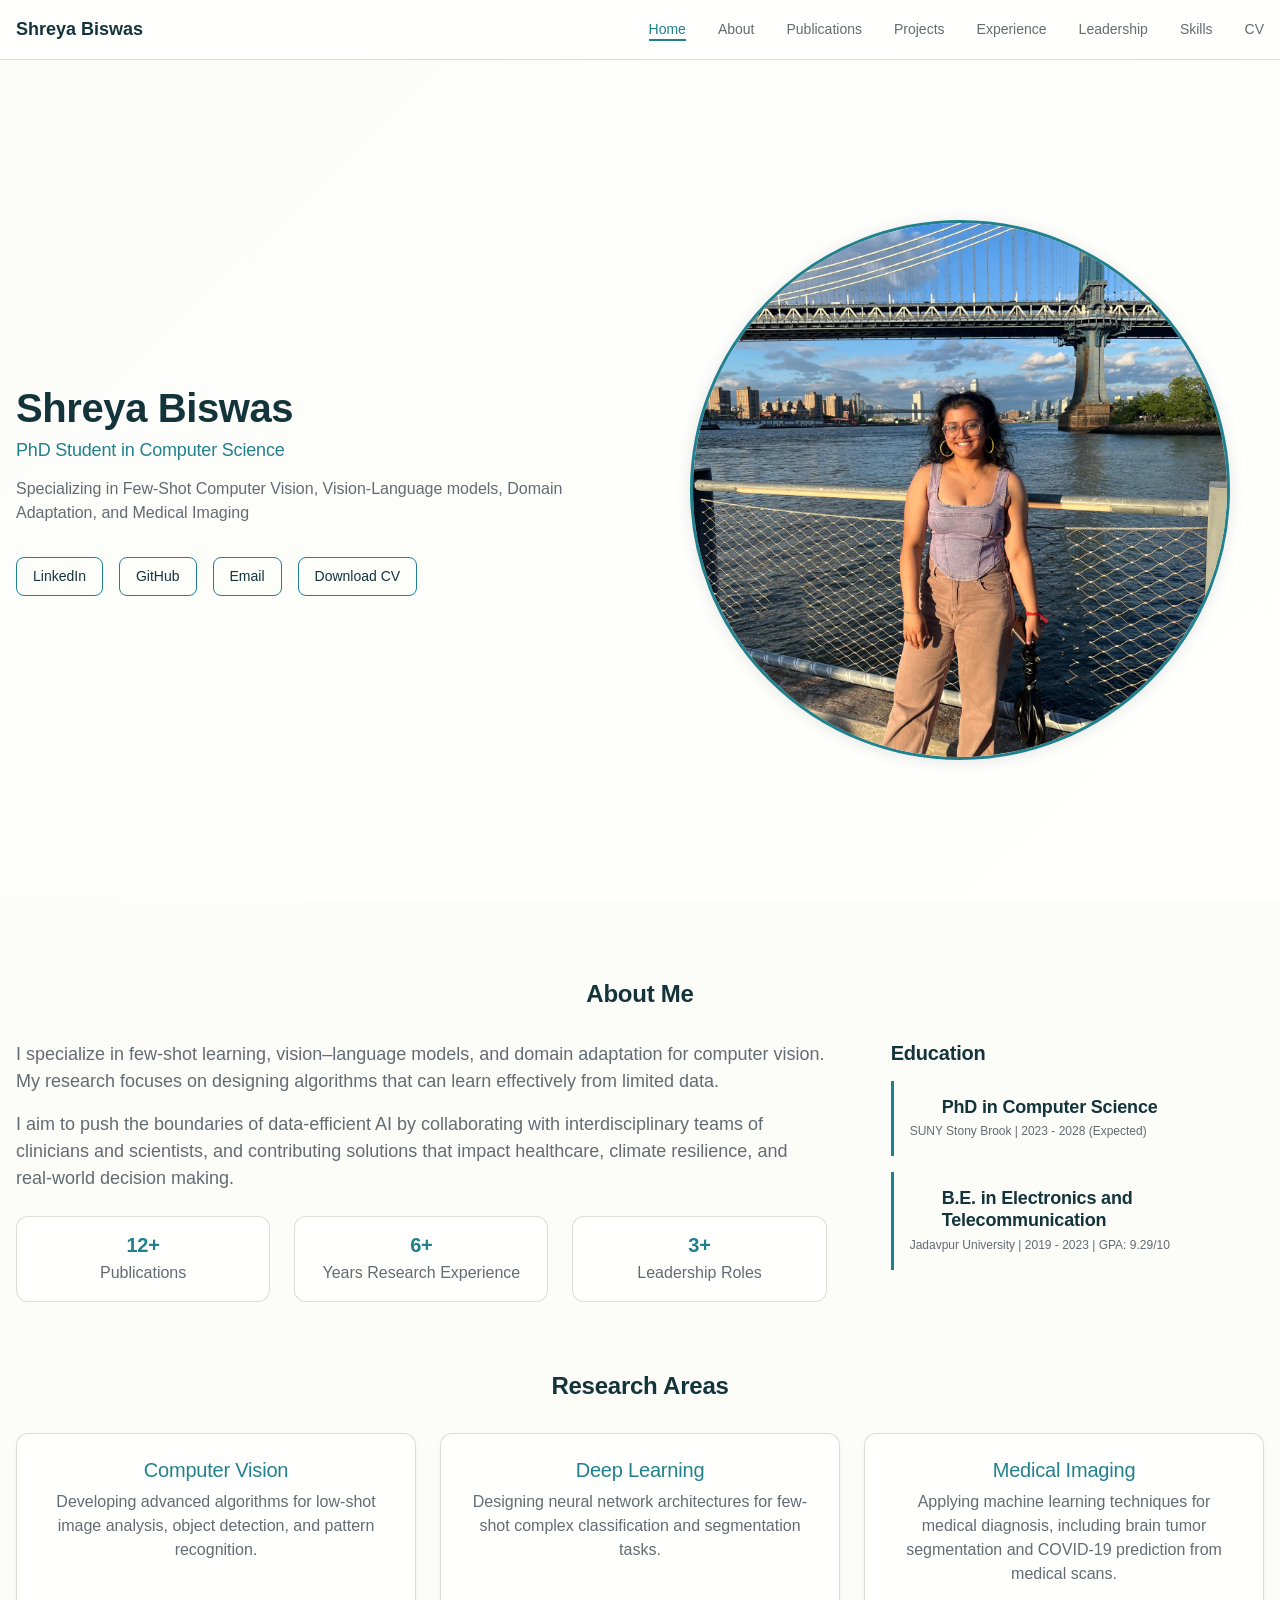
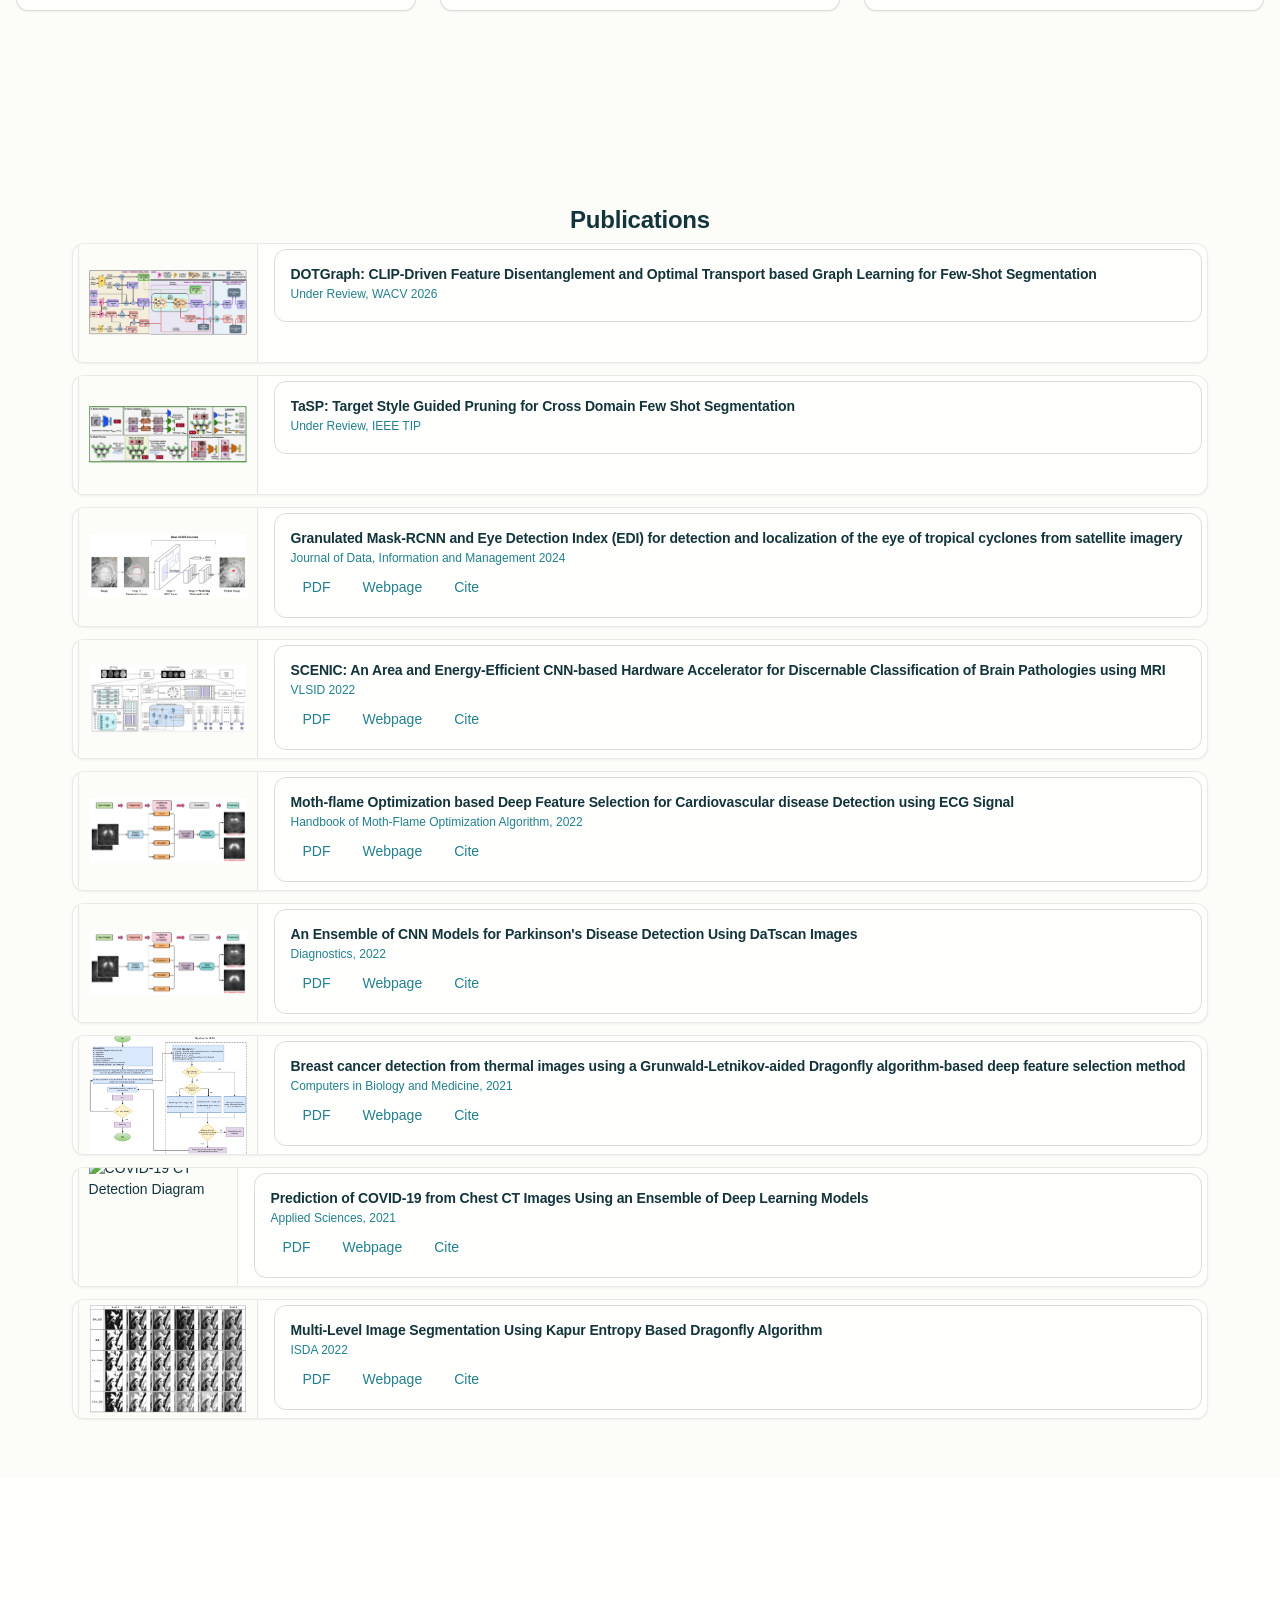
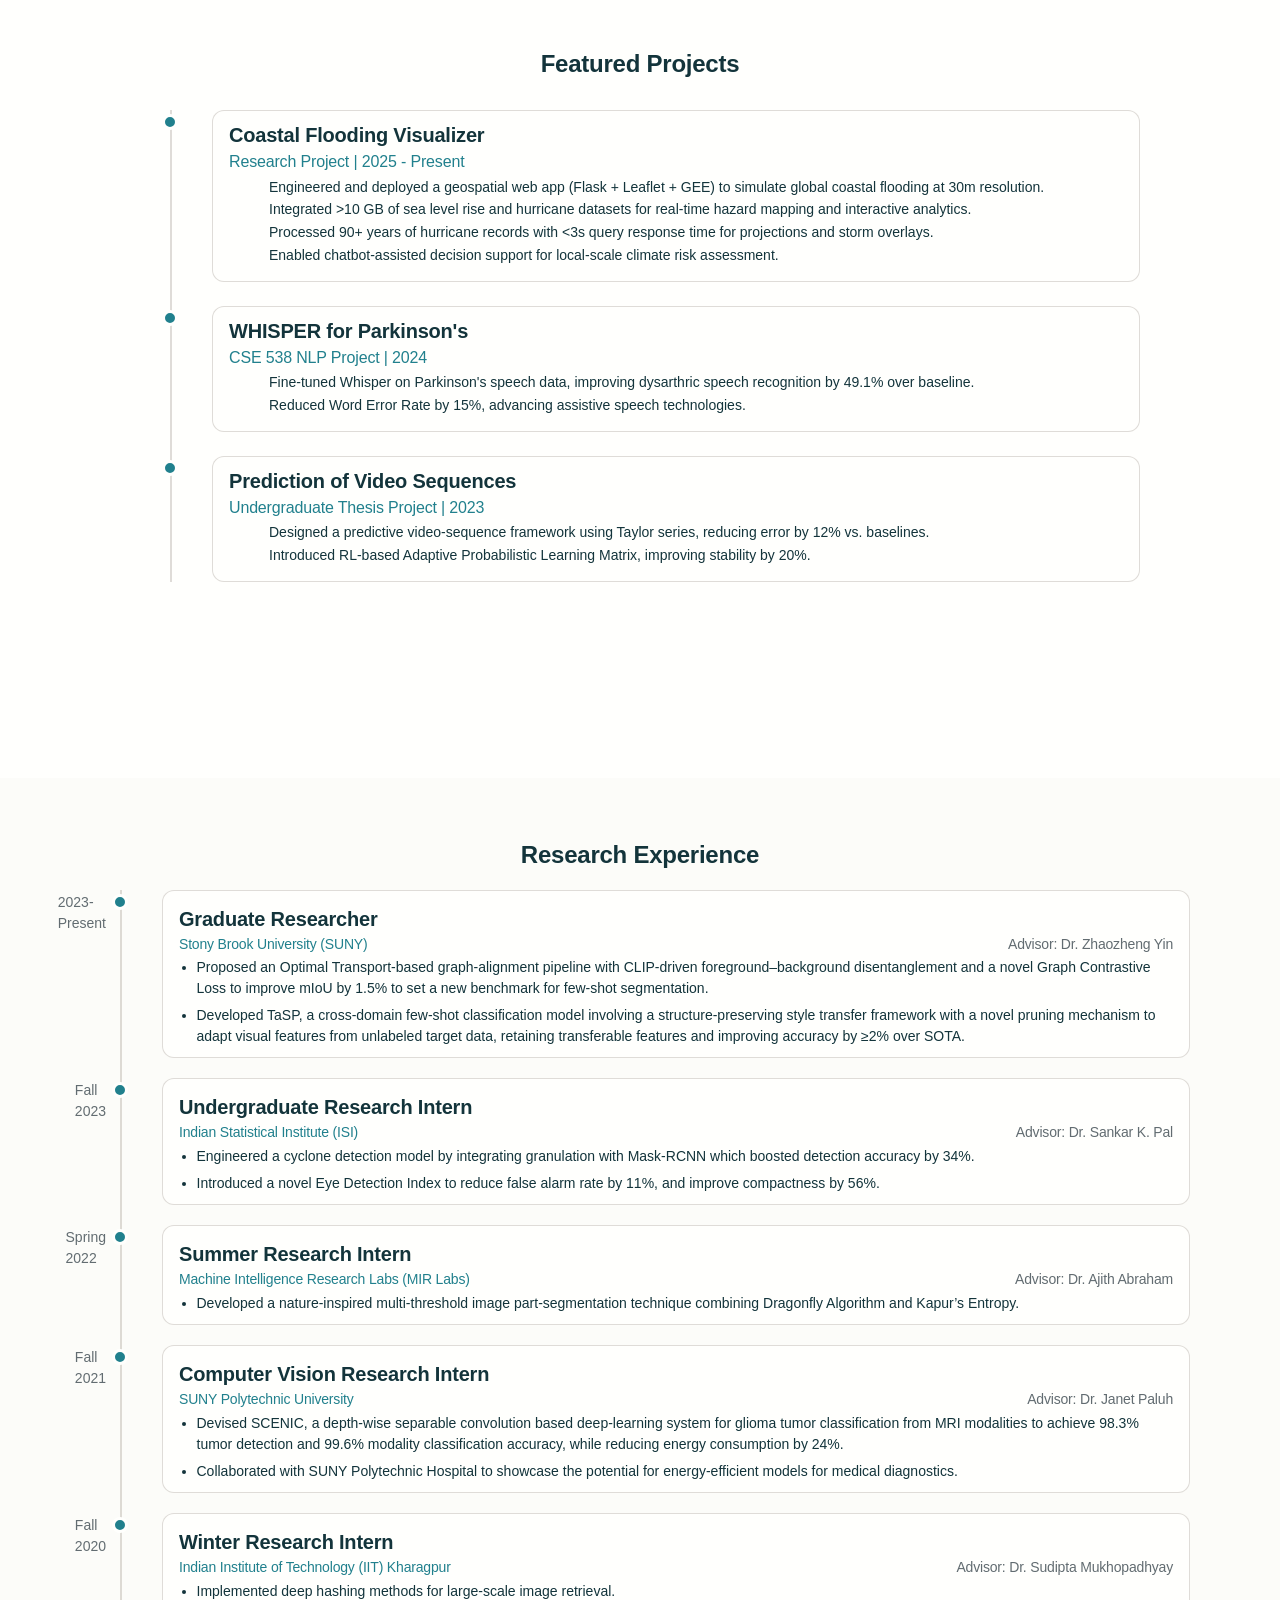
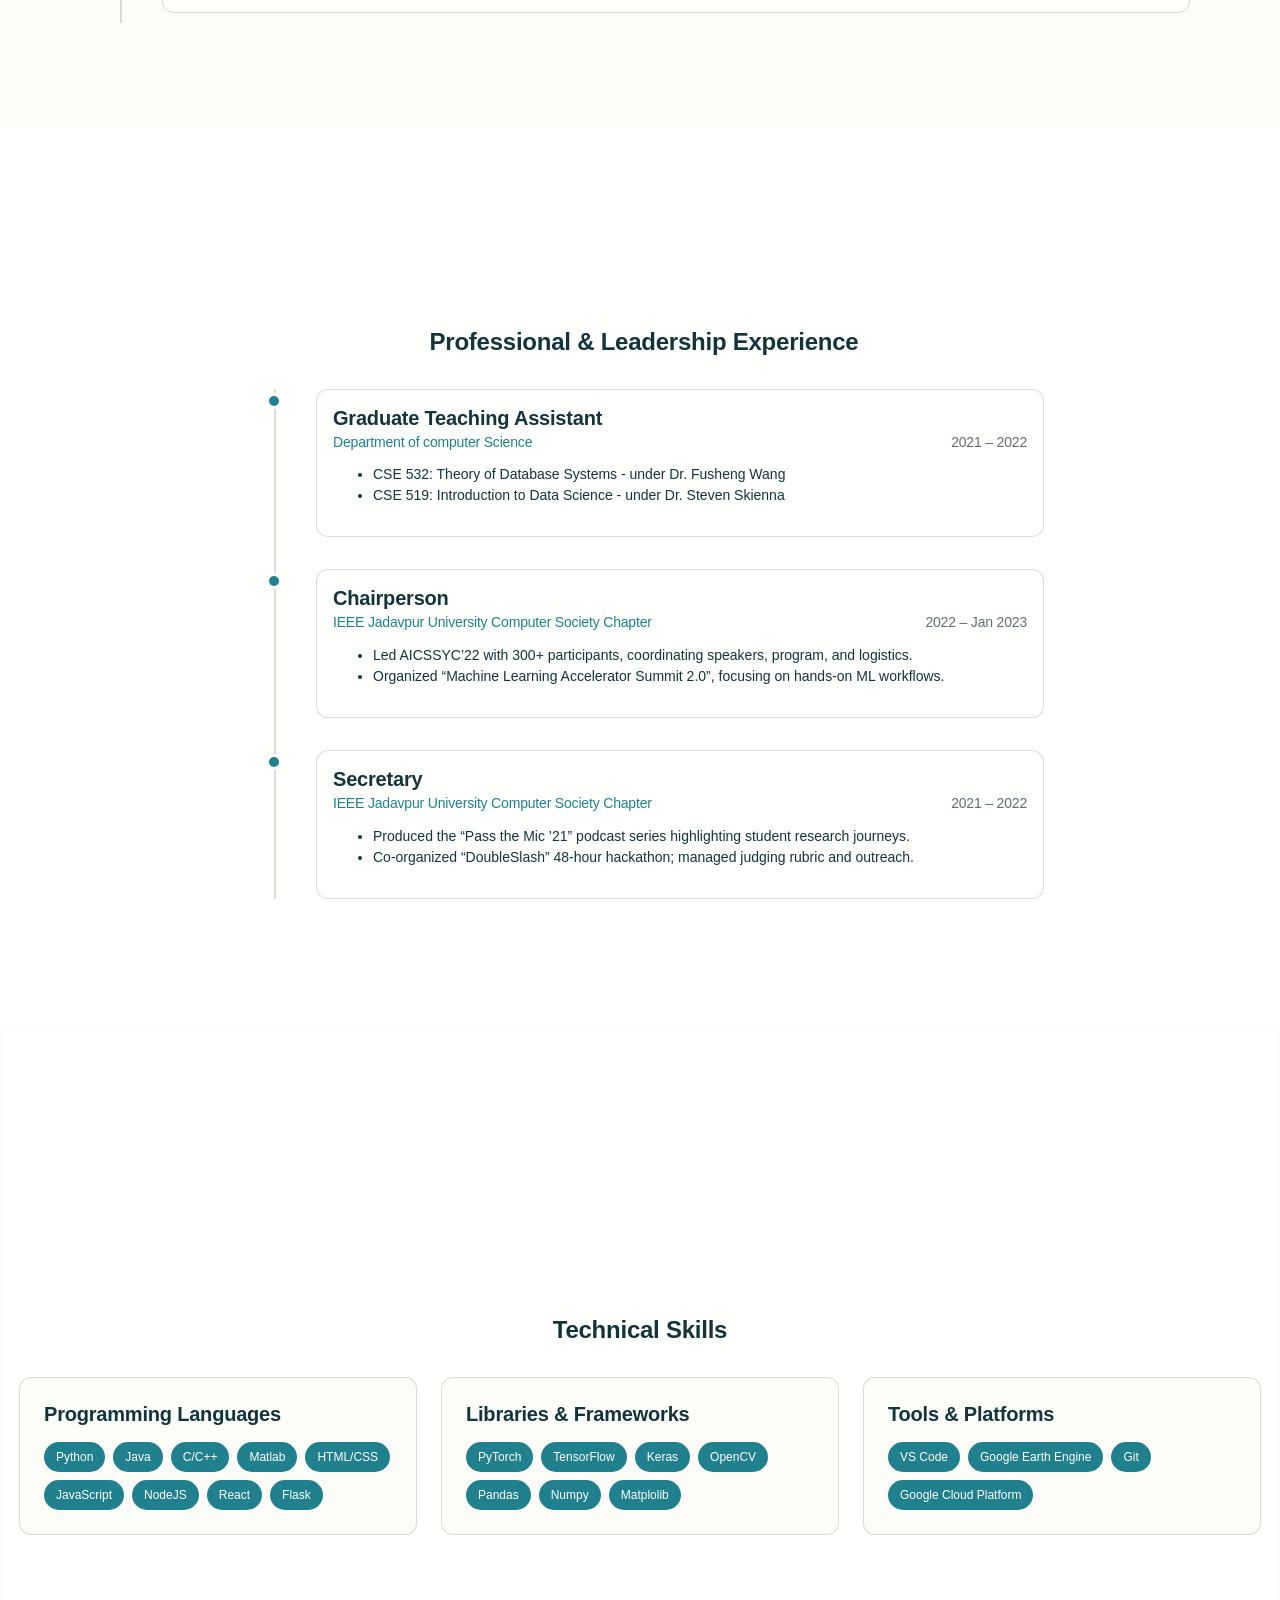
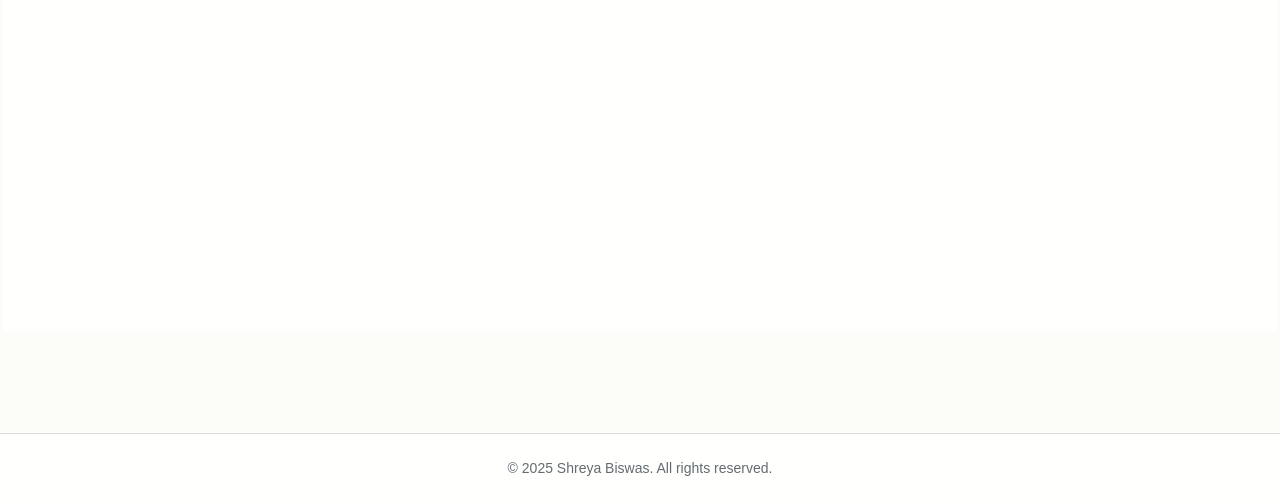
==== commit 09853190: "Update website information" ====
--- a/index.html
+++ b/index.html
@@ -85,7 +85,7 @@
                     <p>I aim to push the boundaries of data-efficient AI by collaborating with interdisciplinary teams of clinicians and scientists, and contributing solutions that impact healthcare, climate resilience, and real-world decision making.</p>
                     <div class="about-stats">
                         <div class="stat">
-                            <h3>10+</h3>
+                            <h3>12+</h3>
                             <p>Publications</p>
                         </div>
                         <div class="stat">
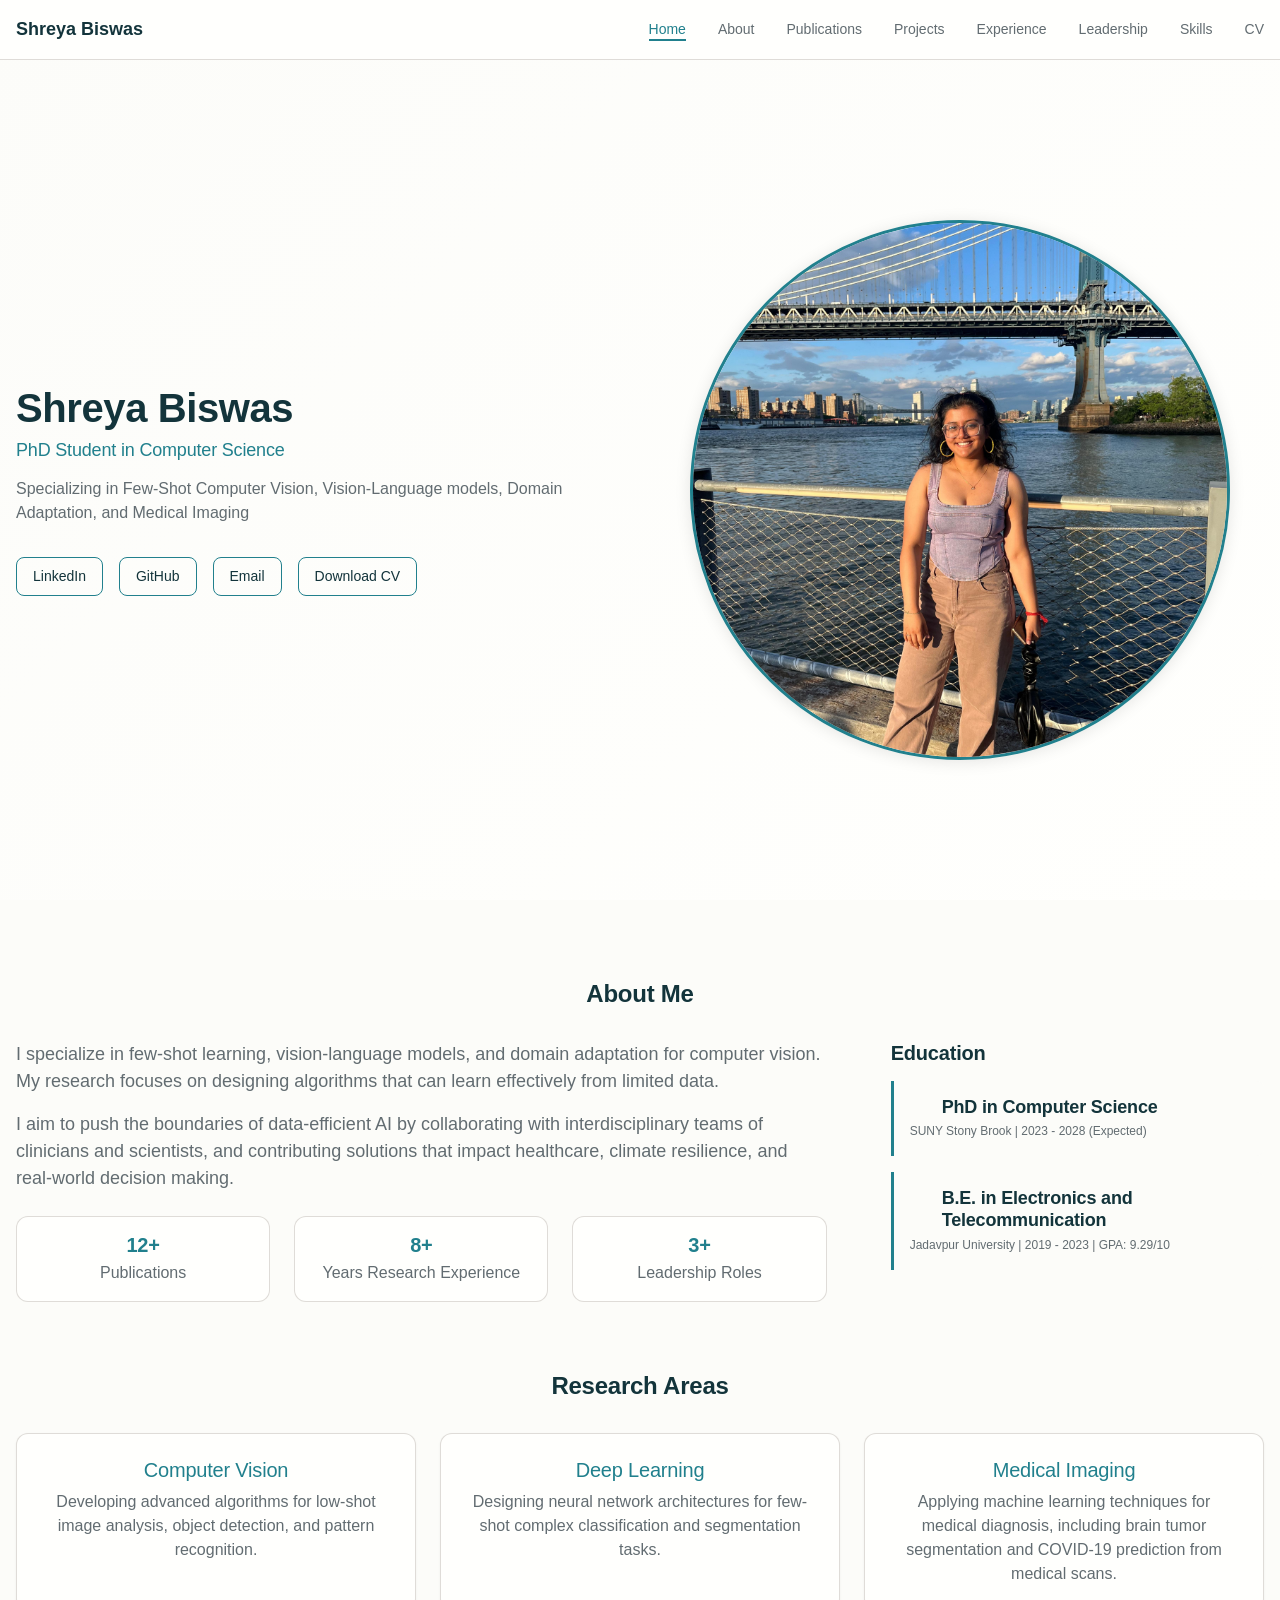
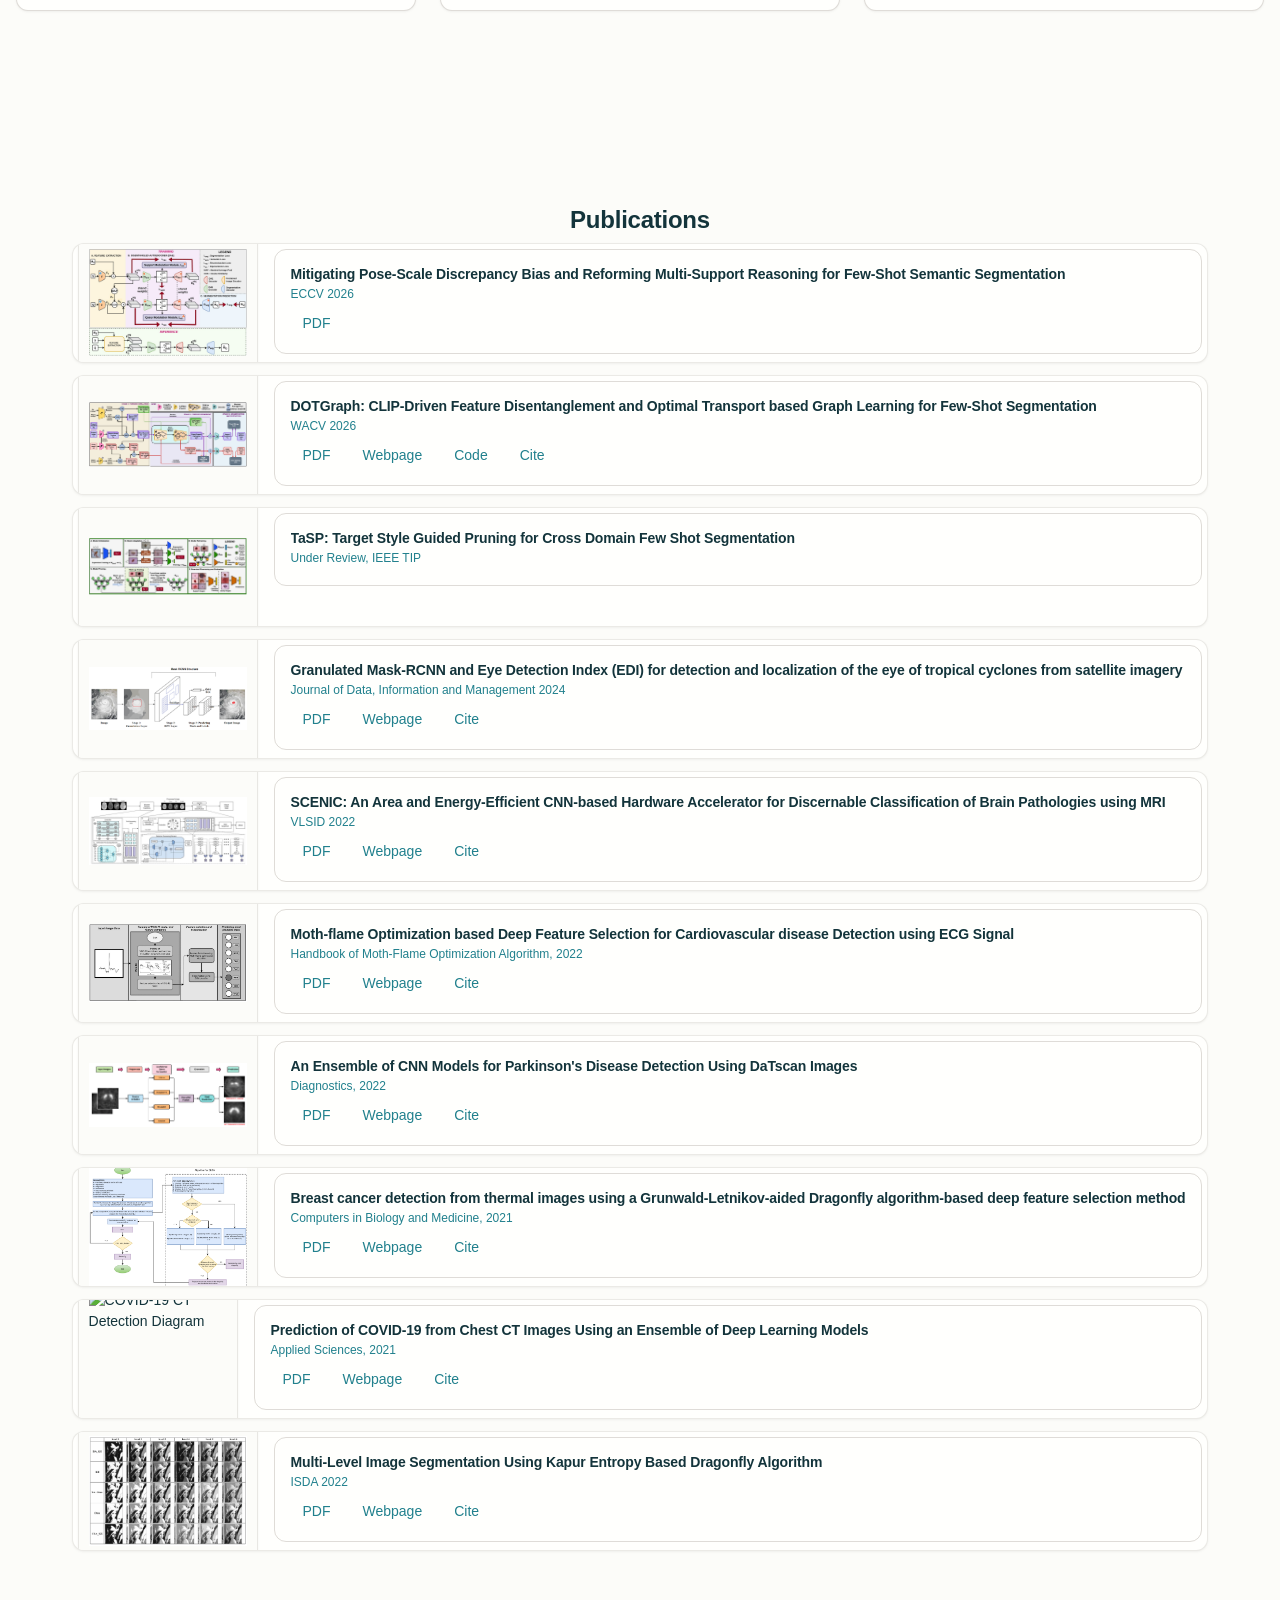
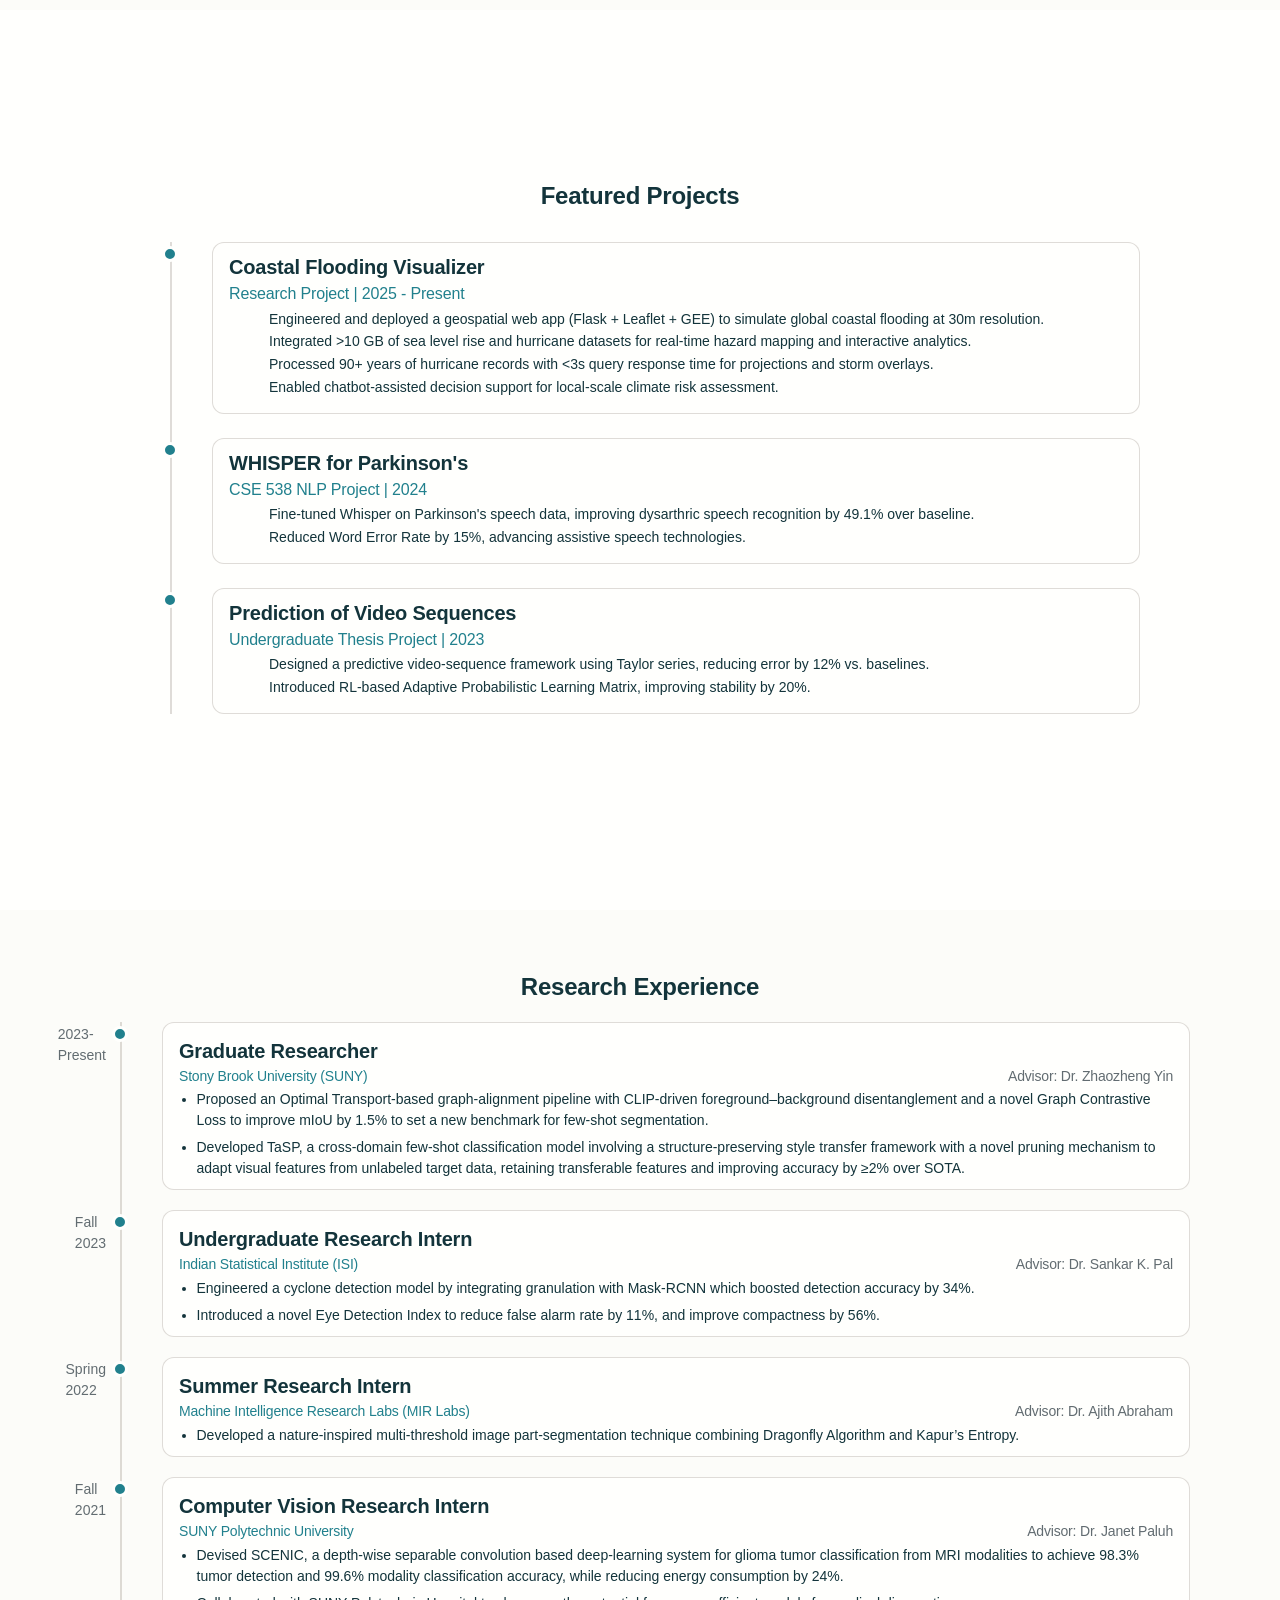
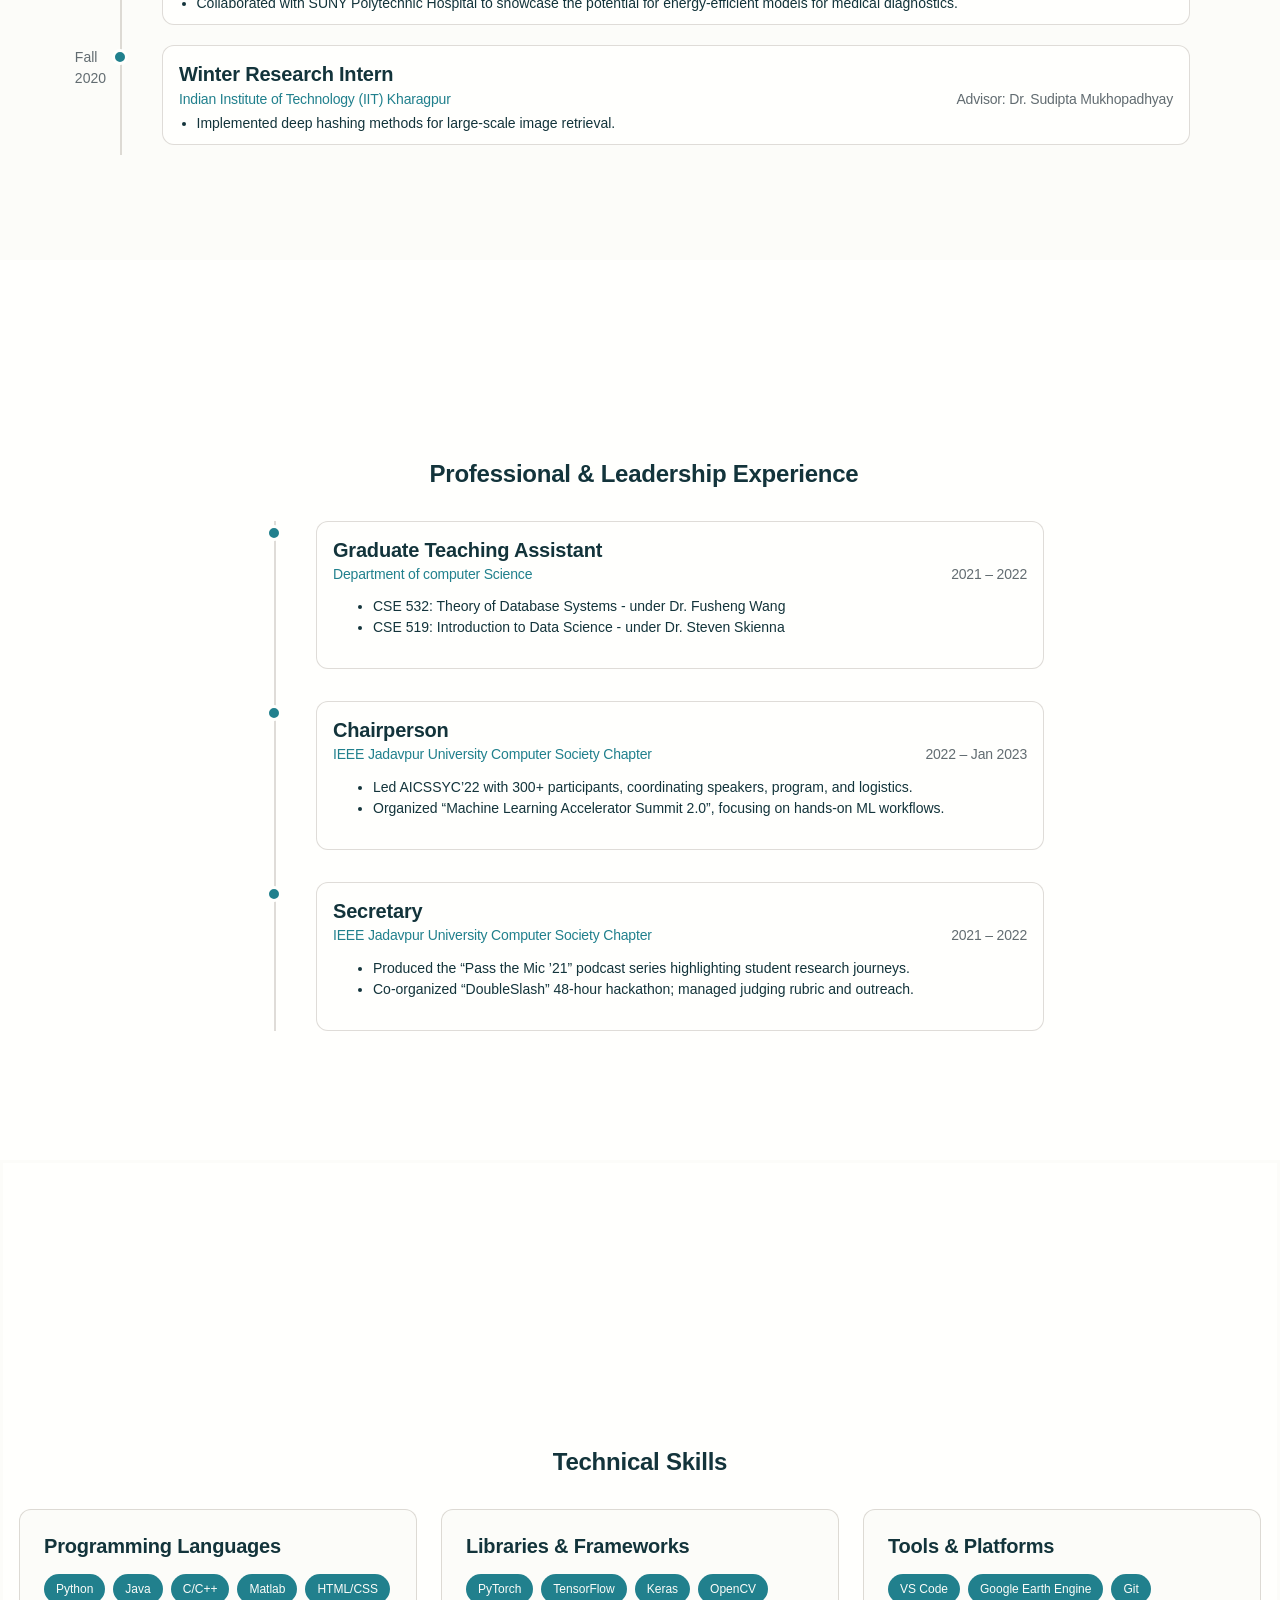
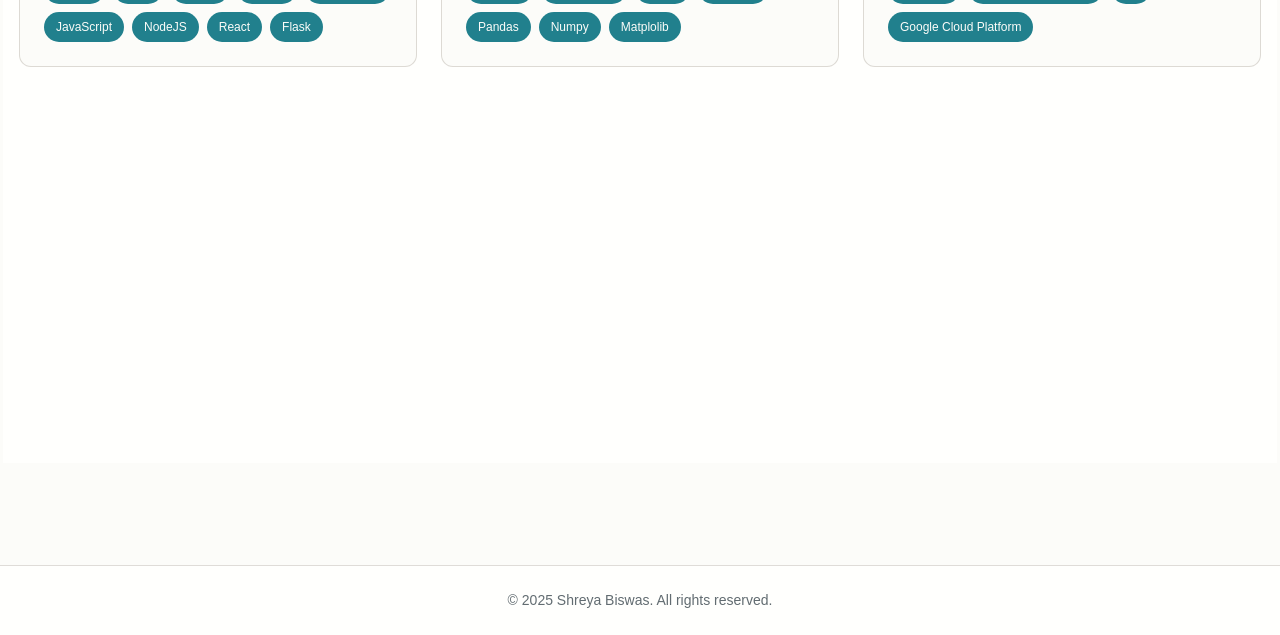
==== commit c82152dd: "Update website content and images" ====
--- a/index.html
+++ b/index.html
@@ -81,7 +81,7 @@
                 <div class="about-text">
                     <!-- <p>I am a third-year PhD student in Computer Science at SUNY Stony Brook, specializing in Few-Shot Computer Vision, Vision-Language models, Domain Adaptation, and Medical Imaging. My research focuses on developing innovative machine learning solutions for healthcare applications, particularly in the areas of medical image analysis and diagnosis.</p>
                     <p>I completed my Bachelor's degree in Electronics and Telecommunication Engineering from Jadavpur University with a GPA of 9.29/10. During my undergraduate studies, I gained extensive research experience through internships at prestigious institutions including the Indian Statistical Institute and IIT Kharagpur.</p> -->
-                    <p>I specialize in few-shot learning, vision–language models, and domain adaptation for computer vision. My research focuses on designing algorithms that can learn effectively from limited data. </p>
+                    <p>I specialize in few-shot learning, vision-language models, and domain adaptation for computer vision. My research focuses on designing algorithms that can learn effectively from limited data. </p>
                     <p>I aim to push the boundaries of data-efficient AI by collaborating with interdisciplinary teams of clinicians and scientists, and contributing solutions that impact healthcare, climate resilience, and real-world decision making.</p>
                     <div class="about-stats">
                         <div class="stat">
@@ -89,7 +89,7 @@
                             <p>Publications</p>
                         </div>
                         <div class="stat">
-                            <h3>6+</h3>
+                            <h3>8+</h3>
                             <p>Years Research Experience</p>
                         </div>
                         <div class="stat">
@@ -192,18 +192,33 @@
                 <div class="publications-list publications-timeline">
                     <!-- Publication 1 -->
                     <div class="publication-item" >
+                        <img src="images/dmnet.jpg" alt="Parkinson's Disease Detection Diagram" style="width:200px; height:auto; margin-right:24px; margin-top:48px; border-radius:8px;">
+                        <div>
+                            <!-- <div class="publication-type">Conference</div> -->
+                            <h3>Mitigating Pose-Scale Discrepancy Bias and Reforming Multi-Support Reasoning for Few-Shot Semantic Segmentation</h3>
+                            <!-- <p class="authors"><strong>Biswas, S.</strong>; Yin, Z.</p> -->
+                            <p class="venue">ECCV 2026</p>
+                            <div class="publication-buttons">
+                                <a href="javascript:void(0)" class="btn" target="_blank">PDF</a>
+                                <!-- <a href="javascript:void(0)" class="btn" target="_blank">Webpage</a> -->
+                                <!-- <a href="javascript:void(0)" class="btn" target="_blank">Code</a> -->
+                                <!-- <a href="javascript:void(0)" class="btn" target="_blank">Cite</a> -->
+                            </div>
+                        </div>
+                    </div>
+                    <div class="publication-item" >
                         <img src="images/dotgraph.png" alt="Parkinson's Disease Detection Diagram" style="width:200px; height:auto; margin-right:24px; margin-top:48px; border-radius:8px;">
                         <div>
                             <!-- <div class="publication-type">Conference</div> -->
                             <h3>DOTGraph: CLIP-Driven Feature Disentanglement and Optimal Transport based Graph Learning for Few-Shot Segmentation</h3>
                             <!-- <p class="authors"><strong>Biswas, S.</strong>; Yin, Z.</p> -->
-                            <p class="venue">Under Review, WACV 2026</p>
-                            <!-- <div class="publication-buttons">
-                                <a href="javascript:void(0)" class="btn" target="_blank">PDF</a>
-                                <a href="javascript:void(0)" class="btn" target="_blank">Webpage</a>
-                                <a href="javascript:void(0)" class="btn" target="_blank">Code</a>
-                                <a href="javascript:void(0)" class="btn" target="_blank">Cite</a>
-                            </div> -->
+                            <p class="venue">WACV 2026</p>
+                            <div class="publication-buttons">
+                                <a href="https://openaccess.thecvf.com/content/WACV2026/papers/Biswas_DOTGraph_CLIP-Driven_Feature_Disentanglement_and_Optimal_Transport_based_Graph_Learning_WACV_2026_paper.pdf" class="btn" target="_blank">PDF</a>
+                                <a href="https://openaccess.thecvf.com/content/WACV2026/html/Biswas_DOTGraph_CLIP-Driven_Feature_Disentanglement_and_Optimal_Transport_based_Graph_Learning_WACV_2026_paper.html" class="btn" target="_blank">Webpage</a>
+                                <a href="https://github.com/shreyab1111/DOTGraph" class="btn" target="_blank">Code</a>
+                                <a href="https://openaccess.thecvf.com/content/WACV2026/html/Biswas_DOTGraph_CLIP-Driven_Feature_Disentanglement_and_Optimal_Transport_based_Graph_Learning_WACV_2026_paper.html#:~:text=supp%5D%20%5B-,bibtex,-%5D" class="btn" target="_blank">Cite</a>
+                            </div>
                         </div>
                     </div>
                     <!-- Publication 1 -->
@@ -256,7 +271,7 @@
                     </div>
                     <!-- Publication 1 -->
                     <div class="publication-item">
-                        <img src="images/Parkinson_Method.png" alt="Parkinson's Disease Detection Diagram" style="width:200px; height:auto; margin-right:24px; margin-top:48px; border-radius:8px;">
+                        <img src="images/moth_flame.png" alt="Parkinson's Disease Detection Diagram" style="width:200px; height:auto; margin-right:24px; margin-top:48px; border-radius:8px;">
                         <div>
                             <!-- <div class="publication-type">Book chapter</div> -->
                             <h3>Moth-flame Optimization based Deep Feature Selection for Cardiovascular disease Detection using ECG Signal</h3>
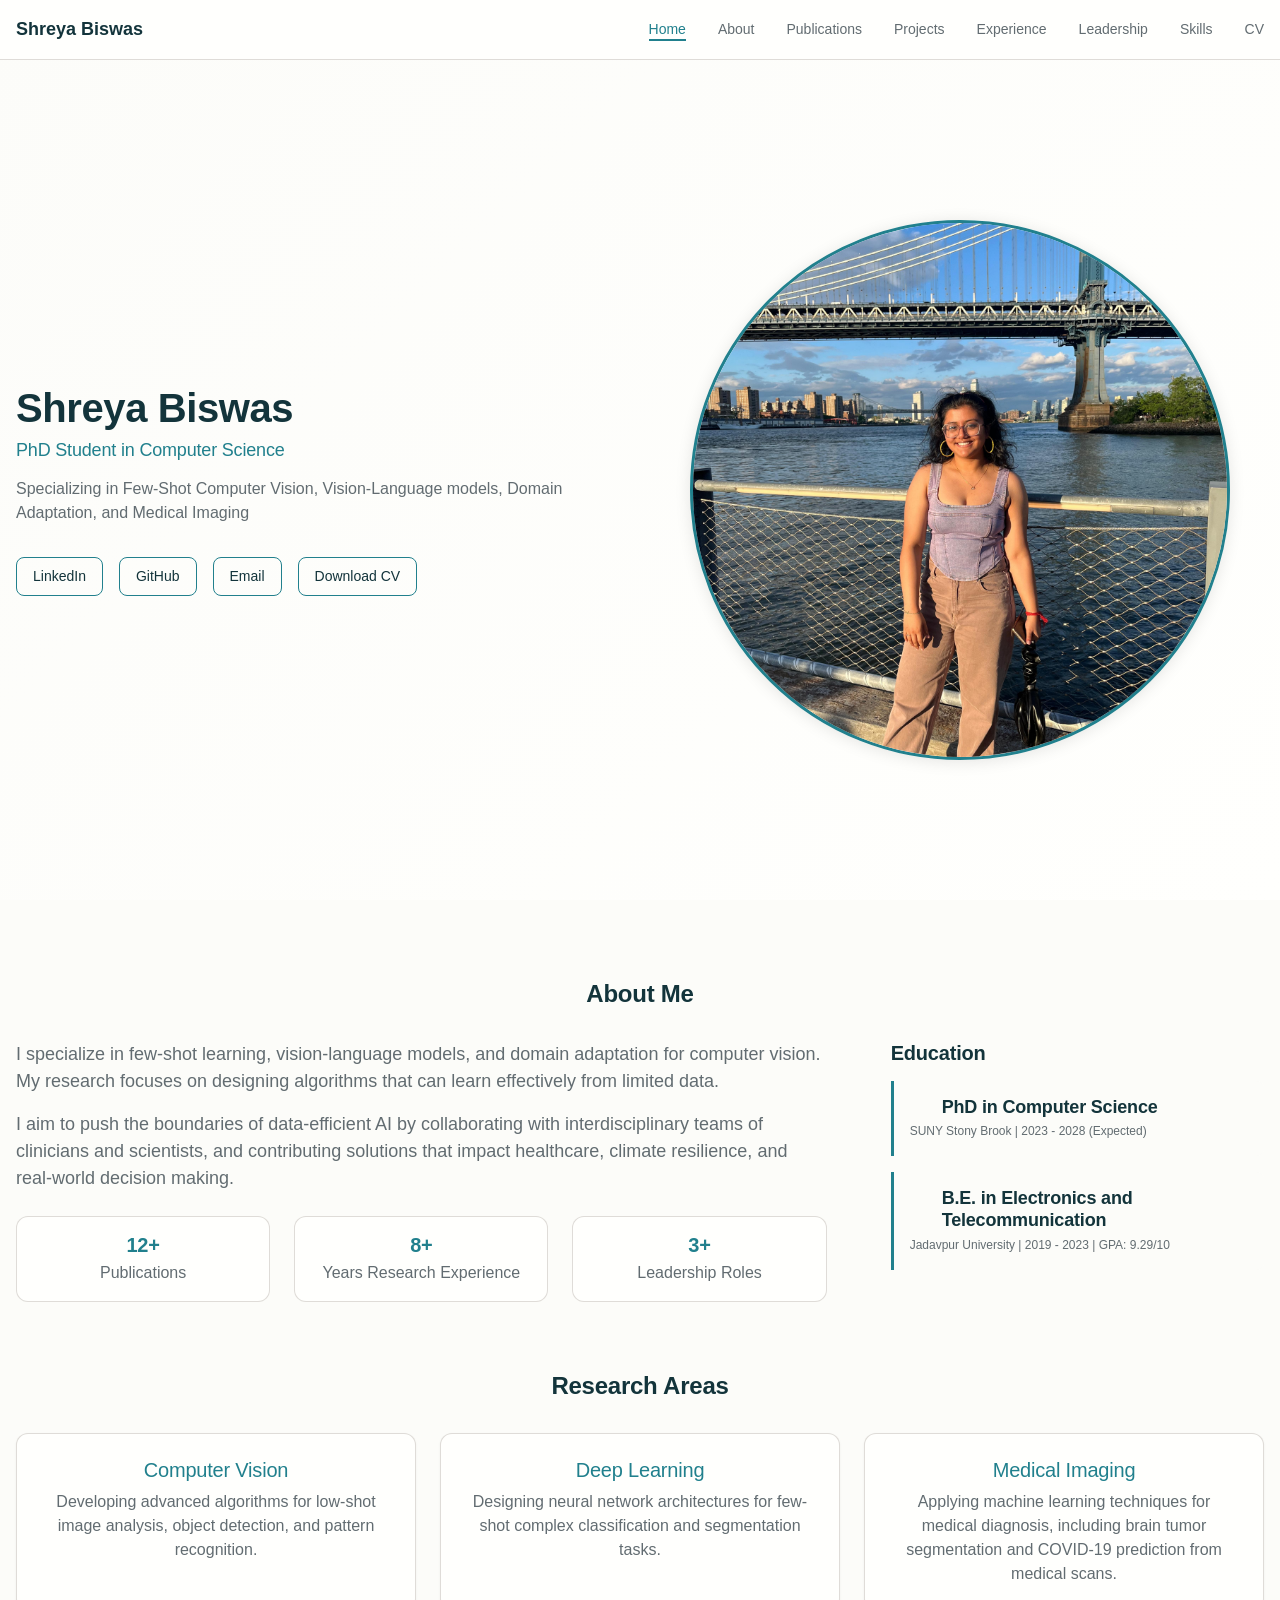
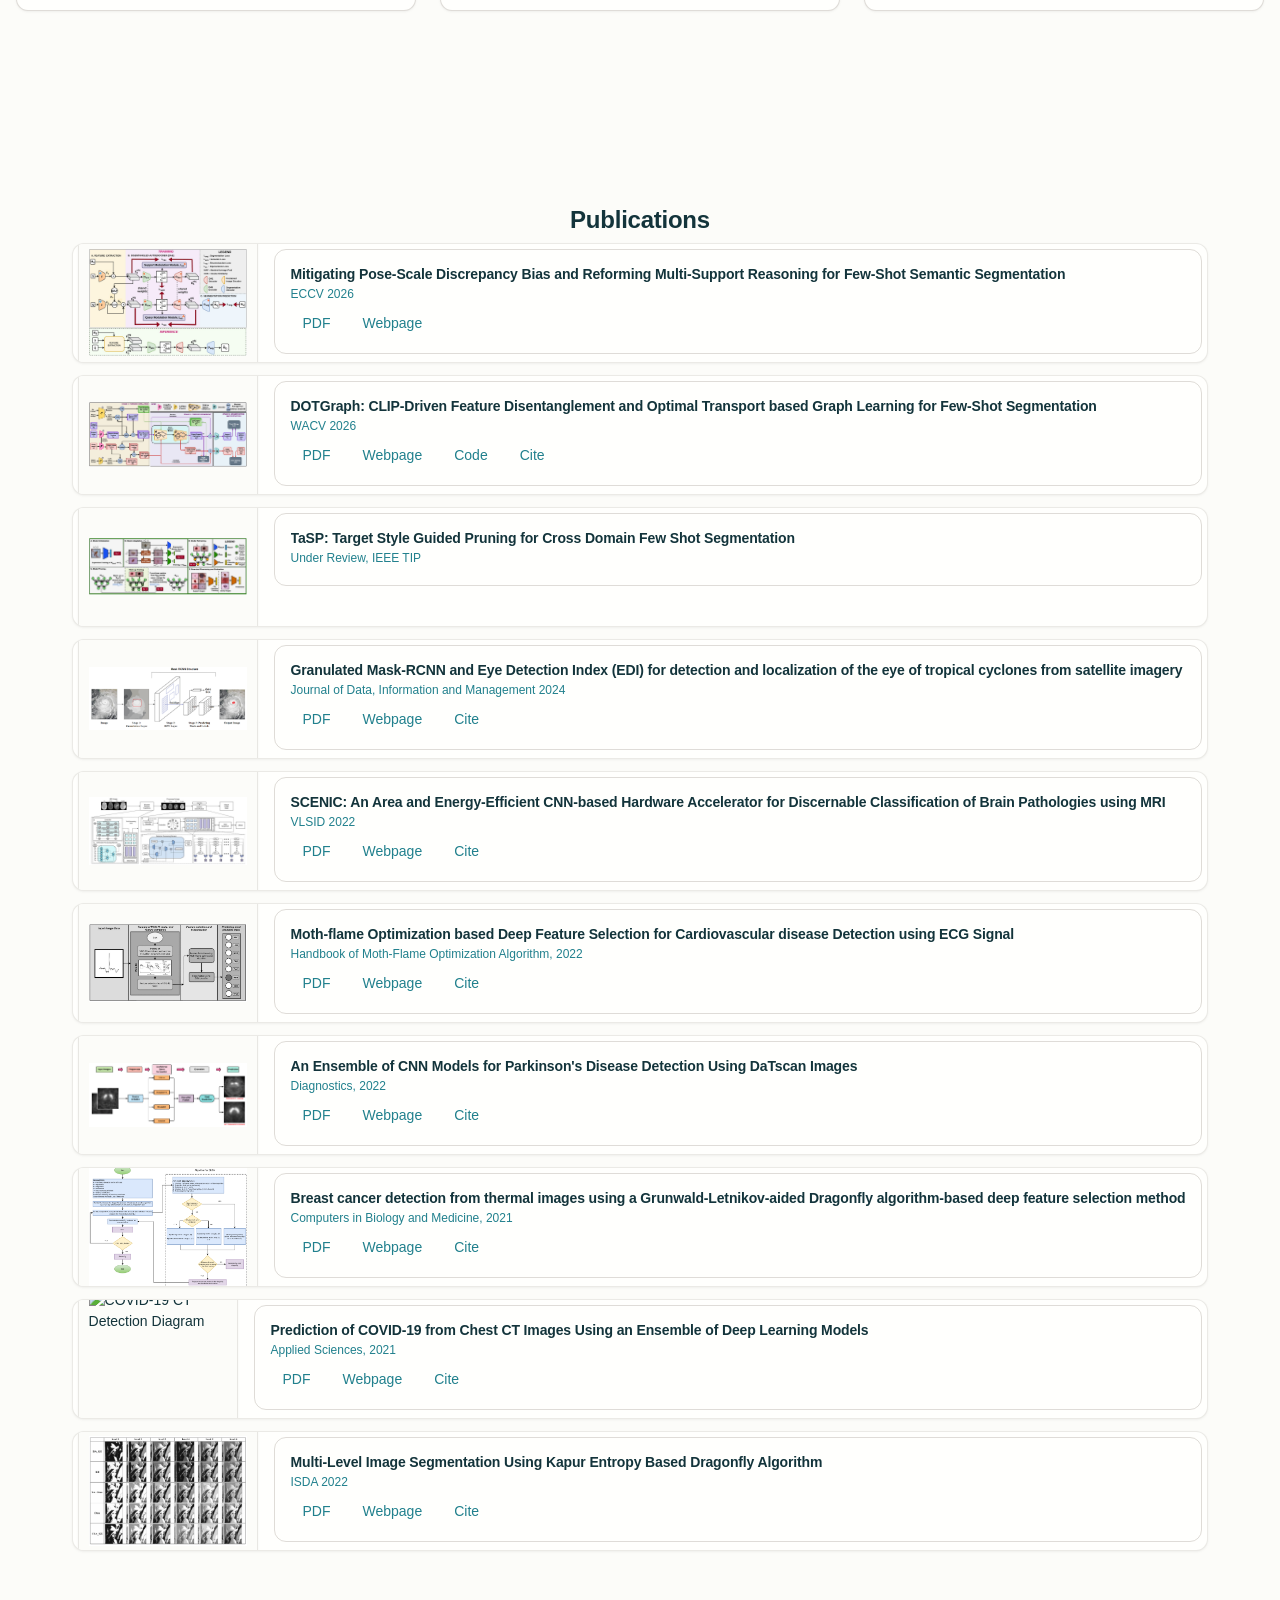
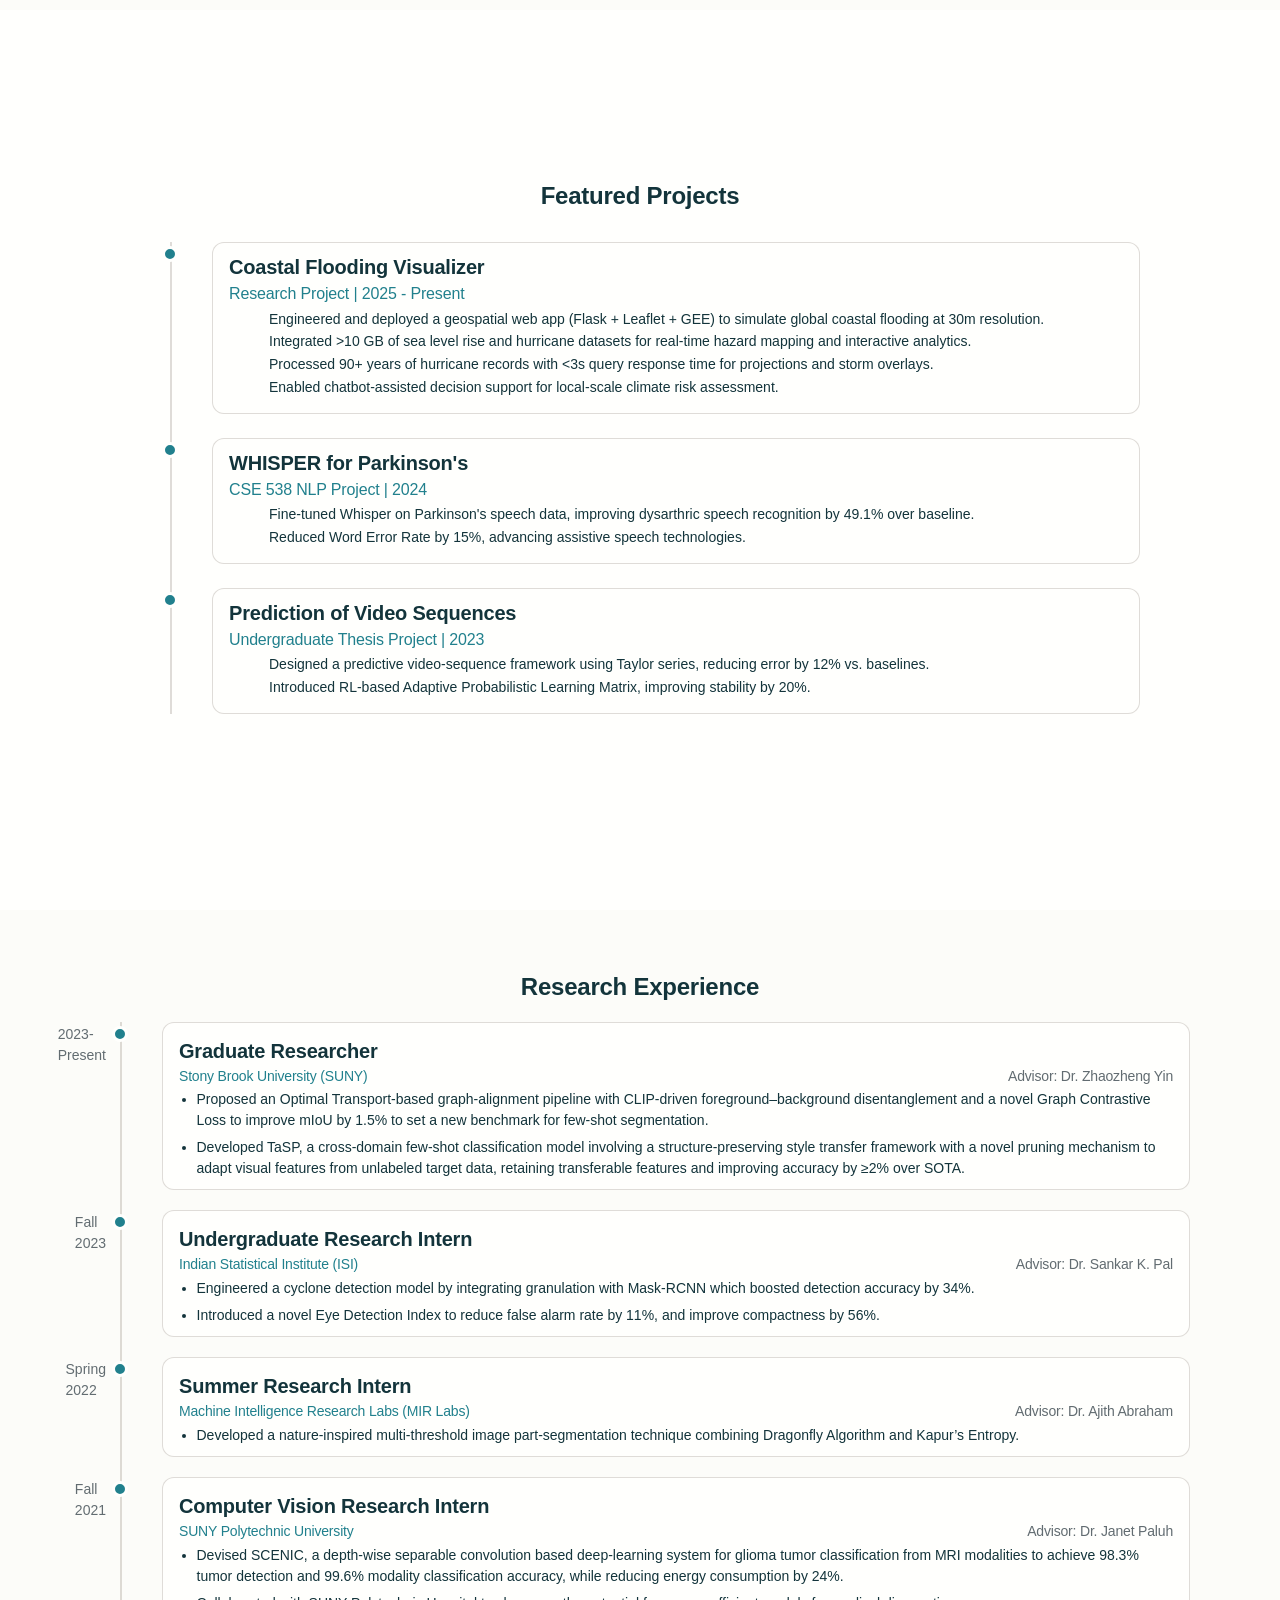
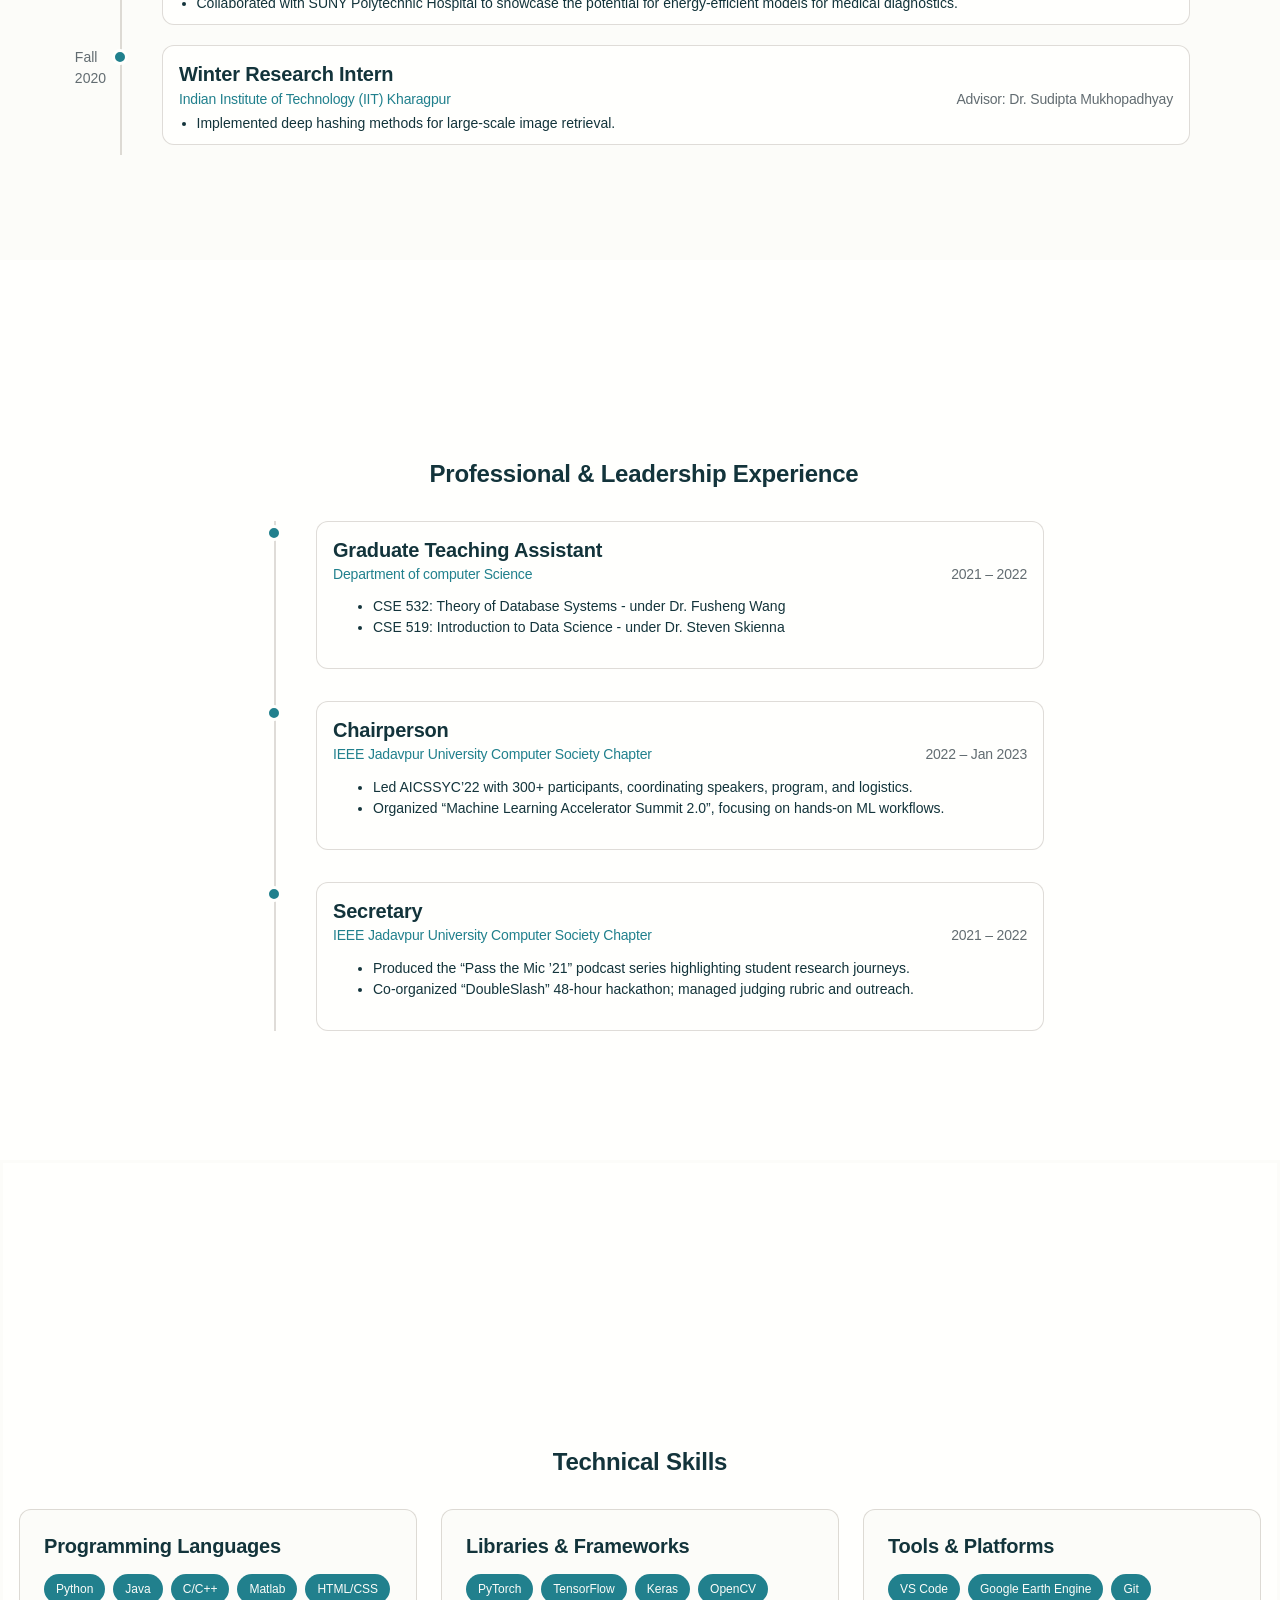
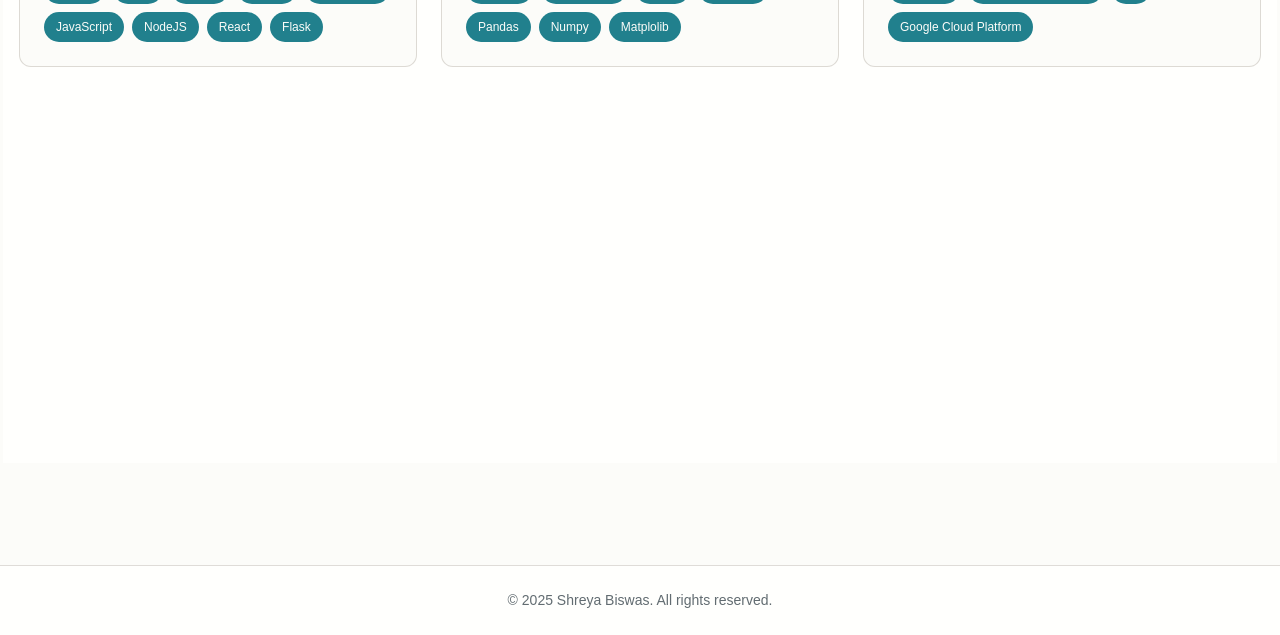
==== commit c6ebbf4b: "Add dmnet webpage" ====
--- a/index.html
+++ b/index.html
@@ -200,7 +200,7 @@
                             <p class="venue">ECCV 2026</p>
                             <div class="publication-buttons">
                                 <a href="javascript:void(0)" class="btn" target="_blank">PDF</a>
-                                <!-- <a href="javascript:void(0)" class="btn" target="_blank">Webpage</a> -->
+                                <a href="dmnet/" class="btn" target="_blank">Webpage</a>
                                 <!-- <a href="javascript:void(0)" class="btn" target="_blank">Code</a> -->
                                 <!-- <a href="javascript:void(0)" class="btn" target="_blank">Cite</a> -->
                             </div>
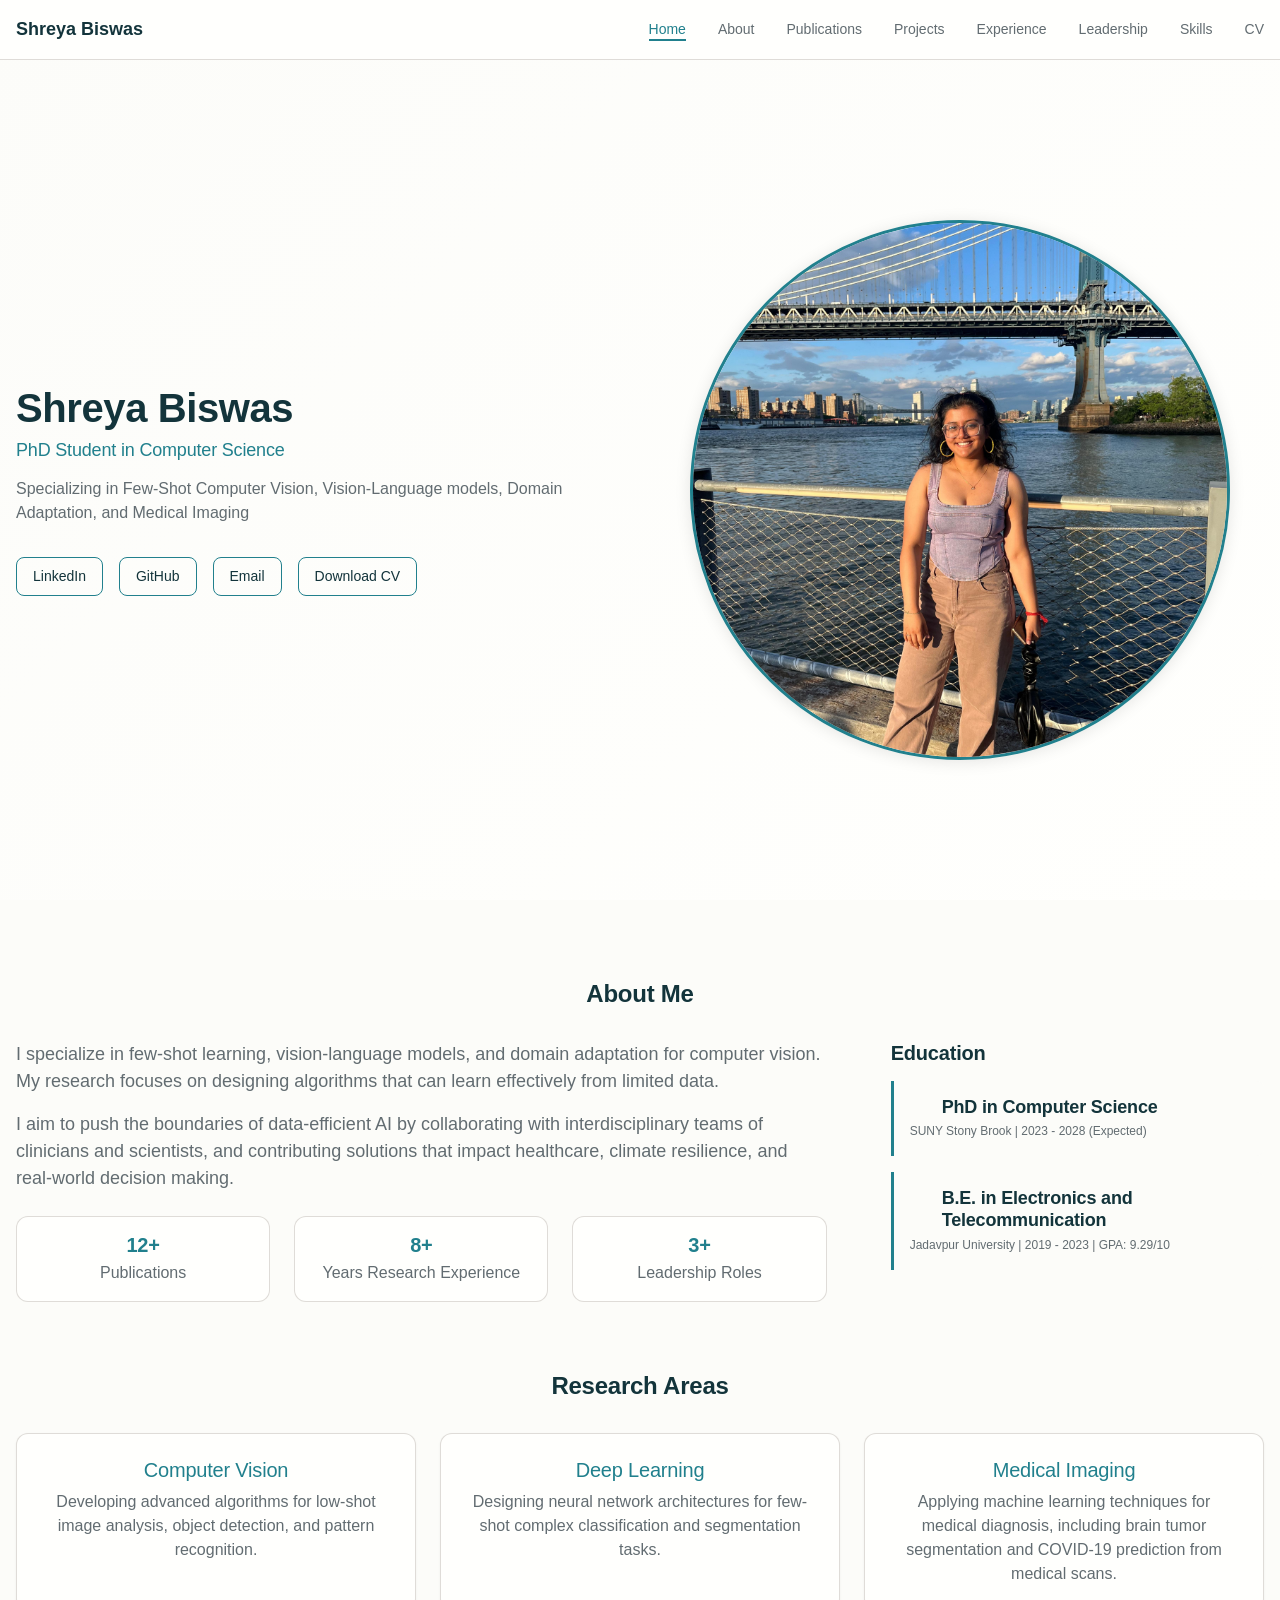
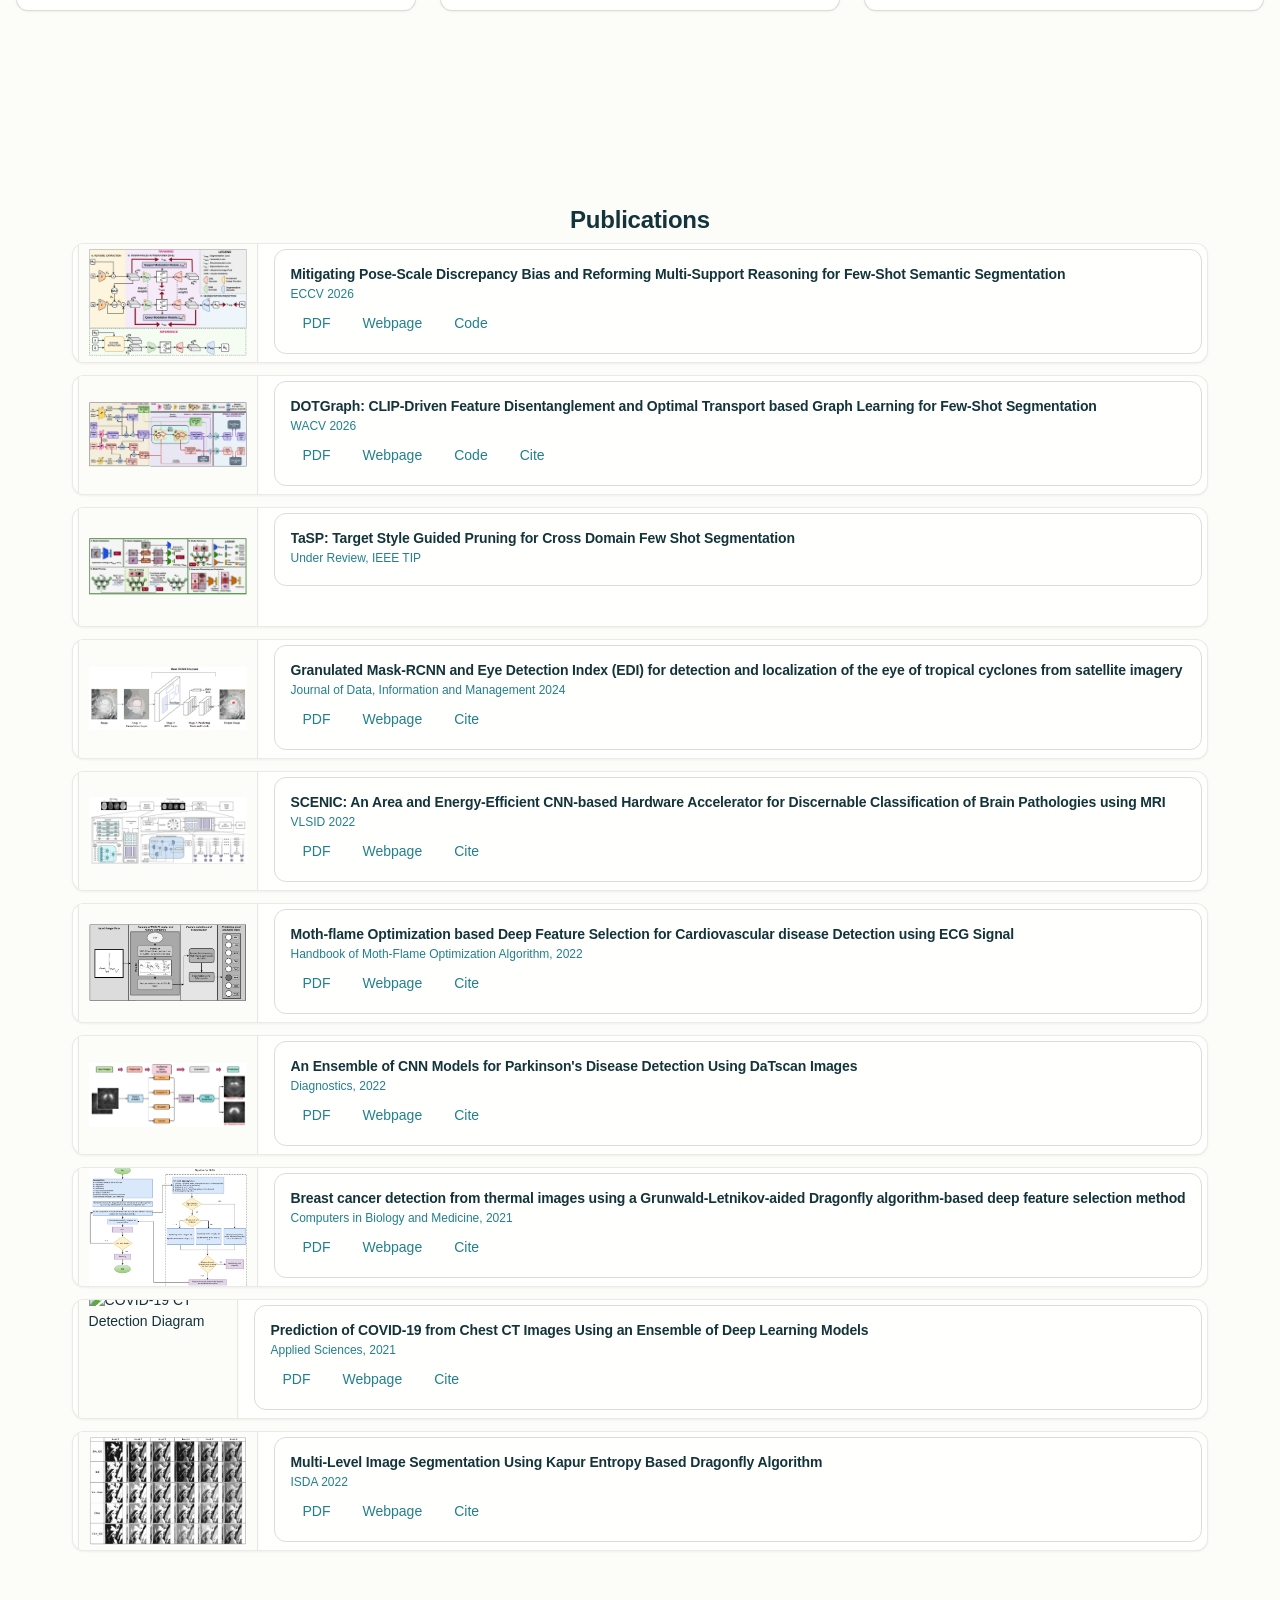
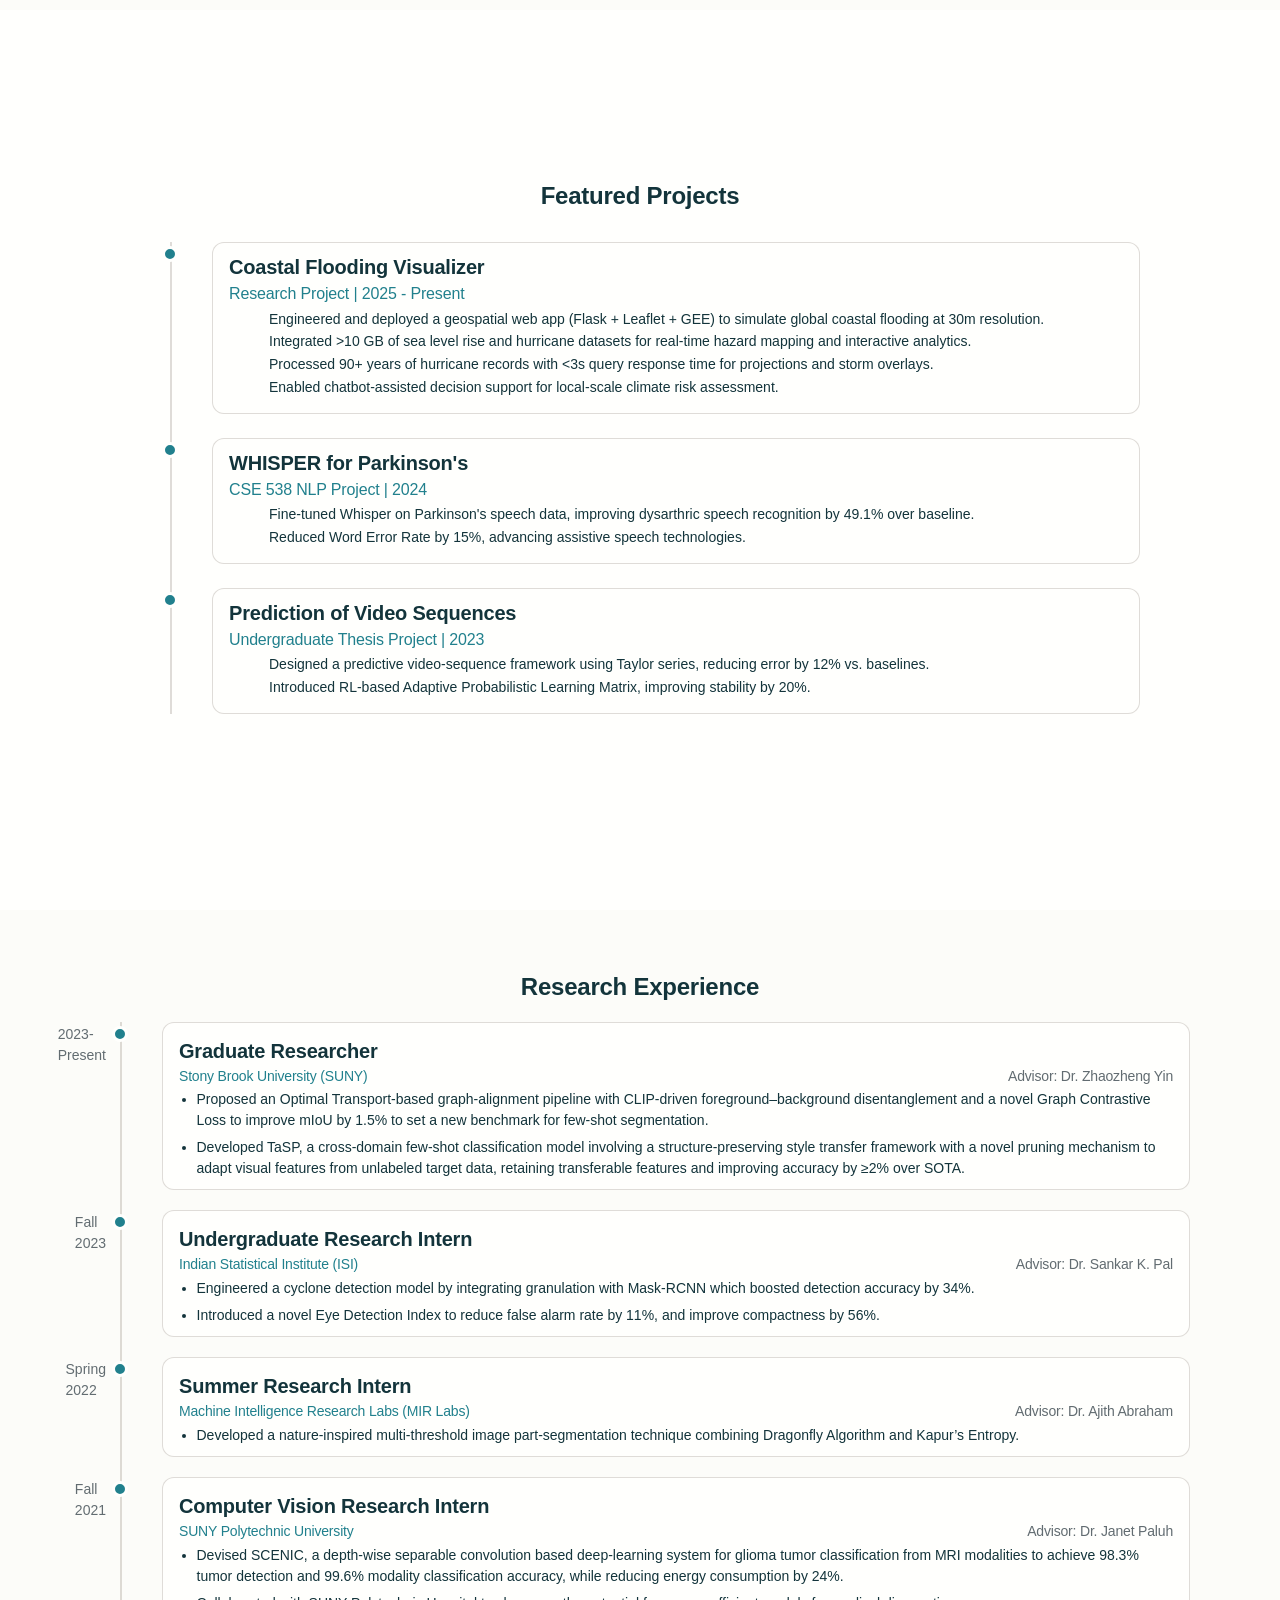
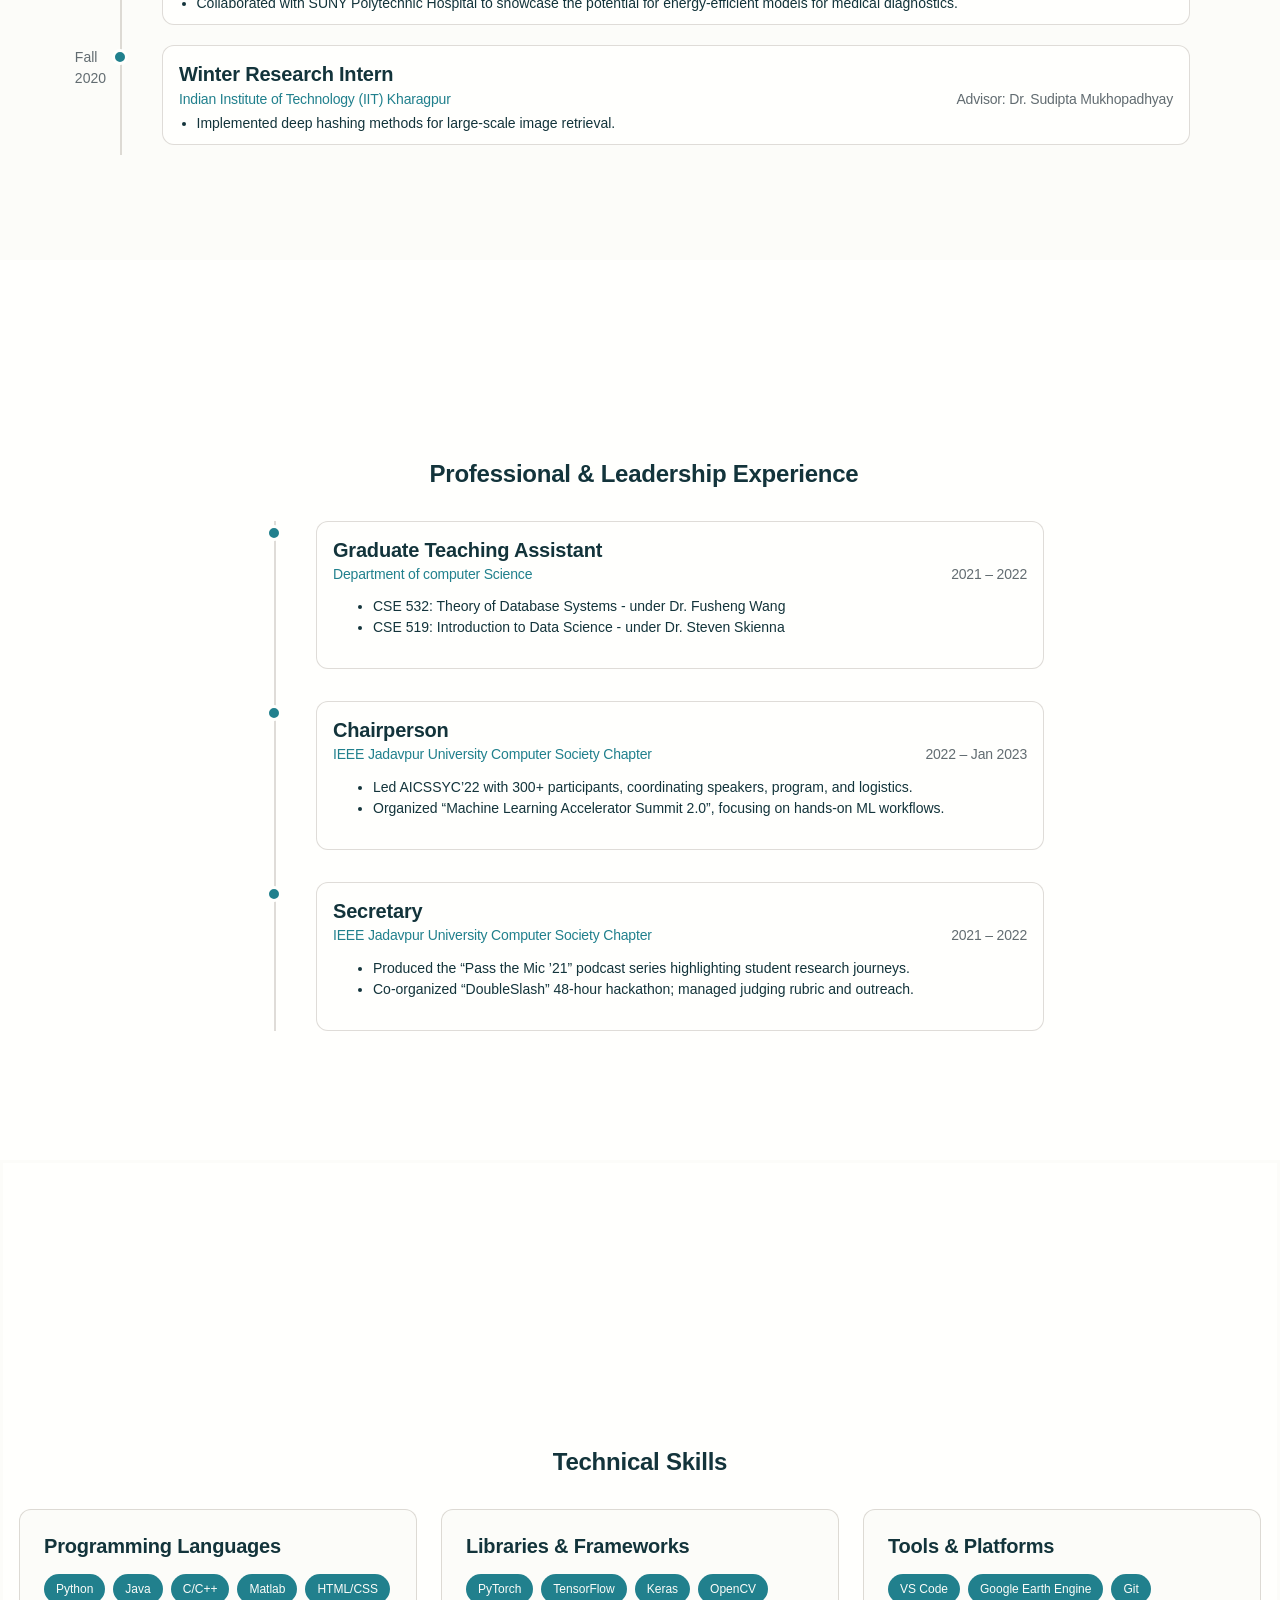
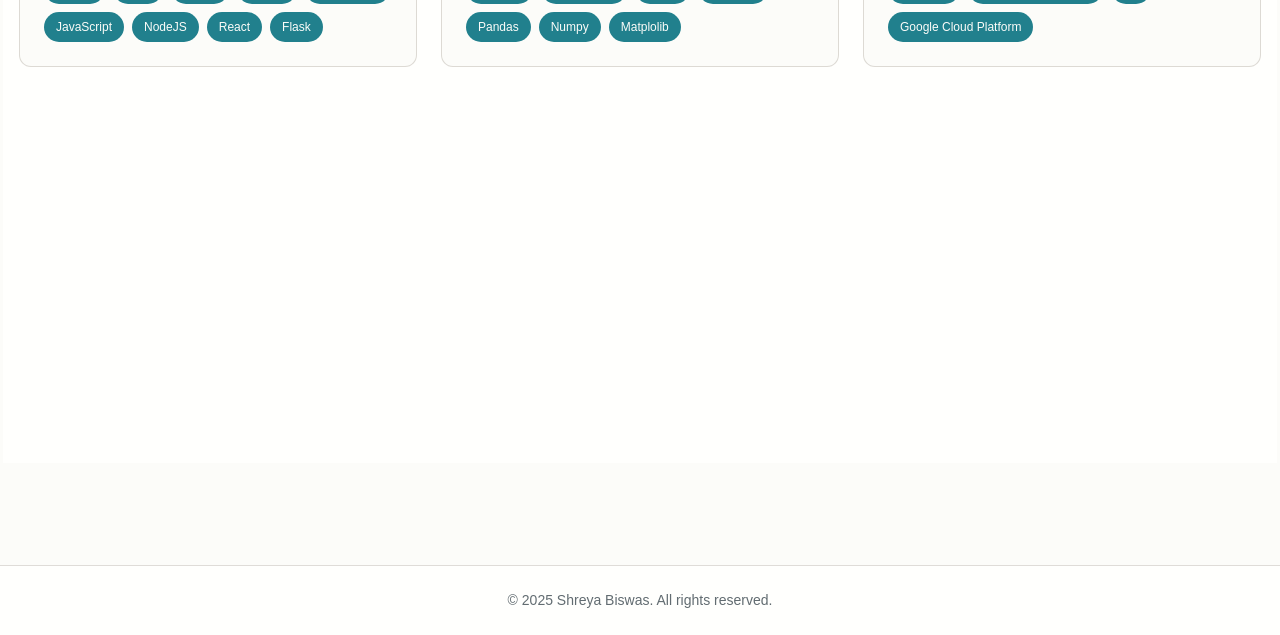
==== commit 4c1623f6: "Update DMNet links" ====
--- a/index.html
+++ b/index.html
@@ -199,9 +199,9 @@
                             <!-- <p class="authors"><strong>Biswas, S.</strong>; Yin, Z.</p> -->
                             <p class="venue">ECCV 2026</p>
                             <div class="publication-buttons">
-                                <a href="javascript:void(0)" class="btn" target="_blank">PDF</a>
+                                <a href="https://drive.google.com/file/d/1kbKqdCSuhy1NPVYleGyGI2Lf4qWIq1aJ/view?usp=sharing" class="btn" target="_blank">PDF</a>
                                 <a href="dmnet/" class="btn" target="_blank">Webpage</a>
-                                <!-- <a href="javascript:void(0)" class="btn" target="_blank">Code</a> -->
+                                <a href="https://github.com/shreyab1111/DMNet" class="btn" target="_blank">Code</a>
                                 <!-- <a href="javascript:void(0)" class="btn" target="_blank">Cite</a> -->
                             </div>
                         </div>
